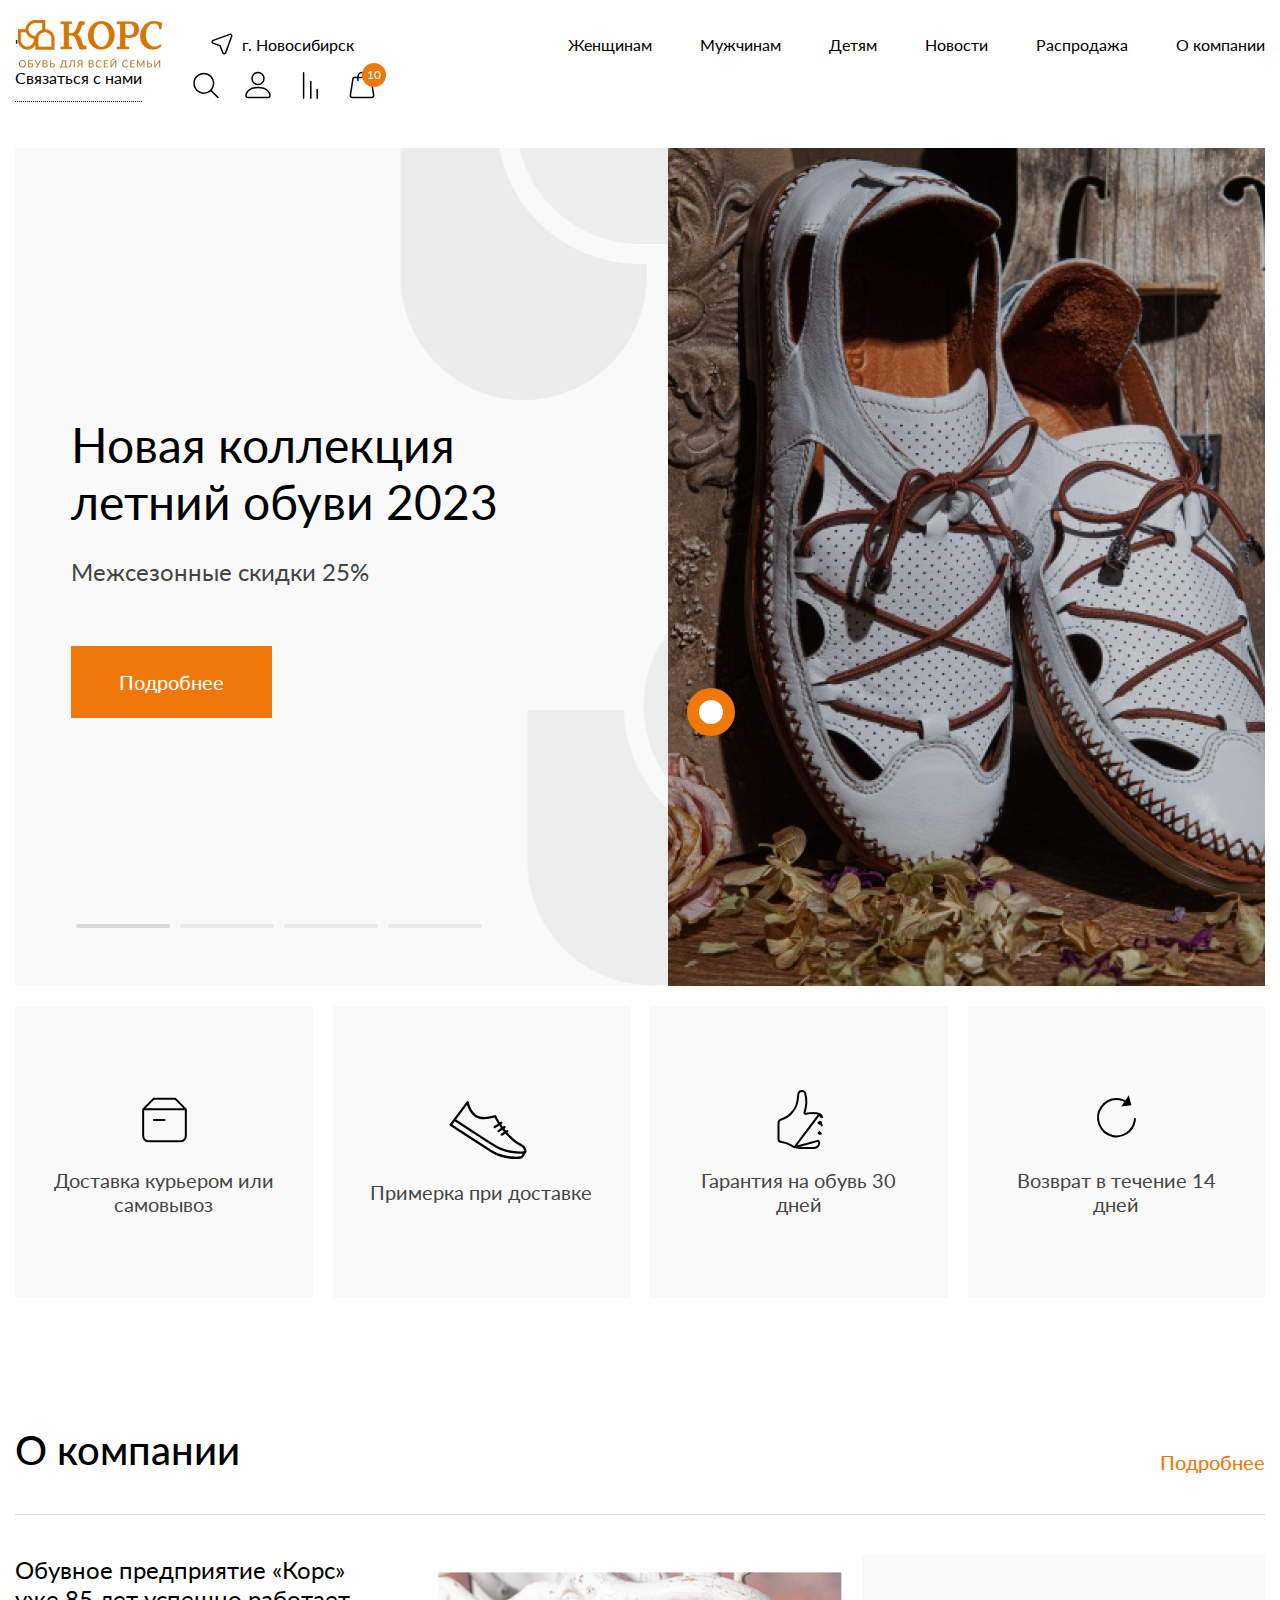
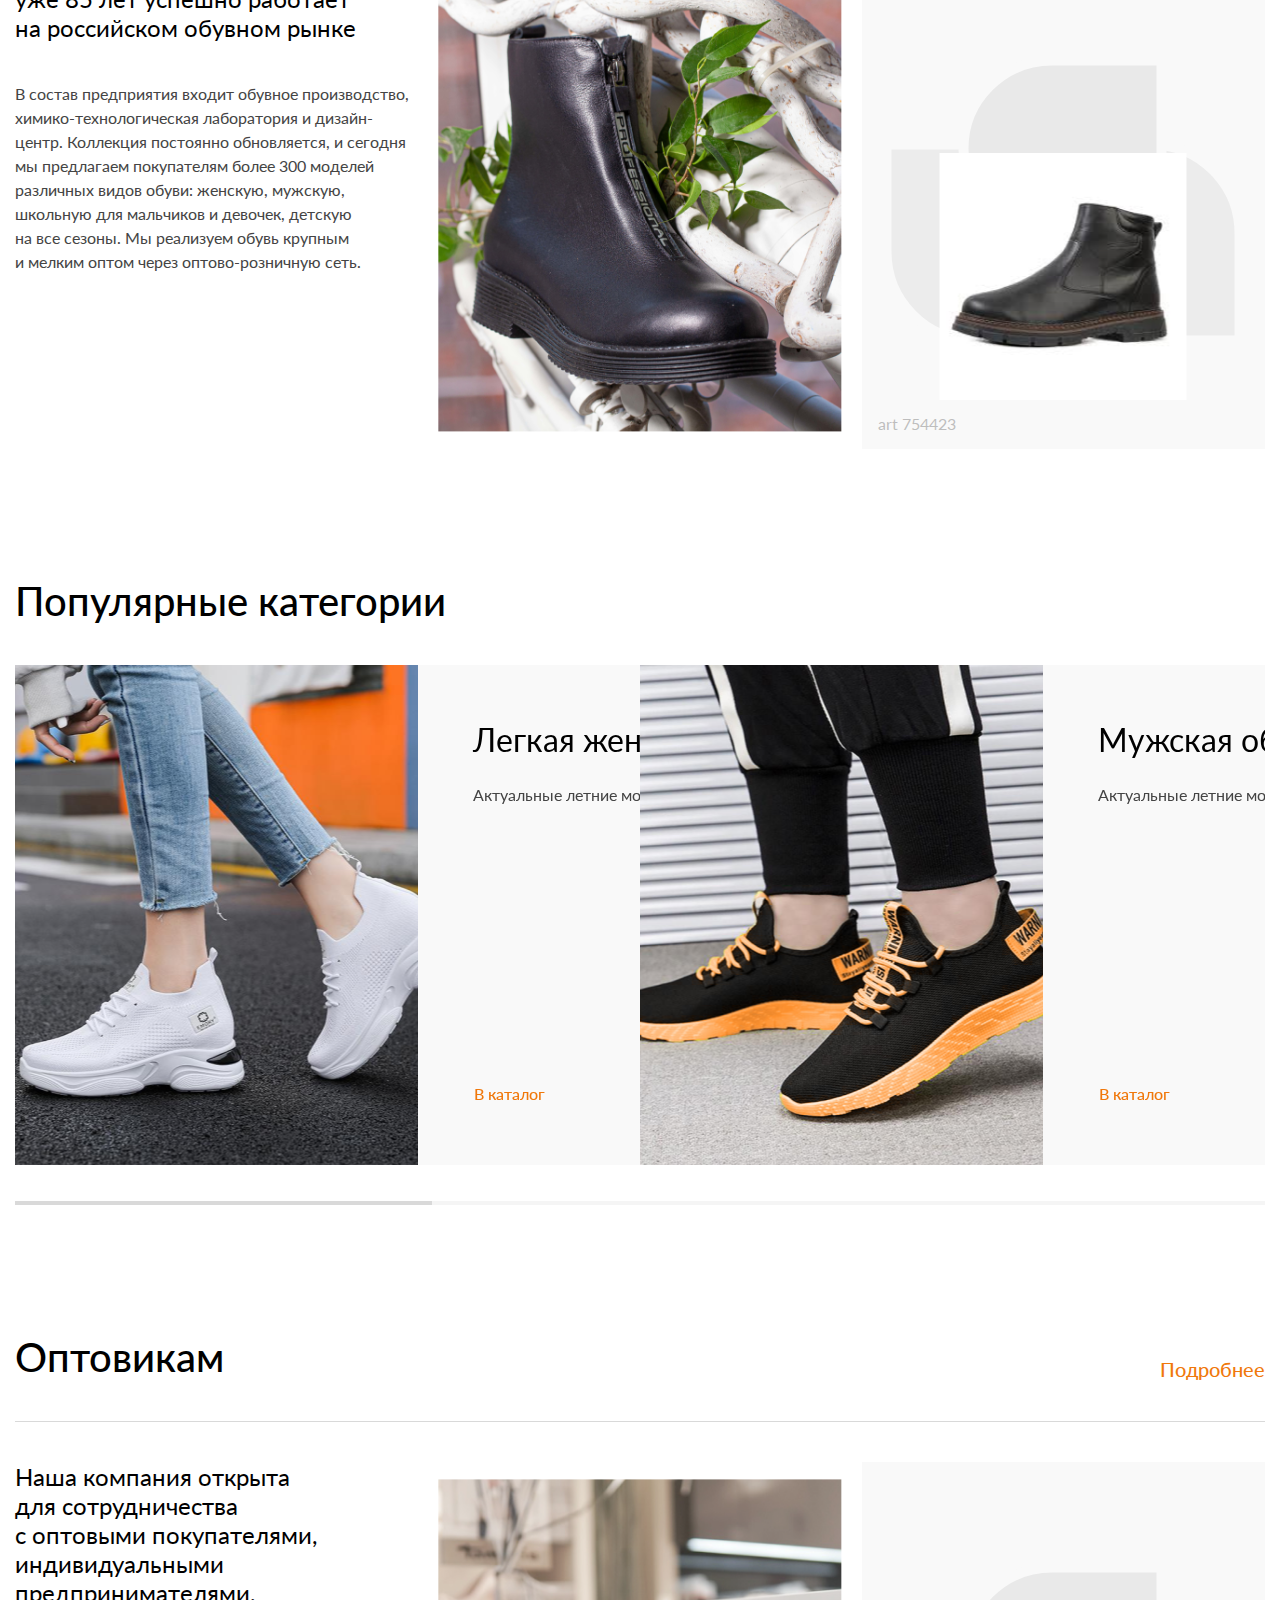
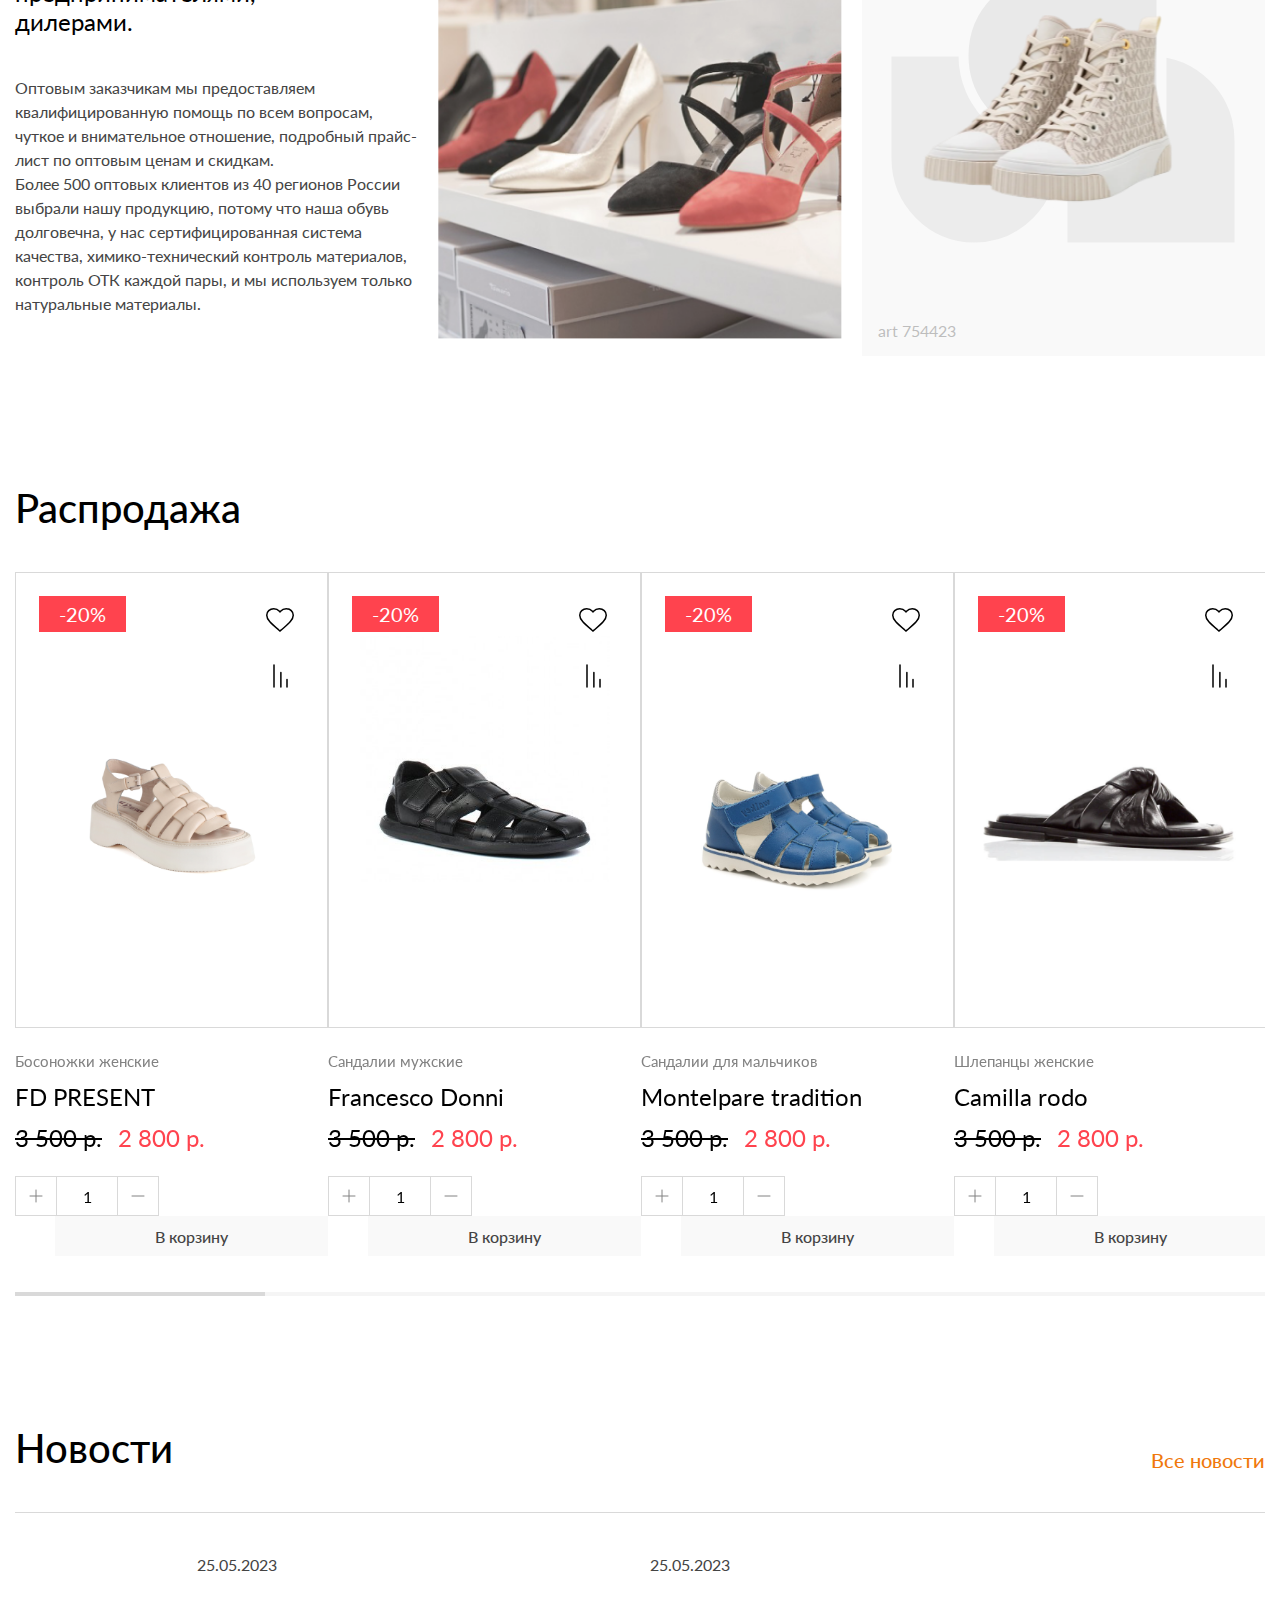
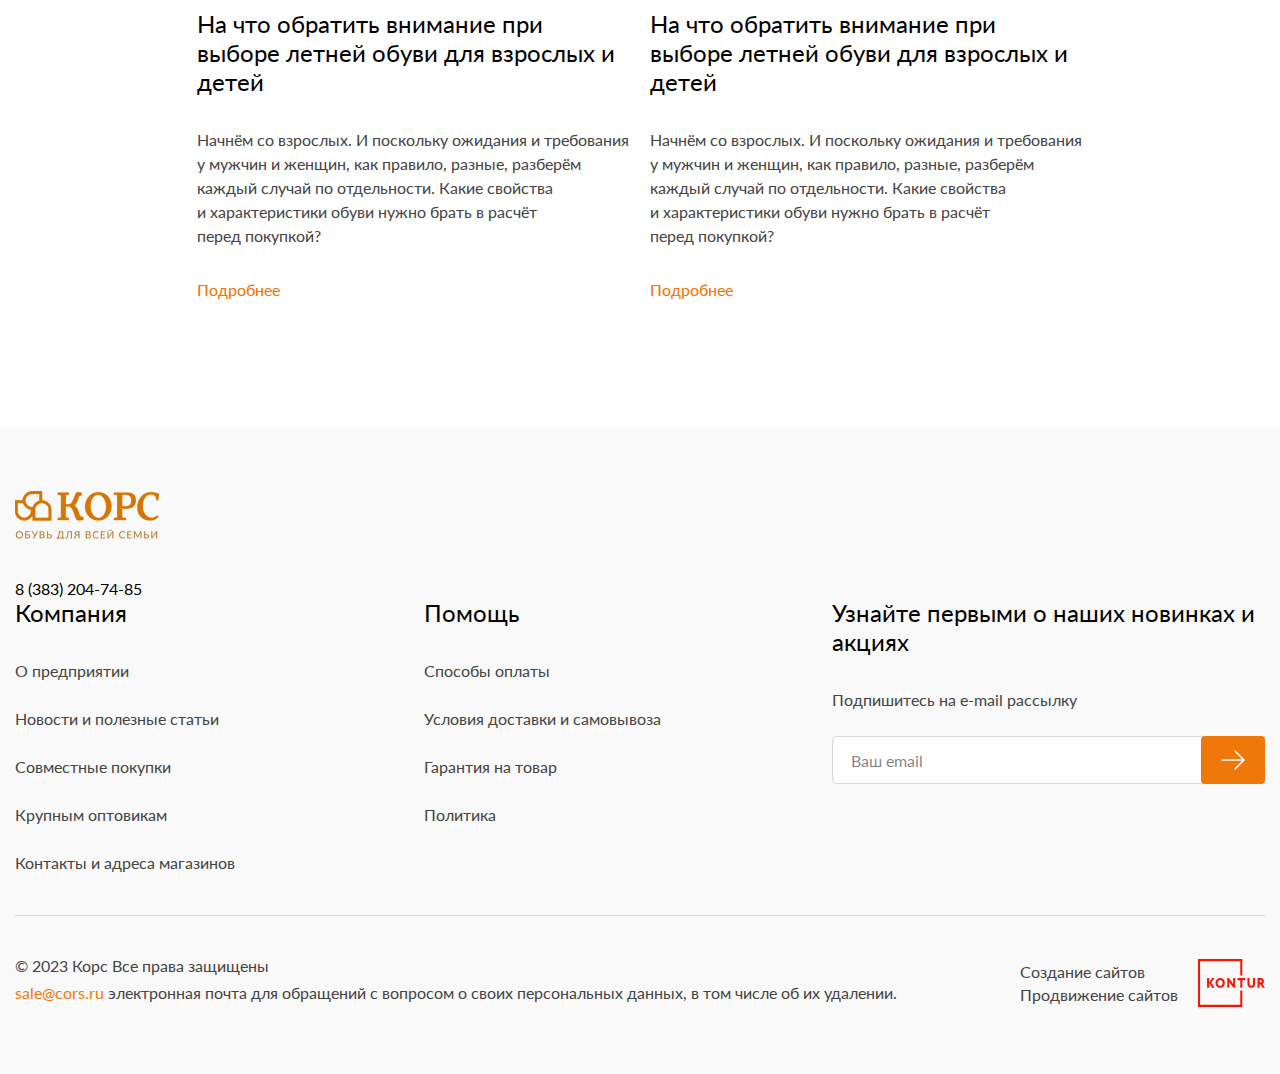
==== index.html @ dfb62dc3 "web page" ====
<!DOCTYPE html>
<html lang="ru">
<head>
    <meta charset="UTF-8">
    <meta http-equiv="X-UA-Compatible" content="IE=edge">
    <meta name="viewport" content="width=device-width, initial-scale=1.0">
    <link rel="stylesheet" href="css/normalize.css">
    <link rel="stylesheet" href="slick-1.8.1/slick/slick-theme.css">
    <link rel="stylesheet" href="slick-1.8.1/slick/slick.css">
    <link rel="stylesheet" href="css/style.css">
    <link rel="stylesheet" href="css/media.css">
    <title></title>
</head>
<body>
    <header class="header">
        <div class="container">
            <div class="header__box">
                <div class="header__left">'
                    <a href="#" class="header__logo">
                        <img src="img/logo.png" alt="">
                    </a>
                    <div class="header__map">
                        <svg xmlns="http://www.w3.org/2000/svg" width="24" height="24" viewBox="0 0 24 24" fill="none">
                            <path d="M2.52773 8.87967C2.35185 9.12691 2.25506 9.42165 2.25009 9.72501H2.25008C2.24512 10.0291 2.33269 10.3275 2.50119 10.5806C2.66961 10.8336 2.91092 11.0295 3.19315 11.1423C3.19325 11.1424 3.19335 11.1424 3.19346 11.1425C3.1935 11.1425 3.19354 11.1425 3.19358 11.1425L10.0955 13.9037L12.8568 20.8065C12.8568 20.8066 12.8568 20.8067 12.8569 20.8068C12.9682 21.0853 13.1604 21.3239 13.4087 21.4921C13.6571 21.6602 13.9501 21.7501 14.25 21.75C14.2501 21.75 14.2502 21.75 14.2503 21.75H14.262V21.7501L14.2738 21.7499C14.5776 21.7451 14.8728 21.6482 15.1203 21.4719C15.3678 21.2957 15.5559 21.0484 15.6598 20.7629L15.6598 20.7628L21.6593 4.26422C21.6594 4.26401 21.6595 4.2638 21.6595 4.26359C21.7576 3.9953 21.777 3.70459 21.7154 3.42566C21.6539 3.1465 21.5138 2.89075 21.3117 2.68853C21.1097 2.48632 20.854 2.34605 20.5749 2.28425C20.2961 2.22252 20.0055 2.24165 19.7372 2.3394C19.7369 2.33951 19.7366 2.33961 19.7363 2.33972L3.23717 8.3394L3.23657 8.33962C2.95107 8.44372 2.70389 8.63203 2.52773 8.87967Z" stroke="black" stroke-width="1.5"/>
                        </svg>
                        г. Новосибирск
                    </div>
                </div>
                <div class="header__navbar">
                    <ul>
                        <li>
                            <a href="#">Женщинам</a>
                        </li>
                        <li>
                            <a href="#">Мужчинам</a>
                        </li>
                        <li>
                            <a href="#">Детям</a>
                        </li>
                        <li>
                            <a href="#">Новости</a>
                        </li>
                        <li>
                            <a href="#">Распродажа</a>
                        </li>
                        <li>
                            <a href="#">О компании</a>
                        </li>
                    </ul>
                </div>
                <div class="header__right">
                    <button class="header__call">Связаться с нами</button>
                    <button class="header__item">
                        <svg xmlns="http://www.w3.org/2000/svg" width="32" height="33" viewBox="0 0 32 33" fill="none">
                            <path d="M13.8181 4.5C11.8763 4.5 9.97805 5.07582 8.36347 6.15465C6.74889 7.23348 5.49048 8.76686 4.74736 10.5609C4.00425 12.3549 3.80982 14.329 4.18866 16.2335C4.56749 18.1381 5.50258 19.8875 6.87567 21.2606C8.24876 22.6337 9.99818 23.5688 11.9027 23.9476C13.8072 24.3264 15.7813 24.132 17.5754 23.3889C19.3694 22.6458 20.9028 21.3874 21.9816 19.7728C23.0604 18.1582 23.6363 16.26 23.6363 14.3181C23.6361 11.7142 22.6016 9.21707 20.7604 7.37585C18.9192 5.53463 16.422 4.50017 13.8181 4.5Z" stroke="black" stroke-width="1.5" stroke-miterlimit="10"/>
                            <path d="M21.1431 21.6431L28 28.5" stroke="black" stroke-width="1.5" stroke-miterlimit="10" stroke-linecap="round"/>
                        </svg>
                    </button>
                    <a href="#" class="header__item">
                        <svg xmlns="http://www.w3.org/2000/svg" width="32" height="33" viewBox="0 0 32 33" fill="none">
                            <path d="M6 28.5C6 28.5 4 28.5 4 26.5C4 24.5 6 18.5 16 18.5C26 18.5 28 24.5 28 26.5C28 28.5 26 28.5 26 28.5H6ZM16 15.5C17.5913 15.5 19.1174 14.8679 20.2426 13.7426C21.3679 12.6174 22 11.0913 22 9.5C22 7.9087 21.3679 6.38258 20.2426 5.25736C19.1174 4.13214 17.5913 3.5 16 3.5C14.4087 3.5 12.8826 4.13214 11.7574 5.25736C10.6321 6.38258 10 7.9087 10 9.5C10 11.0913 10.6321 12.6174 11.7574 13.7426C12.8826 14.8679 14.4087 15.5 16 15.5Z" stroke="black" stroke-width="1.5"/>
                        </svg>
                    </a>
                    <a href="#" class="header__item">
                        <svg xmlns="http://www.w3.org/2000/svg" width="32" height="33" viewBox="0 0 32 33" fill="none">
                            <path d="M9.59998 3.70001L9.59998 29.3M16.8 12.5276L16.8 29.3M23.2 20.4724V29.3" stroke="black" stroke-width="1.5" stroke-linecap="round"/>
                        </svg>
                    </a>
                    <a href="#" class="header__item header__cart">
                        <svg xmlns="http://www.w3.org/2000/svg" width="26" height="28" viewBox="0 0 26 28" fill="none">
                            <path d="M1.36532 24.1879L4.02666 7.34394C4.10345 6.85793 4.52237 6.5 5.01441 6.5H14.56H20.9856C21.4776 6.5 21.8966 6.85793 21.9733 7.34394L24.6347 24.1879C24.8265 25.4019 23.8882 26.5 22.6592 26.5H14.56H3.34081C2.11176 26.5 1.17351 25.4019 1.36532 24.1879Z" stroke="black" stroke-width="1.5"/>
                            <path d="M9 9.5V5.5C9 3.29086 10.7909 1.5 13 1.5C15.2091 1.5 17 3.29086 17 5.5V9.5" stroke="black" stroke-width="1.5" stroke-linecap="round"/>
                        </svg>
                        <span>10</span>
                    </a>
                </div>
            </div>
        </div>
    </header>
    <main class="main">
        <section class="banner">
            <div class="container">
                <div class="banner__slider">
                    <div class="banner__block">
                        <div class="banner__item">
                            <div class="btn">
                                <svg xmlns="http://www.w3.org/2000/svg" width="48" height="48" viewBox="0 0 48 48" fill="none">
                                    <circle cx="24" cy="24" r="24" fill="#F0780B"/>
                                    <circle cx="24" cy="24" r="12" fill="white"/>
                                </svg>
                            </div>
                            <div class="block">
                                <h5>Ботинки Сэмуэль</h5>
                                <span>1750 р.</span>
                            </div>
                        </div>
                        <div class="banner__content">
                            <div class="wrap">
                                <h1>Новая коллекция 
                                    летний обуви 2023</h1>
                                <p>Межсезонные скидки 25%</p>
                                <button class="main_btn">
                                    Подробнее
                                </button>
                            </div>
                        </div>
                        <div class="banner__img">
                            <img src="img/banner-img.png" alt="">
                        </div>
                    </div>
                    <div class="banner__block">
                        <div class="banner__item">
                            <div class="btn">
                                <svg xmlns="http://www.w3.org/2000/svg" width="48" height="48" viewBox="0 0 48 48" fill="none">
                                    <circle cx="24" cy="24" r="24" fill="#F0780B"/>
                                    <circle cx="24" cy="24" r="12" fill="white"/>
                                </svg>
                            </div>
                            <div class="block">
                                <h5>Ботинки Сэмуэль</h5>
                                <span>1750 р.</span>
                            </div>
                        </div>
                        <div class="banner__content">
                            <div class="wrap">
                                <h1>Новая коллекция 
                                    летний обуви 2023</h1>
                                <p>Межсезонные скидки 25%</p>
                                <button class="main_btn">
                                    Подробнее
                                </button>
                            </div>
                        </div>
                        <div class="banner__img">
                            <img src="img/banner-img.png" alt="">
                        </div>
                    </div>
                    <div class="banner__block">
                        <div class="banner__item">
                            <div class="btn">
                                <svg xmlns="http://www.w3.org/2000/svg" width="48" height="48" viewBox="0 0 48 48" fill="none">
                                    <circle cx="24" cy="24" r="24" fill="#F0780B"/>
                                    <circle cx="24" cy="24" r="12" fill="white"/>
                                </svg>
                            </div>
                            <div class="block">
                                <h5>Ботинки Сэмуэль</h5>
                                <span>1750 р.</span>
                            </div>
                        </div>
                        <div class="banner__content">
                            <div class="wrap">
                                <h1>Новая коллекция 
                                    летний обуви 2023</h1>
                                <p>Межсезонные скидки 25%</p>
                                <button class="main_btn">
                                    Подробнее
                                </button>
                            </div>
                        </div>
                        <div class="banner__img">
                            <img src="img/banner-img.png" alt="">
                        </div>
                    </div>
                    <div class="banner__block">
                        <div class="banner__item">
                            <div class="btn">
                                <svg xmlns="http://www.w3.org/2000/svg" width="48" height="48" viewBox="0 0 48 48" fill="none">
                                    <circle cx="24" cy="24" r="24" fill="#F0780B"/>
                                    <circle cx="24" cy="24" r="12" fill="white"/>
                                </svg>
                            </div>
                            <div class="block">
                                <h5>Ботинки Сэмуэль</h5>
                                <span>1750 р.</span>
                            </div>
                        </div>
                        <div class="banner__content">
                            <div class="wrap">
                                <h1>Новая коллекция 
                                    летний обуви 2023</h1>
                                <p>Межсезонные скидки 25%</p>
                                <button class="main_btn">
                                    Подробнее
                                </button>
                            </div>
                        </div>
                        <div class="banner__img">
                            <img src="img/banner-img.png" alt="">
                        </div>
                    </div>
                </div>
            </div>
        </section>
        <section class="services">
            <div class="container">
                <div class="services__box">
                    <a href="#" class="services__block">
                        <div class="icon">
                            <svg xmlns="http://www.w3.org/2000/svg" width="65" height="64" viewBox="0 0 65 64" fill="none">
                                <path d="M11.1667 21.3334H53.8334M11.1667 21.3334V48C11.1667 49.4145 11.7286 50.7711 12.7288 51.7713C13.729 52.7715 15.0855 53.3334 16.5 53.3334H48.5C49.9145 53.3334 51.2711 52.7715 52.2713 51.7713C53.2715 50.7711 53.8334 49.4145 53.8334 48V21.3334M11.1667 21.3334L21.8334 10.6667H43.1667L53.8334 21.3334M21.8334 32H32.5" stroke="black" stroke-width="2" stroke-linecap="round" stroke-linejoin="round"/>
                            </svg>
                        </div>
                        <p>Доставка курьером
                            или самовывоз</p>
                    </a>
                    <a href="#" class="services__block">
                        <div class="icon">
                            <svg xmlns="http://www.w3.org/2000/svg" width="78" height="64" viewBox="0 0 78 64" fill="none">
                                <path fill-rule="evenodd" clip-rule="evenodd" d="M74.4118 56.8234C73.7784 58.2101 72.6412 58.6104 71.271 58.7598C67.3064 59.1706 63.3063 59.0541 59.3712 58.4131C54.5011 57.647 49.7946 56.3062 45.3324 54.1629C44.1281 53.5986 42.9593 52.959 41.8326 52.2475C28.3407 43.5183 14.8589 34.7726 1.38717 26.0103C1.15172 25.8582 0.960309 25.6361 0.768921 25.414C0.680711 25.3117 0.592507 25.2094 0.5 25.1139V24.5029C1.38717 23.3194 2.26985 22.1348 3.15218 20.9507L3.15313 20.9494C4.32677 19.3744 5.49981 17.8001 6.68203 16.2302C10.3059 11.4175 13.9398 6.60791 17.5838 1.80153C17.9484 1.31885 18.3206 0.868727 19.0029 1.03537C19.7152 1.20967 19.8449 1.78046 19.9539 2.42403C20.7622 7.17232 23.0948 11.0817 26.4931 14.3474C28.243 16.0272 30.4948 16.5961 32.8217 16.8374C36.7426 17.2588 40.5544 16.5846 44.3381 15.6154L45.9858 15.1377C46.476 14.9957 46.9998 15.2062 47.2552 15.648C47.6259 16.6859 48.1679 17.6646 48.7059 18.6362C48.7954 18.7978 48.8848 18.9592 48.9732 19.1206C49.4036 19.909 49.8735 20.6733 50.3143 21.3901L50.3152 21.3916L50.3165 21.3938C50.4832 21.6648 50.6456 21.9291 50.8002 22.1852C50.9977 22.1376 51.1874 22.0879 51.3718 22.0395C51.8401 21.9167 52.274 21.8029 52.7136 21.7562C52.9016 21.7351 53.1929 22.0282 53.3301 22.2465C53.7399 22.9016 53.4561 23.4207 52.2024 24.3267C52.5312 24.7891 52.8556 25.2515 53.1855 25.722L53.1866 25.7235C53.4221 26.0592 53.6604 26.399 53.9053 26.7458C54.0111 26.6779 54.1133 26.611 54.213 26.5456C54.4676 26.3788 54.707 26.2221 54.9541 26.0831C55.5725 25.7364 56.2078 25.8666 56.548 26.3895C56.8882 26.9124 56.7755 27.5541 56.2134 28.0023C56.0418 28.1396 55.8582 28.262 55.6463 28.4033C55.5448 28.4709 55.4369 28.5429 55.3206 28.6229L56.8901 30.6111C57.0656 30.5301 57.2405 30.4242 57.4152 30.3183C58.0674 29.9229 58.7173 29.529 59.3919 30.4444C59.8336 31.0459 59.5798 31.5726 58.4521 32.4805C58.7378 32.7898 59.0218 33.1008 59.3057 33.4116C59.9554 34.1231 60.6043 34.8338 61.2715 35.5203C64.3803 38.6922 67.6978 41.5844 71.7146 43.5362C74.5659 44.923 76.8027 46.8633 77.5 50.1884L77.4887 51.8797C77.2929 52.2045 77.0979 52.5296 76.9029 52.8547C76.4242 53.6528 75.9457 54.4504 75.4569 55.2412C75.3274 55.4507 75.18 55.6506 75.0329 55.8501C74.8018 56.1634 74.5714 56.4759 74.4118 56.8234ZM42.5468 49.9662C29.6665 41.6176 16.7874 33.2665 3.90961 24.9128C3.7907 24.8349 3.6765 24.749 3.55031 24.6541C3.48128 24.6022 3.40774 24.5469 3.32881 24.4895C3.85213 23.7931 4.36463 23.1134 4.8868 22.421L4.8946 22.4106L4.89544 22.4095L5.534 21.5626L5.72155 21.3137C5.80563 21.3655 5.8879 21.4154 5.96863 21.4644C6.14779 21.5731 6.3194 21.6772 6.48655 21.7868L23.5477 32.9479C23.7482 33.101 23.9636 33.2325 24.1906 33.3405L28.0099 35.8421C29.6329 36.8789 31.2519 37.9209 32.8704 38.9624C37.5573 41.9787 42.2395 44.9919 46.9996 47.8708C51.7907 50.7649 57.1307 52.1919 62.6004 53.0979C66.2938 53.719 70.0456 53.901 73.7803 53.64L73.5882 53.9221L73.3993 54.2003L73.3952 54.2064C72.9273 54.8956 72.4977 55.5285 72.0529 56.1434C71.9641 56.2588 71.7397 56.2968 71.5577 56.3277L71.5153 56.3349C69.0324 56.7774 66.5306 56.7908 64.0251 56.5993C57.469 56.1127 51.1799 54.5785 45.2835 51.556C44.3456 51.0752 43.4321 50.5408 42.5468 49.9662ZM72.6074 51.3855C63.2187 51.6518 54.3226 49.7862 46.229 44.7812C42.3959 42.4117 38.6119 39.9585 34.8284 37.5056L34.8268 37.5045L34.8256 37.5038C33.1204 36.3982 31.4148 35.2925 29.7053 34.1948C29.6734 34.1746 29.6415 34.1542 29.6097 34.1336L25.401 31.4385C25.2296 31.2897 25.0453 31.157 24.8503 31.0421L19.4784 27.533C19.3109 27.423 19.1476 27.3068 19.0453 27.234L16.7605 25.7517L7.13126 19.4443L14.2046 10.0741L15.4466 8.36178L18.0725 4.95045C18.1981 5.2889 18.3152 5.61688 18.4293 5.93646C18.6736 6.62066 18.9042 7.26644 19.1758 7.89442C20.4751 10.8627 22.3305 13.544 24.6379 15.7878C26.8013 17.9273 29.5136 18.8218 32.4402 19.1493C36.6599 19.6224 40.7781 18.954 44.8456 17.8717C45.4113 17.7223 45.6726 17.8009 45.9583 18.3372C46.6249 19.5937 47.3255 20.8314 48.0489 22.1095L48.0495 22.1106L48.0517 22.1144C48.333 22.6115 48.6179 23.1147 48.9055 23.6275C48.2138 24.0623 47.4808 24.5239 46.7496 24.9875C46.5991 25.0829 46.4479 25.1769 46.2967 25.2708C45.9135 25.509 45.5306 25.7469 45.1614 26.0065C44.5317 26.447 44.3907 27.1136 44.729 27.6537C45.0674 28.1938 45.7515 28.3318 46.3831 27.9487C47.4466 27.2955 48.5049 26.6246 49.5982 25.9316L50.2175 25.5391L51.9806 28.0291L49.7814 29.4944C49.7043 29.5454 49.6263 29.5958 49.5482 29.6464C49.3502 29.7745 49.1517 29.903 48.9657 30.0403C48.3736 30.4981 48.2289 31.1646 48.6048 31.7124C48.9394 32.2104 49.616 32.3388 50.2119 31.9672C50.783 31.6095 51.344 31.2356 51.9044 30.862L51.9058 30.8611L51.9068 30.8604C52.183 30.6763 52.4591 30.4923 52.7362 30.3104C52.8668 30.2238 52.9993 30.141 53.1556 30.0432C53.2242 30.0003 53.2974 29.9545 53.3771 29.9043L54.9203 31.8599L54.5869 32.069L54.2989 32.2495C53.5568 32.7143 52.8445 33.1604 52.1403 33.6183C51.6836 33.9152 51.349 34.3825 51.6009 34.8997C51.831 35.2906 52.1821 35.5924 52.599 35.7578C52.8226 35.8535 53.2192 35.6428 53.488 35.4839C54.1854 35.0701 54.8712 34.6386 55.5773 34.1943L55.5786 34.1935L55.5816 34.1916C55.858 34.0177 56.1375 33.8418 56.4221 33.6642C56.596 33.8586 56.7681 34.0524 56.9395 34.2454C57.324 34.6783 57.7049 35.1073 58.0949 35.5298C60.9557 38.6539 63.995 41.5691 67.5663 43.8503C68.3478 44.3508 69.1668 44.7893 69.9862 45.2279C70.5403 45.5245 71.0946 45.8213 71.6375 46.1373C73.3573 47.1391 74.8046 48.3918 75.1674 50.5294C75.1881 50.6249 75.1899 50.7237 75.1921 50.8496C75.1934 50.9181 75.1947 50.9945 75.1994 51.0829C74.9796 51.1109 74.7609 51.1424 74.5427 51.1743L74.4484 51.1881C73.8326 51.2783 73.2214 51.3678 72.6074 51.3855Z" fill="black"/>
                            </svg>
                        </div>
                        <p>Примерка 
                            при доставке</p>
                    </a>
                    <a href="#" class="services__block">
                        <div class="icon">
                            <svg xmlns="http://www.w3.org/2000/svg" width="65" height="64" viewBox="0 0 65 64" fill="none">
                                <path d="M27.6156 59.1739L27.6137 59.1733C26.3801 58.7475 25.4012 58.1733 24.3181 57.5115C24.3169 57.5107 24.3157 57.51 24.3146 57.5093L24.1615 57.4175L24.1547 57.4134L24.1547 57.4134L24.1488 57.4098C21.9843 56.0877 19.5607 54.6073 14.6106 54.0824L14.6085 54.0822C12.8332 53.8903 11.5 52.501 11.5 50.888V34.88C11.5 33.2851 12.8429 31.8247 14.7167 31.3153C18.8513 30.1823 22.2229 27.5396 24.6907 24.7813C27.1561 22.0247 28.7966 19.0775 29.4429 17.2091L29.4433 17.2081C30.3719 14.5332 31.0204 10.3653 31.3184 6.06687C31.4595 4.02602 33.3672 2.63359 35.2243 3.09332L35.2287 3.0944L36.2113 3.34236C36.2116 3.34244 36.2119 3.34252 36.2123 3.34261C37.1135 3.56823 37.9141 4.20865 38.1499 5.08928L38.1513 5.09416C39.8337 11.5048 39.6263 18.2653 37.5539 24.5607L37.5522 24.5657C37.4953 24.7357 37.485 24.9178 37.5226 25.0931C37.5602 25.2684 37.6443 25.4303 37.7659 25.562C37.8876 25.6936 38.0424 25.7902 38.2141 25.8415C38.3756 25.8898 38.5465 25.8964 38.7109 25.861L38.7323 25.8538L38.7865 25.8422L38.8299 25.8329L39.0494 25.7799L39.0628 25.7767L39.0763 25.7738C40.4825 25.4752 41.905 25.2596 43.3366 25.1282L43.3379 25.1281C46.0381 24.8837 49.3764 24.8944 52.183 25.8309M27.6156 59.1739L51.868 26.78M27.6156 59.1739C28.8409 59.5942 30.3641 59.884 32.5 59.884H46.5C49.1229 59.884 50.7968 58.5895 51.628 57.1436C52.0116 56.4949 52.2248 55.7596 52.2475 55.0062L52.248 54.9911V54.976C52.248 54.639 52.1988 54.3593 52.1178 54.1302C52.0776 54.0163 52.0292 53.9142 51.9746 53.8244C51.9416 53.7699 51.8792 53.6743 51.7832 53.5809L51.0852 52.881L27.6156 59.1739ZM52.183 25.8309C52.1835 25.8311 52.1841 25.8313 52.1847 25.8315L51.868 26.78M52.183 25.8309C52.1828 25.8309 52.1827 25.8308 52.1826 25.8308L51.868 26.78M52.183 25.8309C52.7385 26.0152 53.3225 26.4329 53.8165 26.9543C54.3243 27.4904 54.8009 28.2024 55.0931 29.0532M51.868 26.78C52.568 27.012 53.668 27.98 54.148 29.38M55.0931 29.0532C55.0929 29.0528 55.0928 29.0523 55.0926 29.0519L54.148 29.38M55.0931 29.0532C55.0934 29.054 55.0937 29.0549 55.0939 29.0557L54.148 29.38M55.0931 29.0532L54.148 29.38M53.7901 34.1761L53.7911 34.1751L53.084 33.468L53.7901 34.1761ZM53.0852 34.881L52.3801 34.1739L51.672 34.88L52.3791 35.5871L53.0852 34.881ZM53.7911 35.5889L53.0843 36.2957L53.7921 35.5899L53.7915 35.5893C53.7913 35.5892 53.7912 35.589 53.7911 35.5889ZM54.662 37.2831C54.6617 37.282 54.6614 37.2809 54.6611 37.2798L53.7 37.556L54.6626 37.285C54.6624 37.2843 54.6622 37.2837 54.662 37.2831ZM53.0852 44.881L52.3801 44.1739L51.672 44.88L52.3791 45.5871L53.0852 44.881ZM53.7921 45.5899L53.7911 45.5889L53.084 46.296L53.7921 45.5899Z" stroke="black" stroke-width="2"/>
                            </svg>
                        </div>
                        <p>Гарантия на обувь
                            30 дней</p>
                    </a>
                    <a href="#" class="services__block">
                        <div class="icon">
                            <svg xmlns="http://www.w3.org/2000/svg" width="65" height="64" viewBox="0 0 65 64" fill="none">
                                <path d="M42.3808 13.872C40.1311 12.4069 37.7263 11.4533 35.1278 11.1566C27.7208 10.3105 21.6889 12.8843 17.3749 19.0758C9.89932 29.8092 15.7941 45.0517 28.4342 47.9026C38.732 50.2224 48.7652 43.5194 50.6635 33.0326C50.7838 32.3342 50.856 31.6224 50.9222 30.9142" stroke="black" stroke-width="2" stroke-linecap="round"/>
                                <path d="M47.3633 17.1467L37.1802 18.5535L44.8088 7.18936L47.3633 17.1467Z" fill="black"/>
                            </svg>
                        </div>
                        <p>Возврат в течение 
                            14 дней</p>
                    </a>
                </div>
            </div>
        </section>
        <section class="company">
            <div class="container">
                <div class="title_h2">
                    <h2>О компании</h2>
                    <a href="#" class="link">Подробнее</a>
                </div>
                <div class="company__box">
                    <div class="company__left">
                        <h5>Обувное предприятие «Корс» 
                            уже 85 лет успешно работает на российском обувном рынке</h5>
                        <p>В состав предприятия входит обувное производство, химико-технологическая лаборатория и дизайн-центр. Коллекция постоянно обновляется, и сегодня мы предлагаем покупателям более 300 моделей различных видов обуви: женскую, 
                            мужскую, школьную для мальчиков и девочек, 
                            детскую на все сезоны. Мы реализуем обувь крупным и мелким оптом через оптово-розничную сеть.</p>
                    </div>
                    <div class="company__img">
                        <img src="img/company-img.png" alt="">
                    </div>
                    <div class="company__right">
                        <div class="bg">
                            <svg width="363" height="290" viewBox="0 0 363 290" fill="none" xmlns="http://www.w3.org/2000/svg">
                                <path d="M5 89H181V196.026C181 245.165 141.601 285 93 285C44.3989 285 5 245.165 5 196.026V89Z" fill="black" fill-opacity="0.05" stroke="#F9F9F9" stroke-width="10"/>
                                <path d="M358 285H181L181 177.974C181 128.835 220.623 89 269.5 89C318.377 89 358 128.835 358 177.974V285Z" fill="black" fill-opacity="0.05" stroke="#F9F9F9" stroke-width="10"/>
                                <path d="M280 5V181H170.714C121.719 181 82 141.601 82 93C82 44.3989 121.719 5 170.714 5L280 5Z" fill="#E9E9E9" stroke="#F9F9F9" stroke-width="10"/>
                            </svg>                                
                        </div>
                        <img src="img/company-img2.png" alt="">
                        <span>art 754423</span>
                    </div>
                </div>
            </div>
        </section>
        <section class="pop_categories">
            <div class="container">
                <h2>Популярные категории</h2>
                <div class="pop_categories__slider">
                    <div class="pop_categories__wrap">
                        <a href="#" class="pop_categories__block">
                            <div class="pop_categories__img">
                                <img src="img/pop_categories.png" alt="">
                            </div>
                            <div class="pop_categories__content">
                                <h4>Легкая женская обувь</h4>
                                <p>Актуальные летние модели со скидкой!</p>
                                <div class="link">
                                    В каталог
                                    <svg xmlns="http://www.w3.org/2000/svg" width="24" height="24" viewBox="0 0 24 24" fill="none">
                                        <path d="M13.1025 19.1474C12.9972 19.0419 12.938 18.8989 12.938 18.7499C12.938 18.6008 12.9972 18.4579 13.1025 18.3524L18.8916 12.5624L3.75 12.5624C3.60082 12.5624 3.45774 12.5031 3.35225 12.3976C3.24676 12.2921 3.1875 12.1491 3.1875 11.9999C3.1875 11.8507 3.24676 11.7076 3.35225 11.6021C3.45774 11.4966 3.60082 11.4374 3.75 11.4374L18.8916 11.4374L13.1025 5.64738C13.0031 5.54075 12.949 5.39972 12.9516 5.25399C12.9542 5.10827 13.0132 4.96923 13.1163 4.86617C13.2193 4.76311 13.3584 4.70407 13.5041 4.7015C13.6498 4.69893 13.7909 4.75302 13.8975 4.85238L20.6475 11.6024C20.7528 11.7079 20.812 11.8508 20.812 11.9999C20.812 12.1489 20.7528 12.2919 20.6475 12.3974L13.8975 19.1474C13.792 19.2527 13.6491 19.3119 13.5 19.3119C13.3509 19.3119 13.208 19.2527 13.1025 19.1474Z" fill="#F0780B"/>
                                    </svg>
                                </div>
                            </div>
                        </a>
                    </div>
                    <div class="pop_categories__wrap">
                        <a href="#" class="pop_categories__block">
                            <div class="pop_categories__img">
                                <img src="img/pop_categories2.png" alt="">
                            </div>
                            <div class="pop_categories__content">
                                <h4>Мужская обувь</h4>
                                <p>Актуальные летние модели со скидкой!</p>
                                <div class="link">
                                    В каталог
                                    <svg xmlns="http://www.w3.org/2000/svg" width="24" height="24" viewBox="0 0 24 24" fill="none">
                                        <path d="M13.1025 19.1474C12.9972 19.0419 12.938 18.8989 12.938 18.7499C12.938 18.6008 12.9972 18.4579 13.1025 18.3524L18.8916 12.5624L3.75 12.5624C3.60082 12.5624 3.45774 12.5031 3.35225 12.3976C3.24676 12.2921 3.1875 12.1491 3.1875 11.9999C3.1875 11.8507 3.24676 11.7076 3.35225 11.6021C3.45774 11.4966 3.60082 11.4374 3.75 11.4374L18.8916 11.4374L13.1025 5.64738C13.0031 5.54075 12.949 5.39972 12.9516 5.25399C12.9542 5.10827 13.0132 4.96923 13.1163 4.86617C13.2193 4.76311 13.3584 4.70407 13.5041 4.7015C13.6498 4.69893 13.7909 4.75302 13.8975 4.85238L20.6475 11.6024C20.7528 11.7079 20.812 11.8508 20.812 11.9999C20.812 12.1489 20.7528 12.2919 20.6475 12.3974L13.8975 19.1474C13.792 19.2527 13.6491 19.3119 13.5 19.3119C13.3509 19.3119 13.208 19.2527 13.1025 19.1474Z" fill="#F0780B"/>
                                    </svg>
                                </div>
                            </div>
                        </a>
                    </div>
                    <div class="pop_categories__wrap">
                        <a href="#" class="pop_categories__block">
                            <div class="pop_categories__img">
                                <img src="img/pop_categories.png" alt="">
                            </div>
                            <div class="pop_categories__content">
                                <h4>Легкая женская обувь</h4>
                                <p>Актуальные летние модели со скидкой!</p>
                                <div class="link">
                                    В каталог
                                    <svg xmlns="http://www.w3.org/2000/svg" width="24" height="24" viewBox="0 0 24 24" fill="none">
                                        <path d="M13.1025 19.1474C12.9972 19.0419 12.938 18.8989 12.938 18.7499C12.938 18.6008 12.9972 18.4579 13.1025 18.3524L18.8916 12.5624L3.75 12.5624C3.60082 12.5624 3.45774 12.5031 3.35225 12.3976C3.24676 12.2921 3.1875 12.1491 3.1875 11.9999C3.1875 11.8507 3.24676 11.7076 3.35225 11.6021C3.45774 11.4966 3.60082 11.4374 3.75 11.4374L18.8916 11.4374L13.1025 5.64738C13.0031 5.54075 12.949 5.39972 12.9516 5.25399C12.9542 5.10827 13.0132 4.96923 13.1163 4.86617C13.2193 4.76311 13.3584 4.70407 13.5041 4.7015C13.6498 4.69893 13.7909 4.75302 13.8975 4.85238L20.6475 11.6024C20.7528 11.7079 20.812 11.8508 20.812 11.9999C20.812 12.1489 20.7528 12.2919 20.6475 12.3974L13.8975 19.1474C13.792 19.2527 13.6491 19.3119 13.5 19.3119C13.3509 19.3119 13.208 19.2527 13.1025 19.1474Z" fill="#F0780B"/>
                                    </svg>
                                </div>
                            </div>
                        </a>
                    </div>
                </div>
            </div>
        </section>
        <section class="company">
            <div class="container">
                <div class="title_h2">
                    <h2>Оптовикам</h2>
                    <a href="#" class="link">Подробнее</a>
                </div>
                <div class="company__box">
                    <div class="company__left">
                        <h5>Наша компания открыта для сотрудничества с оптовыми покупателями, индивидуальными предпринимателями, дилерами. </h5>
                        <p>Оптовым заказчикам мы предоставляем квалифицированную помощь по всем вопросам, 
                            чуткое и внимательное отношение, подробный 
                            прайс-лист по оптовым ценам и скидкам.</p>
                        <p>Более 500 оптовых клиентов из 40 регионов России выбрали нашу продукцию, потому что наша обувь долговечна, у нас сертифицированная система 
                            качества, химико-технический контроль материалов, контроль ОТК каждой пары, и мы используем только натуральные материалы.</p>
                    </div>
                    <div class="company__img">
                        <img src="img/company-img3.png" alt="">
                    </div>
                    <div class="company__right">
                        <div class="bg">
                            <svg width="363" height="290" viewBox="0 0 363 290" fill="none" xmlns="http://www.w3.org/2000/svg">
                                <path d="M5 89H181V196.026C181 245.165 141.601 285 93 285C44.3989 285 5 245.165 5 196.026V89Z" fill="black" fill-opacity="0.05" stroke="#F9F9F9" stroke-width="10"/>
                                <path d="M358 285H181L181 177.974C181 128.835 220.623 89 269.5 89C318.377 89 358 128.835 358 177.974V285Z" fill="black" fill-opacity="0.05" stroke="#F9F9F9" stroke-width="10"/>
                                <path d="M280 5V181H170.714C121.719 181 82 141.601 82 93C82 44.3989 121.719 5 170.714 5L280 5Z" fill="#E9E9E9" stroke="#F9F9F9" stroke-width="10"/>
                            </svg>                                
                        </div>
                        <img src="img/company-img4.png" alt="">
                        <span>art 754423</span>
                    </div>
                </div>
            </div>
        </section>
        <section class="products">
            <div class="container">
                <h2>Распродажа</h2>
                <div class="products__slider">
                    <div class="products__wrap">
                        <div class="products__block">
                            <button class="products__like">
                                <svg xmlns="http://www.w3.org/2000/svg" width="48" height="48" viewBox="0 0 48 48" fill="none">
                                    <path d="M22.4559 33.7022L22.4548 33.7013C18.8343 30.6342 15.8918 28.1368 13.8457 25.7982C11.8059 23.4668 10.75 21.3951 10.75 19.1935C10.75 15.6144 13.7524 12.75 17.7 12.75C19.9276 12.75 22.0648 13.7225 23.4477 15.2278L24 15.829L24.5523 15.2278C25.9352 13.7225 28.0724 12.75 30.3 12.75C34.2476 12.75 37.25 15.6144 37.25 19.1935C37.25 21.3951 36.1941 23.4668 34.1543 25.7982C32.1082 28.1368 29.1657 30.6342 25.5452 33.7013L25.5441 33.7022L24 35.0154L22.4559 33.7022Z" stroke="black" stroke-width="1.5"/>
                                </svg>
                            </button>
                            <button class="products__comparison">
                                <svg xmlns="http://www.w3.org/2000/svg" width="48" height="48" viewBox="0 0 48 48" fill="none">
                                    <path d="M18 13L18 35M24.8824 20.5862L24.8824 35M31 27.4138V35" stroke="black" stroke-width="1.5" stroke-linecap="round"/>
                                </svg>
                            </button>
                            <a href="#">
                                <div class="products__discount">
                                    -20%
                                </div>
                                <div class="products__img">
                                    <img src="img/product-1.png" alt="">
                                </div>
                                <span>Босоножки женские</span>
                                <h5>FD PRESENT</h5>
                                <div class="box">
                                    <div class="price line">3 500 р.</div>
                                    <div class="red-price">2 800 р.</div>
                                </div>
                                <div class="box">
                                    <div class="products__quantity">
                                        <button class="plus">
                                            <svg xmlns="http://www.w3.org/2000/svg" width="14" height="14" viewBox="0 0 14 14" fill="none">
                                                <path d="M1 7H13M7 1V13" stroke="#828282" stroke-linecap="round" stroke-linejoin="round"/>
                                            </svg>
                                        </button>
                                        <input type="text" value="1" readonly class="num">
                                        <button class="minus">
                                            <svg xmlns="http://www.w3.org/2000/svg" width="14" height="2" viewBox="0 0 14 2" fill="none">
                                                <path d="M1 1L13 1" stroke="#828282" stroke-linecap="round" stroke-linejoin="round"/>
                                            </svg>
                                        </button>
                                    </div>
                                    <button class="btn2">В корзину</button>
                                </div>
                            </a>
                        </div>
                    </div>
                    <div class="products__wrap">
                        <div class="products__block">
                            <button class="products__like">
                                <svg xmlns="http://www.w3.org/2000/svg" width="48" height="48" viewBox="0 0 48 48" fill="none">
                                    <path d="M22.4559 33.7022L22.4548 33.7013C18.8343 30.6342 15.8918 28.1368 13.8457 25.7982C11.8059 23.4668 10.75 21.3951 10.75 19.1935C10.75 15.6144 13.7524 12.75 17.7 12.75C19.9276 12.75 22.0648 13.7225 23.4477 15.2278L24 15.829L24.5523 15.2278C25.9352 13.7225 28.0724 12.75 30.3 12.75C34.2476 12.75 37.25 15.6144 37.25 19.1935C37.25 21.3951 36.1941 23.4668 34.1543 25.7982C32.1082 28.1368 29.1657 30.6342 25.5452 33.7013L25.5441 33.7022L24 35.0154L22.4559 33.7022Z" stroke="black" stroke-width="1.5"/>
                                </svg>
                            </button>
                            <button class="products__comparison">
                                <svg xmlns="http://www.w3.org/2000/svg" width="48" height="48" viewBox="0 0 48 48" fill="none">
                                    <path d="M18 13L18 35M24.8824 20.5862L24.8824 35M31 27.4138V35" stroke="black" stroke-width="1.5" stroke-linecap="round"/>
                                </svg>
                            </button>
                            <a href="#">
                                <div class="products__discount">
                                    -20%
                                </div>
                                <div class="products__img">
                                    <img src="img/product-2.png" alt="">
                                </div>
                                <span>Сандалии мужские</span>
                                <h5>Francesco Donni</h5>
                                <div class="box">
                                    <div class="price line">3 500 р.</div>
                                    <div class="red-price">2 800 р.</div>
                                </div>
                                <div class="box">
                                    <div class="products__quantity">
                                        <button class="plus">
                                            <svg xmlns="http://www.w3.org/2000/svg" width="14" height="14" viewBox="0 0 14 14" fill="none">
                                                <path d="M1 7H13M7 1V13" stroke="#828282" stroke-linecap="round" stroke-linejoin="round"/>
                                            </svg>
                                        </button>
                                        <input type="text" value="1" readonly class="num">
                                        <button class="minus">
                                            <svg xmlns="http://www.w3.org/2000/svg" width="14" height="2" viewBox="0 0 14 2" fill="none">
                                                <path d="M1 1L13 1" stroke="#828282" stroke-linecap="round" stroke-linejoin="round"/>
                                            </svg>
                                        </button>
                                    </div>
                                    <button class="btn2">В корзину</button>
                                </div>
                            </a>
                        </div>
                    </div>
                    <div class="products__wrap">
                        <div class="products__block">
                            <button class="products__like">
                                <svg xmlns="http://www.w3.org/2000/svg" width="48" height="48" viewBox="0 0 48 48" fill="none">
                                    <path d="M22.4559 33.7022L22.4548 33.7013C18.8343 30.6342 15.8918 28.1368 13.8457 25.7982C11.8059 23.4668 10.75 21.3951 10.75 19.1935C10.75 15.6144 13.7524 12.75 17.7 12.75C19.9276 12.75 22.0648 13.7225 23.4477 15.2278L24 15.829L24.5523 15.2278C25.9352 13.7225 28.0724 12.75 30.3 12.75C34.2476 12.75 37.25 15.6144 37.25 19.1935C37.25 21.3951 36.1941 23.4668 34.1543 25.7982C32.1082 28.1368 29.1657 30.6342 25.5452 33.7013L25.5441 33.7022L24 35.0154L22.4559 33.7022Z" stroke="black" stroke-width="1.5"/>
                                </svg>
                            </button>
                            <button class="products__comparison">
                                <svg xmlns="http://www.w3.org/2000/svg" width="48" height="48" viewBox="0 0 48 48" fill="none">
                                    <path d="M18 13L18 35M24.8824 20.5862L24.8824 35M31 27.4138V35" stroke="black" stroke-width="1.5" stroke-linecap="round"/>
                                </svg>
                            </button>
                            <a href="#">
                                <div class="products__discount">
                                    -20%
                                </div>
                                <div class="products__img">
                                    <img src="img/product-3.png" alt="">
                                </div>
                                <span>Сандалии для мальчиков</span>
                                <h5>Montelpare tradition</h5>
                                <div class="box">
                                    <div class="price line">3 500 р.</div>
                                    <div class="red-price">2 800 р.</div>
                                </div>
                                <div class="box">
                                    <div class="products__quantity">
                                        <button class="plus">
                                            <svg xmlns="http://www.w3.org/2000/svg" width="14" height="14" viewBox="0 0 14 14" fill="none">
                                                <path d="M1 7H13M7 1V13" stroke="#828282" stroke-linecap="round" stroke-linejoin="round"/>
                                            </svg>
                                        </button>
                                        <input type="text" value="1" readonly class="num">
                                        <button class="minus">
                                            <svg xmlns="http://www.w3.org/2000/svg" width="14" height="2" viewBox="0 0 14 2" fill="none">
                                                <path d="M1 1L13 1" stroke="#828282" stroke-linecap="round" stroke-linejoin="round"/>
                                            </svg>
                                        </button>
                                    </div>
                                    <button class="btn2">В корзину</button>
                                </div>
                            </a>
                        </div>
                    </div>
                    <div class="products__wrap">
                        <div class="products__block">
                            <button class="products__like">
                                <svg xmlns="http://www.w3.org/2000/svg" width="48" height="48" viewBox="0 0 48 48" fill="none">
                                    <path d="M22.4559 33.7022L22.4548 33.7013C18.8343 30.6342 15.8918 28.1368 13.8457 25.7982C11.8059 23.4668 10.75 21.3951 10.75 19.1935C10.75 15.6144 13.7524 12.75 17.7 12.75C19.9276 12.75 22.0648 13.7225 23.4477 15.2278L24 15.829L24.5523 15.2278C25.9352 13.7225 28.0724 12.75 30.3 12.75C34.2476 12.75 37.25 15.6144 37.25 19.1935C37.25 21.3951 36.1941 23.4668 34.1543 25.7982C32.1082 28.1368 29.1657 30.6342 25.5452 33.7013L25.5441 33.7022L24 35.0154L22.4559 33.7022Z" stroke="black" stroke-width="1.5"/>
                                </svg>
                            </button>
                            <button class="products__comparison">
                                <svg xmlns="http://www.w3.org/2000/svg" width="48" height="48" viewBox="0 0 48 48" fill="none">
                                    <path d="M18 13L18 35M24.8824 20.5862L24.8824 35M31 27.4138V35" stroke="black" stroke-width="1.5" stroke-linecap="round"/>
                                </svg>
                            </button>
                            <a href="#">
                                <div class="products__discount">
                                    -20%
                                </div>
                                <div class="products__img">
                                    <img src="img/product-4.png" alt="">
                                </div>
                                <span>Шлепанцы женские</span>
                                <h5>Camilla rodo</h5>
                                <div class="box">
                                    <div class="price line">3 500 р.</div>
                                    <div class="red-price">2 800 р.</div>
                                </div>
                                <div class="box">
                                    <div class="products__quantity">
                                        <button class="plus">
                                            <svg xmlns="http://www.w3.org/2000/svg" width="14" height="14" viewBox="0 0 14 14" fill="none">
                                                <path d="M1 7H13M7 1V13" stroke="#828282" stroke-linecap="round" stroke-linejoin="round"/>
                                            </svg>
                                        </button>
                                        <input type="text" value="1" readonly class="num">
                                        <button class="minus">
                                            <svg xmlns="http://www.w3.org/2000/svg" width="14" height="2" viewBox="0 0 14 2" fill="none">
                                                <path d="M1 1L13 1" stroke="#828282" stroke-linecap="round" stroke-linejoin="round"/>
                                            </svg>
                                        </button>
                                    </div>
                                    <button class="btn2">В корзину</button>
                                </div>
                            </a>
                        </div>
                    </div>
                    <div class="products__wrap">
                        <div class="products__block">
                            <button class="products__like">
                                <svg xmlns="http://www.w3.org/2000/svg" width="48" height="48" viewBox="0 0 48 48" fill="none">
                                    <path d="M22.4559 33.7022L22.4548 33.7013C18.8343 30.6342 15.8918 28.1368 13.8457 25.7982C11.8059 23.4668 10.75 21.3951 10.75 19.1935C10.75 15.6144 13.7524 12.75 17.7 12.75C19.9276 12.75 22.0648 13.7225 23.4477 15.2278L24 15.829L24.5523 15.2278C25.9352 13.7225 28.0724 12.75 30.3 12.75C34.2476 12.75 37.25 15.6144 37.25 19.1935C37.25 21.3951 36.1941 23.4668 34.1543 25.7982C32.1082 28.1368 29.1657 30.6342 25.5452 33.7013L25.5441 33.7022L24 35.0154L22.4559 33.7022Z" stroke="black" stroke-width="1.5"/>
                                </svg>
                            </button>
                            <button class="products__comparison">
                                <svg xmlns="http://www.w3.org/2000/svg" width="48" height="48" viewBox="0 0 48 48" fill="none">
                                    <path d="M18 13L18 35M24.8824 20.5862L24.8824 35M31 27.4138V35" stroke="black" stroke-width="1.5" stroke-linecap="round"/>
                                </svg>
                            </button>
                            <a href="#">
                                <div class="products__discount">
                                    -20%
                                </div>
                                <div class="products__img">
                                    <img src="img/product-2.png" alt="">
                                </div>
                                <span>Сандалии мужские</span>
                                <h5>Francesco Donni</h5>
                                <div class="box">
                                    <div class="price line">3 500 р.</div>
                                    <div class="red-price">2 800 р.</div>
                                </div>
                                <div class="box">
                                    <div class="products__quantity">
                                        <button class="plus">
                                            <svg xmlns="http://www.w3.org/2000/svg" width="14" height="14" viewBox="0 0 14 14" fill="none">
                                                <path d="M1 7H13M7 1V13" stroke="#828282" stroke-linecap="round" stroke-linejoin="round"/>
                                            </svg>
                                        </button>
                                        <input type="text" value="1" readonly class="num">
                                        <button class="minus">
                                            <svg xmlns="http://www.w3.org/2000/svg" width="14" height="2" viewBox="0 0 14 2" fill="none">
                                                <path d="M1 1L13 1" stroke="#828282" stroke-linecap="round" stroke-linejoin="round"/>
                                            </svg>
                                        </button>
                                    </div>
                                    <button class="btn2">В корзину</button>
                                </div>
                            </a>
                        </div>
                    </div>
                </div>
            </div>
        </section>
        <section class="news">
            <div class="container">
                <div class="title_h2">
                    <h2>Новости</h2>
                    <a href="#" class="link">Все новости</a>
                </div>
                <div class="news__box">
                    <div class="news__block">
                        <span class="news__date">25.05.2023</span>
                        <h5>На что обратить внимание 
                            при выборе летней обуви 
                            для взрослых и детей</h5>
                        <p>Начнём со взрослых. И поскольку ожидания и требования у мужчин и женщин, как правило, разные, разберём каждый случай по отдельности. 
                            Какие свойства и характеристики обуви нужно брать в расчёт перед покупкой?</p>
                        <a href="#" class="link">Подробнее</a>
                    </div>
                    <div class="news__block">
                        <span class="news__date">25.05.2023</span>
                        <h5>На что обратить внимание 
                            при выборе летней обуви 
                            для взрослых и детей</h5>
                        <p>Начнём со взрослых. И поскольку ожидания и требования у мужчин и женщин, как правило, разные, разберём каждый случай по отдельности. 
                            Какие свойства и характеристики обуви нужно брать в расчёт перед покупкой?</p>
                        <a href="#" class="link">Подробнее</a>
                    </div>
                </div>
            </div>
        </section>
    </main>
    <footer class="footer">
        <div class="container">
            <div class="footer__top">
                <div class="footer__left">
                    <a href="#" class="footer__logo">
                        <img src="img/logo.png" alt="">
                    </a>
                    <a href="tel:8 (383) 204-74-85" class="footer__phone">8 (383) 204-74-85</a>
                </div>
                <div class="footer__wrap">
                    <div class="footer__nav">
                        <h5>Компания</h5>
                        <ul>
                            <li>
                                <a href="#">О предприятии </a>
                            </li>
                            <li>
                                <a href="#">Новости и полезные статьи</a>
                            </li>
                            <li>
                                <a href="#">Совместные покупки</a>
                            </li>
                            <li>
                                <a href="#">Крупным оптовикам</a>
                            </li>
                            <li>
                                <a href="#">Контакты и адреса магазинов</a>
                            </li>
                        </ul>
                    </div>
                    <div class="footer__nav">
                        <h5>Помощь</h5>
                        <ul>
                            <li>
                                <a href="#">Способы оплаты</a>
                            </li>
                            <li>
                                <a href="#">Условия доставки и самовывоза</a>
                            </li>
                            <li>
                                <a href="#">Гарантия на товар</a>
                            </li>
                            <li>
                                <a href="#">Политика</a>
                            </li>
                        </ul>
                    </div>
                    <div class="footer__right">
                        <h5>Узнайте первыми о наших новинках 
                            и акциях</h5>
                        <p>Подпишитесь на e-mail рассылку</p>
                        <div class="footer__email">
                            <input type="email" placeholder="Ваш email">
                            <button class="btn">
                                <svg xmlns="http://www.w3.org/2000/svg" width="32" height="32" viewBox="0 0 32 32" fill="none">
                                    <path d="M17.47 25.5298C17.3295 25.3892 17.2506 25.1986 17.2506 24.9998C17.2506 24.8011 17.3295 24.6105 17.47 24.4698L25.1887 16.7498L4.99999 16.7498C4.80108 16.7498 4.61031 16.6708 4.46966 16.5302C4.32901 16.3895 4.24999 16.1988 4.24999 15.9998C4.24999 15.8009 4.32901 15.6102 4.46966 15.4695C4.61031 15.3289 4.80108 15.2498 4.99999 15.2498L25.1887 15.2498L17.47 7.52985C17.3375 7.38767 17.2654 7.19962 17.2688 7.00532C17.2722 6.81102 17.351 6.62564 17.4884 6.48822C17.6258 6.35081 17.8112 6.2721 18.0055 6.26867C18.1998 6.26524 18.3878 6.33737 18.53 6.46985L27.53 15.4698C27.6704 15.6105 27.7493 15.8011 27.7493 15.9998C27.7493 16.1986 27.6704 16.3892 27.53 16.5298L18.53 25.5298C18.3894 25.6703 18.1987 25.7492 18 25.7492C17.8012 25.7492 17.6106 25.6703 17.47 25.5298Z" fill="white"/>
                                </svg>
                            </button>
                        </div>
                    </div>
                </div>
            </div>
            <div class="footer__bottom">
                <div class="footer__copy">
                    <p>© 2023 Корс Все права защищены</p>
                    <p><a href="#">sale@cors.ru</a> электронная почта для обращений с вопросом о своих персональных данных, в том числе об их удалении.</p>
                </div>
                <div class="footer__kontur">
                    <div>
                        <a href="#">Создание сайтов</a>
                        <a href="#">Продвижение сайтов</a>
                    </div>
                    <img src="img/kontur.svg" alt="">
                </div>
            </div>
        </div>
    </footer>
    <script src="js/jquery.min.js"></script>
    <script src="slick-1.8.1/slick/slick.min.js"></script>
    <script src="js/main.js"></script>
    <script>
        $('.banner__slider').slick({
            infinite: true,
            slidesToShow: 1,
            slidesToScroll: 1,
            arrows: false,
            dots: true
        });
        $('.pop_categories__slider').slick({
            infinite: true,
            slidesToShow: 2,
            slidesToScroll: 1,
            arrows: false,
            dots: true
        });
        $('.products__slider').slick({
            infinite: true,
            slidesToShow: 4,
            slidesToScroll: 1,
            arrows: false,
            dots: true
        });
        
    </script>
</body>
</html>
---- css/style.css ----
@import url("https://fonts.googleapis.com/css2?family=Lato:ital,wght@0,100;0,300;0,400;0,700;0,900;1,100;1,300;1,400;1,700;1,900&display=swap");
*, *::before, *::after {
  margin: 0;
  padding: 0;
  outline: none;
  -webkit-box-sizing: border-box;
          box-sizing: border-box;
}

body {
  min-height: 100vh;
  display: -webkit-box;
  display: -ms-flexbox;
  display: flex;
  -webkit-box-orient: vertical;
  -webkit-box-direction: normal;
      -ms-flex-direction: column;
          flex-direction: column;
  -webkit-box-pack: justify;
      -ms-flex-pack: justify;
          justify-content: space-between;
  font-family: "Lato", sans-serif;
  color: var(--black, #000);
  font-size: 16px;
  font-style: normal;
  font-weight: 400;
  line-height: normal;
}

.main {
  padding-top: 148px;
  padding-bottom: 128px;
}

:focus {
  outline: none;
}

button {
  cursor: pointer;
}

a {
  padding: 0;
  margin: 0;
  text-decoration: none;
}

p {
  padding: 0;
  margin: 0;
  color: #444;
  font-size: 16px;
  font-style: normal;
  font-weight: 400;
  line-height: 150%; /* 24px */
}

h1, h2, h3, h4, h5, h6 {
  padding: 0;
  margin: 0;
}

h1 {
  color: var(--black, #000);
  font-size: 48px;
  font-style: normal;
  font-weight: 400;
  line-height: normal;
}

h2 {
  color: var(--black, #000);
  font-size: 40px;
  font-style: normal;
  font-weight: 500;
  line-height: normal;
}

h4 {
  color: #000;
  font-size: 32px;
  font-style: normal;
  font-weight: 400;
  line-height: normal;
}

h5 {
  color: #000;
  font-size: 24px;
  font-style: normal;
  font-weight: 400;
  line-height: normal;
}

h6 {
  color: #000;
  font-size: 20px;
  font-style: normal;
  font-weight: 500;
  line-height: 140%; /* 31.2px */
}

ul, ol {
  list-style: none;
  padding: 0;
  margin: 0;
}

.container {
  max-width: 1792px;
  width: 100%;
  margin: 0 auto;
  padding: 0 15px;
}

.main_btn {
  display: -webkit-box;
  display: -ms-flexbox;
  display: flex;
  -webkit-box-align: center;
      -ms-flex-align: center;
          align-items: center;
  -webkit-box-pack: center;
      -ms-flex-pack: center;
          justify-content: center;
  padding: 24px 48px;
  background: var(--orange-brand, #F0780B);
  border: 0;
  color: #FFF;
  font-size: 20px;
  font-style: normal;
  font-weight: 500;
  line-height: normal;
}

.btn2 {
  display: -webkit-box;
  display: -ms-flexbox;
  display: flex;
  -webkit-box-align: center;
      -ms-flex-align: center;
          align-items: center;
  -webkit-box-pack: center;
      -ms-flex-pack: center;
          justify-content: center;
  height: 40px;
  padding: 15px 24px;
  color: #444;
  font-size: 16px;
  font-style: normal;
  font-weight: 500;
  line-height: normal;
  background: #F9F9F9;
  border: 0;
}

.btn3 {
  display: -webkit-box;
  display: -ms-flexbox;
  display: flex;
  -webkit-box-align: center;
      -ms-flex-align: center;
          align-items: center;
  -webkit-box-pack: center;
      -ms-flex-pack: center;
          justify-content: center;
  padding: 24px 48px;
  border: 1px solid var(--light-gray-1, #828282);
  background: transparent;
  color: var(--dark-gray, #444);
  font-size: 20px;
  font-style: normal;
  font-weight: 500;
  line-height: normal;
}

.crumbs {
  margin-bottom: 90px;
}
.crumbs ul {
  display: -webkit-box;
  display: -ms-flexbox;
  display: flex;
}
.crumbs li {
  margin-right: 24px;
  position: relative;
}
.crumbs li::after {
  content: "/";
  color: var(--light-gray-1, #828282);
  font-size: 16px;
  font-style: normal;
  font-weight: 400;
  line-height: normal;
  position: absolute;
  top: 0;
  right: -14px;
}
.crumbs li:last-child::after {
  display: none;
}
.crumbs a {
  color: var(--light-gray-1, #828282);
  font-size: 16px;
  font-style: normal;
  font-weight: 400;
  line-height: normal;
}
.crumbs p {
  color: var(--dark-gray, #444);
  font-size: 16px;
  font-style: normal;
  font-weight: 400;
  line-height: normal;
}

.header {
  width: 100%;
  padding-top: 30px;
  background: #fff;
  position: absolute;
  top: 0;
  left: 0;
  margin-top: -30px;
}

.header__box {
  display: -webkit-box;
  display: -ms-flexbox;
  display: flex;
  -webkit-box-pack: justify;
      -ms-flex-pack: justify;
          justify-content: space-between;
  -webkit-box-align: center;
      -ms-flex-align: center;
          align-items: center;
  -ms-flex-wrap: wrap;
      flex-wrap: wrap;
  padding: 20px 0;
}

.header__left {
  display: -webkit-box;
  display: -ms-flexbox;
  display: flex;
  -webkit-box-align: center;
      -ms-flex-align: center;
          align-items: center;
}

.header__logo {
  display: -webkit-box;
  display: -ms-flexbox;
  display: flex;
  -webkit-box-align: center;
      -ms-flex-align: center;
          align-items: center;
  -webkit-box-pack: center;
      -ms-flex-pack: center;
          justify-content: center;
  width: 144px;
  height: 48px;
  margin-right: 48px;
}
.header__logo img {
  width: 100%;
}

.header__map {
  display: -webkit-box;
  display: -ms-flexbox;
  display: flex;
  -webkit-box-align: center;
      -ms-flex-align: center;
          align-items: center;
}
.header__map svg {
  margin-right: 8px;
}

.header__navbar ul {
  display: -webkit-box;
  display: -ms-flexbox;
  display: flex;
}
.header__navbar li {
  margin-right: 48px;
}
.header__navbar li:last-child {
  margin-right: 0;
}
.header__navbar a {
  color: var(--black, #000);
  font-size: 16px;
  font-style: normal;
  font-weight: 400;
  line-height: normal;
}

.header__right {
  display: -webkit-box;
  display: -ms-flexbox;
  display: flex;
  -webkit-box-align: center;
      -ms-flex-align: center;
          align-items: center;
}

.header__call {
  color: var(--black, #000);
  font-size: 16px;
  font-style: normal;
  font-weight: 400;
  line-height: normal;
  padding-bottom: 14px;
  margin-right: 48px;
  background: transparent;
  border: 0;
  border-bottom: 1px dotted #000;
}

.header__item {
  display: -webkit-box;
  display: -ms-flexbox;
  display: flex;
  -webkit-box-align: center;
      -ms-flex-align: center;
          align-items: center;
  -webkit-box-pack: center;
      -ms-flex-pack: center;
          justify-content: center;
  width: 32px;
  height: 32px;
  margin-right: 20px;
  border: 0;
  background: transparent;
}

.header__item:last-child {
  margin-right: 0;
}

.header__cart {
  position: relative;
}
.header__cart span {
  width: 24px;
  height: 24px;
  background: #F0780B;
  display: -webkit-box;
  display: -ms-flexbox;
  display: flex;
  -webkit-box-align: center;
      -ms-flex-align: center;
          align-items: center;
  -webkit-box-pack: center;
      -ms-flex-pack: center;
          justify-content: center;
  color: #FFF;
  font-size: 12px;
  font-style: normal;
  font-weight: 400;
  line-height: 110%;
  position: absolute;
  top: -6px;
  right: -8px;
  border-radius: 50%;
}

.banner__slider {
  margin-bottom: 0 !important;
}
.banner__slider .slick-dots {
  width: auto;
  bottom: 55px;
  left: 56px;
}
.banner__slider .slick-dots li {
  width: 94px;
  height: 4px;
  border-radius: 16px;
  background: rgba(217, 217, 217, 0.5);
}
.banner__slider .slick-dots button {
  display: none;
}
.banner__slider .slick-dots li.slick-active {
  background: #D9D9D9;
}

.banner__block {
  display: -webkit-box !important;
  display: -ms-flexbox !important;
  display: flex !important;
  -webkit-box-pack: justify;
      -ms-flex-pack: justify;
          justify-content: space-between;
  min-height: 838px;
  background: #F9F9F9;
  position: relative;
}

.banner__item {
  width: 60px;
  height: 60px;
  display: -webkit-box;
  display: -ms-flexbox;
  display: flex;
  -webkit-box-align: end;
      -ms-flex-align: end;
          align-items: flex-end;
  -webkit-box-pack: end;
      -ms-flex-pack: end;
          justify-content: flex-end;
  position: absolute;
  bottom: 250px;
  right: 530px;
  z-index: 2;
}
.banner__item .btn {
  display: -webkit-box;
  display: -ms-flexbox;
  display: flex;
  -webkit-box-align: center;
      -ms-flex-align: center;
          align-items: center;
  -webkit-box-pack: center;
      -ms-flex-pack: center;
          justify-content: center;
  border: 0;
  background: transparent;
  cursor: pointer;
}
.banner__item .block {
  display: none;
  padding: 24px;
  width: 240px;
  position: absolute;
  bottom: 52px;
  right: 52px;
  border-radius: 16px 16px 0px 16px;
  background: rgba(217, 217, 217, 0.3);
  -webkit-backdrop-filter: blur(4px);
          backdrop-filter: blur(4px);
  color: #FFF;
  font-size: 24px;
  font-style: normal;
  font-weight: 400;
  line-height: normal;
}
.banner__item .block h5 {
  color: #FFF;
  font-size: 24px;
  font-style: normal;
  font-weight: 400;
  line-height: normal;
}

.banner__item:hover .block {
  display: block;
}

.banner__content {
  display: -webkit-box;
  display: -ms-flexbox;
  display: flex;
  -webkit-box-align: center;
      -ms-flex-align: center;
          align-items: center;
  max-width: 906px;
  width: 100%;
  padding: 200px 50px 200px 56px;
  background: url(../img/banner-bg.png) no-repeat center/cover;
}
.banner__content .wrap {
  max-width: 427px;
  width: 100%;
}
.banner__content h1 {
  margin-bottom: 24px;
}
.banner__content h2 {
  color: var(--black, #000);
  font-size: 48px;
  font-style: normal;
  font-weight: 400;
  line-height: normal;
  margin-bottom: 24px;
}
.banner__content p {
  margin-bottom: 56px;
  font-size: 24px;
}

.banner__img {
  max-width: 886px;
  width: 100%;
  min-height: 838px;
  position: relative;
  overflow: hidden;
}
.banner__img img {
  position: absolute;
  top: 50%;
  left: 50%;
  -webkit-transform: translate(-50%, -50%);
          transform: translate(-50%, -50%);
  width: auto;
  height: 100%;
}

.services .container {
  padding-top: 20px;
  padding-bottom: 128px;
}

.services__box {
  display: -ms-grid;
  display: grid;
  -ms-grid-columns: 1fr 20px 1fr 20px 1fr 20px 1fr;
  grid-template-columns: 1fr 1fr 1fr 1fr;
  grid-gap: 20px;
}

.services__block {
  min-height: 292px;
  background: #F9F9F9;
  display: -webkit-box;
  display: -ms-flexbox;
  display: flex;
  -webkit-box-orient: vertical;
  -webkit-box-direction: normal;
      -ms-flex-direction: column;
          flex-direction: column;
  -webkit-box-align: center;
      -ms-flex-align: center;
          align-items: center;
  -webkit-box-pack: center;
      -ms-flex-pack: center;
          justify-content: center;
}
.services__block .icon {
  width: 64px;
  height: 64px;
  margin-bottom: 16px;
}
.services__block p {
  max-width: 225px;
  width: 100%;
  color: var(--dark-gray, #444);
  text-align: center;
  font-size: 20px;
  font-style: normal;
  font-weight: 400;
  line-height: normal;
}

.title_h2 {
  display: -webkit-box;
  display: -ms-flexbox;
  display: flex;
  -webkit-box-pack: justify;
      -ms-flex-pack: justify;
          justify-content: space-between;
  -webkit-box-align: end;
      -ms-flex-align: end;
          align-items: flex-end;
  padding-bottom: 40px;
  border-bottom: 1px solid #D9D9D9;
  margin-bottom: 40px;
}
.title_h2 .link {
  color: #F0780B;
  font-size: 20px;
  font-style: normal;
  font-weight: 500;
  line-height: normal;
}

.company .container {
  padding-bottom: 128px;
}

.company__box {
  display: -webkit-box;
  display: -ms-flexbox;
  display: flex;
  -webkit-box-pack: end;
      -ms-flex-pack: end;
          justify-content: flex-end;
}

.company__left {
  max-width: 432px;
  width: 100%;
}
.company__left h5 {
  max-width: 350px;
  width: 100%;
  margin-bottom: 40px;
}

.company__img {
  max-width: 433px;
  width: 100%;
  height: 494px;
  position: relative;
  overflow: hidden;
  margin-left: 20px;
}
.company__img img {
  position: absolute;
  top: 50%;
  left: 50%;
  -webkit-transform: translate(-50%, -50%);
          transform: translate(-50%, -50%);
  width: 100%;
  height: auto;
}

.company__right {
  max-width: 433px;
  width: 100%;
  height: 494px;
  position: relative;
  overflow: hidden;
  background: #F9F9F9;
  margin-left: 20px;
}
.company__right .bg {
  position: absolute;
  top: 50%;
  left: 50%;
  -webkit-transform: translate(-50%, -50%);
          transform: translate(-50%, -50%);
}
.company__right img {
  position: absolute;
  bottom: 10%;
  left: 50%;
  z-index: 2;
  -webkit-transform: translateX(-50%);
          transform: translateX(-50%);
}
.company__right span {
  position: absolute;
  bottom: 16px;
  left: 16px;
  z-index: 2;
  color: rgba(130, 130, 130, 0.5);
  font-size: 16px;
  font-style: normal;
  font-weight: 400;
  line-height: normal;
}

.pop_categories .container {
  padding-bottom: 128px;
}
.pop_categories h2 {
  margin-bottom: 40px;
}

.pop_categories__slider {
  margin-bottom: 0 !important;
}
.pop_categories__slider .slick-dots {
  display: -webkit-box;
  display: -ms-flexbox;
  display: flex;
  bottom: 0;
}
.pop_categories__slider .slick-dots li {
  width: 100%;
  height: 4px;
  background: #F5F5F5;
  margin: 0;
}
.pop_categories__slider .slick-dots li.slick-active {
  background: #D9D9D9;
}
.pop_categories__slider .slick-dots button {
  display: none;
}

.pop_categories__block {
  display: -webkit-box;
  display: -ms-flexbox;
  display: flex;
  width: 865px;
  height: 500px;
  background: rgba(245, 245, 245, 0.6);
  margin: 0 auto;
  margin-bottom: 40px;
}

.pop_categories__img {
  width: 403px;
  height: 500px;
  position: relative;
  overflow: hidden;
}
.pop_categories__img img {
  position: absolute;
  top: 50%;
  left: 50%;
  -webkit-transform: translate(-50%, -50%);
          transform: translate(-50%, -50%);
  width: auto;
  height: 100%;
}

.pop_categories__content {
  width: calc(100% - 403px);
  padding: 55px;
  background: url(../img/pop_categories-fon.png) no-repeat center/cover;
  position: relative;
}
.pop_categories__content h4 {
  margin-bottom: 24px;
}
.pop_categories__content .link {
  display: -webkit-box;
  display: -ms-flexbox;
  display: flex;
  -webkit-box-align: center;
      -ms-flex-align: center;
          align-items: center;
  -webkit-box-pack: justify;
      -ms-flex-pack: justify;
          justify-content: space-between;
  color: #F0780B;
  font-size: 16px;
  font-style: normal;
  font-weight: 500;
  line-height: normal;
  position: absolute;
  bottom: 60px;
  left: 56px;
  right: 56px;
}

.products {
  padding-bottom: 128px;
}
.products h2 {
  margin-bottom: 40px;
}

.products__slider {
  margin-bottom: 0 !important;
}
.products__slider .slick-dots {
  display: -webkit-box;
  display: -ms-flexbox;
  display: flex;
  bottom: 0;
}
.products__slider .slick-dots li {
  width: 100%;
  height: 4px;
  background: #F5F5F5;
  margin: 0;
}
.products__slider .slick-dots li.slick-active {
  background: #D9D9D9;
}
.products__slider .slick-dots button {
  display: none;
}

.products__block {
  max-width: 433px;
  width: 100%;
  margin: 0 auto;
  padding-bottom: 40px;
  position: relative;
}
.products__block span {
  display: block;
  color: #828282;
  font-size: 15px;
  font-style: normal;
  font-weight: 400;
  line-height: normal;
  margin-bottom: 12px;
}
.products__block h5 {
  margin-bottom: 12px;
}
.products__block .box {
  display: -webkit-box;
  display: -ms-flexbox;
  display: flex;
  -ms-flex-wrap: wrap;
      flex-wrap: wrap;
}
.products__block .price {
  color: #000;
  font-size: 24px;
  font-style: normal;
  font-weight: 400;
  line-height: normal;
  margin-right: 16px;
  margin-bottom: 24px;
}
.products__block .price.line {
  text-decoration-line: line-through;
}
.products__block .red-price {
  color: #FF434E;
  font-size: 24px;
  font-style: normal;
  font-weight: 400;
  line-height: normal;
  margin-bottom: 24px;
}
.products__block .btn2 {
  max-width: 273px;
  width: 100%;
  margin-left: auto;
}

.products__discount {
  display: inline-block;
  color: #FFF;
  font-size: 20px;
  font-style: normal;
  font-weight: 400;
  line-height: normal;
  padding: 6px 20px;
  background: #FF434E;
  position: absolute;
  top: 24px;
  left: 24px;
  z-index: 3;
}

.products__like {
  display: -webkit-box;
  display: -ms-flexbox;
  display: flex;
  -webkit-box-align: center;
      -ms-flex-align: center;
          align-items: center;
  -webkit-box-pack: center;
      -ms-flex-pack: center;
          justify-content: center;
  width: 48px;
  height: 48px;
  position: absolute;
  top: 24px;
  right: 24px;
  z-index: 3;
  border: 0;
  background: transparent;
}

.products__comparison {
  display: -webkit-box;
  display: -ms-flexbox;
  display: flex;
  -webkit-box-align: center;
      -ms-flex-align: center;
          align-items: center;
  -webkit-box-pack: center;
      -ms-flex-pack: center;
          justify-content: center;
  width: 48px;
  height: 48px;
  position: absolute;
  top: 80px;
  right: 24px;
  z-index: 3;
  border: 0;
  background: transparent;
}

.products__quantity {
  display: -webkit-box;
  display: -ms-flexbox;
  display: flex;
  -webkit-box-align: center;
      -ms-flex-align: center;
          align-items: center;
  max-width: 144px;
  width: 100%;
  height: 40px;
  overflow: hidden;
  border: 1px solid var(--light-gray-2, #D9D9D9);
}
.products__quantity .plus, .products__quantity .minus {
  display: -webkit-box;
  display: -ms-flexbox;
  display: flex;
  -webkit-box-align: center;
      -ms-flex-align: center;
          align-items: center;
  -webkit-box-pack: center;
      -ms-flex-pack: center;
          justify-content: center;
  width: 40px;
  height: 40px;
  border: 0;
  background: transparent;
}
.products__quantity .num {
  height: 100%;
  width: calc(100% - 80px);
  border: 0;
  border-left: 1px solid var(--light-gray-2, #D9D9D9);
  border-right: 1px solid var(--light-gray-2, #D9D9D9);
  text-align: center;
  color: var(--black, #000);
  font-size: 16px;
  font-style: normal;
  font-weight: 400;
  line-height: normal;
}

.products__img {
  width: 100%;
  min-height: 456px;
  border: 1px solid #D9D9D9;
  margin-bottom: 24px;
  position: relative;
  overflow: hidden;
}
.products__img img {
  position: absolute;
  top: 50%;
  left: 50%;
  -webkit-transform: translate(-50%, -50%);
          transform: translate(-50%, -50%);
  width: 100%;
  height: auto;
}

.news__box {
  display: -webkit-box;
  display: -ms-flexbox;
  display: flex;
  -webkit-box-pack: center;
      -ms-flex-pack: center;
          justify-content: center;
}

.news__block {
  max-width: 433px;
  width: 100%;
  margin-right: 20px;
}
.news__block h5 {
  margin-bottom: 32px;
}
.news__block p {
  margin-bottom: 32px;
}
.news__block .link {
  color: #F0780B;
  font-size: 16px;
  font-style: normal;
  font-weight: 500;
  line-height: normal;
}

.news__block:last-child {
  margin-right: 0;
}

.news__date {
  display: block;
  color: #444;
  font-size: 16px;
  font-style: normal;
  font-weight: 400;
  line-height: 150%; /* 24px */
  margin-bottom: 32px;
}

.catalog h2 {
  margin-bottom: 40px;
}

.aside {
  max-width: 370px;
  width: 100%;
}
.aside h5 {
  margin-bottom: 32px;
}
.aside .main_btn {
  width: 100%;
  margin-bottom: 16px;
}
.aside .btn3 {
  width: 100%;
}

.aside__wrap {
  margin-bottom: 48px;
}

.aside__check {
  display: -webkit-box;
  display: -ms-flexbox;
  display: flex;
  margin-bottom: 24px;
  position: relative;
}
.aside__check input {
  min-width: 20px;
  width: 20px;
  height: 20px;
  margin-right: 10px;
  opacity: 0;
  position: relative;
  z-index: -1;
}
.aside__check label {
  color: var(--dark-gray, #444);
  font-size: 20px;
  font-style: normal;
  font-weight: 400;
  line-height: normal;
  cursor: pointer;
}
.aside__check label a {
  color: var(--orange-brand, #F0780B);
}
.aside__check label::before {
  content: "";
  width: 20px;
  height: 20px;
  border: 1.7px solid #828282;
  position: absolute;
  top: 50%;
  left: 0;
  -webkit-transform: translateY(-50%);
          transform: translateY(-50%);
  border-radius: 2px;
  opacity: 0.5;
}
.aside__check input:checked + label::before {
  background: #F0780B url(../img/check-light.svg) no-repeat center;
  background-size: 90%;
  border-color: #F0780B;
  opacity: 1;
}

.aside__check:last-child {
  margin-bottom: 0;
}

.aside__colors {
  position: relative;
  margin-bottom: 24px;
}
.aside__colors input {
  position: absolute;
  z-index: -1;
  opacity: 0;
}
.aside__colors label {
  display: -webkit-box;
  display: -ms-flexbox;
  display: flex;
  -webkit-box-align: center;
      -ms-flex-align: center;
          align-items: center;
  color: var(--dark-gray, #444);
  font-size: 20px;
  font-style: normal;
  font-weight: 400;
  line-height: normal;
  cursor: pointer;
}
.aside__colors .color {
  display: -webkit-box;
  display: -ms-flexbox;
  display: flex;
  -webkit-box-align: center;
      -ms-flex-align: center;
          align-items: center;
  -webkit-box-pack: center;
      -ms-flex-pack: center;
          justify-content: center;
  min-width: 24px;
  width: 24px;
  height: 24px;
  border: 1px solid #7a7a7a;
  border-radius: 50%;
  margin-right: 8px;
  padding: 0px;
  overflow: hidden;
  -webkit-transition: all 0.2s ease;
  transition: all 0.2s ease;
  position: relative;
}
.aside__colors .color span {
  width: 100%;
  height: 100%;
  border-radius: 50%;
  -webkit-transition: all 0.2s ease;
  transition: all 0.2s ease;
}
.aside__colors .color::after {
  content: "";
  width: 100%;
  height: 100%;
  position: absolute;
  top: 0;
  left: 0;
  background: url(../img/check-light.svg) no-repeat center;
  background-size: 60%;
  opacity: 0;
  -webkit-transition: all 0.2s ease;
  transition: all 0.2s ease;
}
.aside__colors .color2::after {
  background: url(../img/check-light-black.svg) no-repeat center;
  background-size: 60%;
}
.aside__colors .color1 span {
  background: #E1C6B2;
}
.aside__colors .color2 span {
  background: #fff;
}
.aside__colors .color3 span {
  background: #00D849;
}
.aside__colors .color4 span {
  background: #804030;
}
.aside__colors .color5 span {
  background: #FE1100;
}
.aside__colors .color6 span {
  background: #1B1B1B;
}
.aside__colors input:checked + label .color span {
  -webkit-transform: scale(0.86);
          transform: scale(0.86);
}
.aside__colors input:checked + label .color::after {
  opacity: 1;
}

.aside__colors:last-child {
  margin-bottom: 0;
}

.catalog__box {
  display: -webkit-box;
  display: -ms-flexbox;
  display: flex;
  -ms-flex-wrap: wrap;
      flex-wrap: wrap;
  -webkit-box-pack: justify;
      -ms-flex-pack: justify;
          justify-content: space-between;
}

.catalog__grid {
  display: -ms-grid;
  display: grid;
  -ms-grid-columns: 1fr 20px 1fr 20px 1fr;
  grid-template-columns: 1fr 1fr 1fr;
  grid-row-gap: 0px;
  grid-column-gap: 20px;
  margin-bottom: 40px;
}

.catalog__content {
  max-width: 1339px;
  width: 100%;
}

.catalog__checkeds {
  display: -webkit-box;
  display: -ms-flexbox;
  display: flex;
  margin-bottom: 50px;
}

.catalog__check {
  position: relative;
  margin-right: 16px;
}
.catalog__check input {
  opacity: 0;
  position: absolute;
  z-index: -1;
}
.catalog__check label {
  padding: 10px 20px;
  border: 1px solid var(--light-gray-2, #D9D9D9);
  background: #FFF;
  color: var(--dark-gray, #444);
  font-size: 20px;
  font-style: normal;
  font-weight: 400;
  line-height: normal;
  -webkit-transition: all 0.2s ease;
  transition: all 0.2s ease;
  cursor: pointer;
}
.catalog__check label::after {
  content: "";
  width: 20px;
  height: 20px;
  position: absolute;
  top: 50%;
  left: 20px;
  -webkit-transform: translateY(-50%);
          transform: translateY(-50%);
  background: url(../img/check-light.svg) no-repeat center;
  -webkit-transition: all 0.2s ease;
  transition: all 0.2s ease;
  opacity: 0;
}
.catalog__check input:checked + label {
  background: #F9B961;
  color: #fff;
  border-color: #F9B961;
  padding-left: 48px;
}
.catalog__check input:checked + label::after {
  opacity: 1;
}

.catalog__select {
  display: -webkit-box;
  display: -ms-flexbox;
  display: flex;
  -webkit-box-align: center;
      -ms-flex-align: center;
          align-items: center;
  margin-bottom: 40px;
}
.catalog__select p {
  color: var(--black, #000);
  font-size: 20px;
  font-style: normal;
  font-weight: 400;
  line-height: normal;
  margin-right: 8px;
}
.catalog__select select {
  color: var(--dark-gray, #444);
  font-size: 20px;
  font-style: normal;
  font-weight: 400;
  line-height: normal;
  border: 0;
  background: transparent;
  padding-right: 4px;
}

.catalog__visibility {
  display: -webkit-box;
  display: -ms-flexbox;
  display: flex;
  -webkit-box-align: center;
      -ms-flex-align: center;
          align-items: center;
  margin-left: auto;
}
.catalog__visibility .btn {
  display: -webkit-box;
  display: -ms-flexbox;
  display: flex;
  -webkit-box-align: center;
      -ms-flex-align: center;
          align-items: center;
  -webkit-box-pack: center;
      -ms-flex-pack: center;
          justify-content: center;
  border: 0;
  background: transparent;
  margin-left: 16px;
}

.paginator {
  display: -webkit-box;
  display: -ms-flexbox;
  display: flex;
  -webkit-box-align: center;
      -ms-flex-align: center;
          align-items: center;
}
.paginator ul {
  display: -webkit-box;
  display: -ms-flexbox;
  display: flex;
  margin-right: 24px;
}
.paginator ul li {
  margin-right: 12px;
}
.paginator ul li:last-child {
  margin-right: 0;
}
.paginator ul a {
  width: 36px;
  height: 36px;
  display: -webkit-box;
  display: -ms-flexbox;
  display: flex;
  -webkit-box-align: center;
      -ms-flex-align: center;
          align-items: center;
  -webkit-box-pack: center;
      -ms-flex-pack: center;
          justify-content: center;
  border: 1px solid var(--light-gray-2, #D9D9D9);
  color: var(--light-gray-1, #828282);
  font-size: 20px;
  font-style: normal;
  font-weight: 400;
  line-height: normal;
}
.paginator .next {
  display: -webkit-box;
  display: -ms-flexbox;
  display: flex;
  -webkit-box-align: center;
      -ms-flex-align: center;
          align-items: center;
  color: var(--dark-gray, #444);
  font-size: 20px;
  font-style: normal;
  font-weight: 400;
  line-height: normal;
}
.paginator .next svg {
  margin-left: 4px;
  -webkit-transform: translateY(1px);
          transform: translateY(1px);
}

.product h2 {
  margin-bottom: 40px;
}

.product__box {
  display: -webkit-box;
  display: -ms-flexbox;
  display: flex;
  -webkit-box-pack: justify;
      -ms-flex-pack: justify;
          justify-content: space-between;
  -ms-flex-wrap: wrap;
      flex-wrap: wrap;
  margin-bottom: 80px;
}

.product__images {
  display: -webkit-box;
  display: -ms-flexbox;
  display: flex;
  -webkit-box-align: center;
      -ms-flex-align: center;
          align-items: center;
  -webkit-box-pack: justify;
      -ms-flex-pack: justify;
          justify-content: space-between;
  max-width: 1188px;
  width: 100%;
}

.images_nav {
  width: 240px;
}
.images_nav .block {
  width: 240px;
  height: 310px;
  position: relative;
  overflow: hidden;
  margin: 10px 0;
}
.images_nav .block img {
  position: absolute;
  top: 50%;
  left: 50%;
  -webkit-transform: translate(-50%, -50%);
          transform: translate(-50%, -50%);
  width: auto;
  height: 100%;
}
.images_nav .block::after {
  content: "";
  width: 100%;
  height: 100%;
  position: absolute;
  top: 0;
  left: 0;
  z-index: 2;
  opacity: 0.5;
  background: -webkit-gradient(linear, left bottom, left top, from(rgba(255, 255, 255, 0.3)), to(rgba(255, 255, 255, 0.3))), url(<path-to-image>), lightgray 50%/cover no-repeat;
  background: linear-gradient(0deg, rgba(255, 255, 255, 0.3) 0%, rgba(255, 255, 255, 0.3) 100%), url(<path-to-image>), lightgray 50%/cover no-repeat;
}

.images_main {
  width: 928px;
  height: 1090px;
}
.images_main .block {
  width: 928px;
  height: 1090px;
  position: relative;
  overflow: hidden;
}
.images_main .block img {
  position: absolute;
  top: 50%;
  left: 50%;
  -webkit-transform: translate(-50%, -50%);
          transform: translate(-50%, -50%);
  width: 100%;
}

.product__content {
  max-width: 540px;
  width: 100%;
}
.product__content h2 {
  margin-bottom: 24px;
}
.product__content .art {
  color: var(--light-gray-1, #828282);
  font-size: 20px;
  font-style: normal;
  font-weight: 400;
  line-height: normal;
  margin-bottom: 40px;
}
.product__content h6 {
  color: var(--light-gray-1, #828282);
  font-size: 20px;
  font-style: normal;
  font-weight: 400;
  line-height: normal;
  margin-bottom: 20px;
}
.product__content .catalog__checkeds {
  margin-bottom: 40px;
}
.product__content .products__quantity {
  margin-bottom: 40px;
}
.product__content .main_btn {
  width: 100%;
  margin-bottom: 16px;
}
.product__content .btn3 {
  width: 100%;
}

.product__price {
  color: var(--black, #000);
  font-size: 40px;
  font-style: normal;
  font-weight: 400;
  line-height: normal;
  margin-bottom: 40px;
}

.product__bottom {
  margin-bottom: 128px;
}

.product__tabBtn {
  display: -webkit-box;
  display: -ms-flexbox;
  display: flex;
  margin-bottom: 40px;
}
.product__tabBtn .btn {
  color: var(--light-gray-1, #828282);
  font-size: 32px;
  font-style: normal;
  font-weight: 400;
  line-height: normal;
  padding-bottom: 6px;
  margin-right: 48px;
  border: 0;
  border-bottom: 1.5px solid transparent;
  background: transparent;
}
.product__tabBtn .btn.active {
  color: #000;
  border-color: #000;
}

.product__tabBlock .wrap {
  max-width: 1188px;
  width: 100%;
}
.product__tabBlock p {
  color: #444;
  font-size: 20px;
  font-style: normal;
  font-weight: 400;
  line-height: 150%; /* 30px */
}

.basket h2 {
  margin-bottom: 40px;
}

.basket__box {
  display: -webkit-box;
  display: -ms-flexbox;
  display: flex;
  -webkit-box-pack: justify;
      -ms-flex-pack: justify;
          justify-content: space-between;
}

.basket__content {
  max-width: 1144px;
  width: 100%;
  border-top: 1px solid #D9D9D9;
}

.basket__product {
  display: -webkit-box;
  display: -ms-flexbox;
  display: flex;
  -ms-flex-wrap: wrap;
      flex-wrap: wrap;
  border-bottom: 1px solid #D9D9D9;
  padding: 24px 0;
  position: relative;
}
.basket__product span {
  display: block;
  color: var(--light-gray-1, #828282);
  font-size: 14px;
  font-style: normal;
  font-weight: 400;
  line-height: normal;
  margin-bottom: 16px;
}

.basket__delete {
  display: -webkit-box;
  display: -ms-flexbox;
  display: flex;
  -webkit-box-align: center;
      -ms-flex-align: center;
          align-items: center;
  -webkit-box-pack: center;
      -ms-flex-pack: center;
          justify-content: center;
  border: 0;
  background: transparent;
  position: absolute;
  top: 24px;
  right: 0;
}

.basket__img {
  min-width: 192px;
  width: 192px;
  height: 204px;
  position: relative;
  overflow: hidden;
  margin-right: 24px;
}
.basket__img img {
  position: absolute;
  top: 50%;
  left: 50%;
  -webkit-transform: translate(-50%, -50%);
          transform: translate(-50%, -50%);
  width: 100%;
  height: auto;
}

.basket__title {
  max-width: 368px;
  width: 100%;
  margin-right: 20px;
}
.basket__title h6 {
  margin-bottom: 24px;
}

.basket__price {
  max-width: 200px;
  width: 100%;
  margin-right: 90px;
}

.basket__price:last-child {
  margin-right: 0;
}

.basket__clear {
  margin-top: 24px;
  margin-bottom: 80px;
  color: #F41707;
  font-size: 20px;
  font-style: normal;
  font-weight: 500;
  line-height: normal;
  border: 0;
  background: transparent;
}

.basket__bottom {
  max-width: 735px;
  width: 100%;
}
.basket__bottom h5 {
  margin-bottom: 40px;
}

.basket__form {
  margin-bottom: 80px;
}

.basket__input {
  margin-bottom: 16px;
}
.basket__input input {
  width: 100%;
  height: 48px;
  padding: 0 16px;
  border-radius: 4px;
  border: 1px solid var(--light-gray-2, #D9D9D9);
  color: #000;
  font-size: 16px;
  font-style: normal;
  font-weight: 400;
  line-height: 150%; /* 24px */
}
.basket__input input::-webkit-input-placeholder {
  color: var(--light-gray-1, #828282);
}
.basket__input input::-moz-placeholder {
  color: var(--light-gray-1, #828282);
}
.basket__input input:-ms-input-placeholder {
  color: var(--light-gray-1, #828282);
}
.basket__input input::-ms-input-placeholder {
  color: var(--light-gray-1, #828282);
}
.basket__input input::placeholder {
  color: var(--light-gray-1, #828282);
}

.basket__input:last-child {
  margin-bottom: 0;
}

.basket__delivery {
  margin-bottom: 80px;
}
.basket__delivery span {
  display: block;
  color: var(--light-gray-1, #828282);
  font-size: 14px;
  font-style: normal;
  font-weight: 400;
  line-height: normal;
  margin-bottom: 16px;
}

.delivery_radio {
  display: -webkit-box;
  display: -ms-flexbox;
  display: flex;
  -webkit-box-pack: justify;
      -ms-flex-pack: justify;
          justify-content: space-between;
  margin-bottom: 40px;
}
.delivery_radio .radio {
  max-width: 355px;
  width: 100%;
}
.delivery_radio .radio input {
  position: relative;
  z-index: -1;
  opacity: 0;
}
.delivery_radio .radio label {
  display: -webkit-box;
  display: -ms-flexbox;
  display: flex;
  -webkit-box-align: center;
      -ms-flex-align: center;
          align-items: center;
  -webkit-box-pack: center;
      -ms-flex-pack: center;
          justify-content: center;
  width: 100%;
  height: 44px;
  border: 1px solid var(--light-gray-2, #D9D9D9);
  background: #FFF;
}

.delivery_select select {
  width: 100%;
  height: 48px;
  padding: 0 16px;
  border-radius: 4px;
  border: 1px solid var(--light-gray-2, #D9D9D9);
  color: var(--dark-gray, #444);
  font-size: 16px;
  font-style: normal;
  font-weight: 400;
  line-height: 150%; /* 24px */
}

.payment_radio {
  display: -webkit-box;
  display: -ms-flexbox;
  display: flex;
}
.payment_radio .radio {
  margin-right: 40px;
}
.payment_radio .radio input {
  position: relative;
  z-index: -1;
  opacity: 0;
}
.payment_radio label {
  display: -webkit-box;
  display: -ms-flexbox;
  display: flex;
  -webkit-box-align: center;
      -ms-flex-align: center;
          align-items: center;
  color: var(--dark-gray, #444);
  font-size: 20px;
  font-style: normal;
  font-weight: 400;
  line-height: normal;
}
.payment_radio .border {
  width: 20px;
  height: 20px;
  border: 1px solid #828282;
  border-radius: 50%;
  margin-right: 10px;
}

.basket__aside {
  max-width: 585px;
  width: 100%;
}
.basket__aside .wrap {
  background: #F9F9F9;
  padding: 40px;
  position: sticky;
  top: 100px;
}
.basket__aside ul {
  margin-bottom: 40px;
}
.basket__aside li {
  display: -webkit-box;
  display: -ms-flexbox;
  display: flex;
  -webkit-box-pack: justify;
      -ms-flex-pack: justify;
          justify-content: space-between;
  padding: 20px 0;
  border-bottom: 1px solid var(--light-gray-2, #D9D9D9);
  color: var(--dark-gray, #444);
  font-size: 20px;
  font-style: normal;
  font-weight: 400;
  line-height: 140%; /* 28px */
}
.basket__aside .total {
  display: -webkit-box;
  display: -ms-flexbox;
  display: flex;
  -webkit-box-pack: justify;
      -ms-flex-pack: justify;
          justify-content: space-between;
  margin-bottom: 40px;
}
.basket__aside .main_btn {
  width: 100%;
  margin-bottom: 16px;
}
.basket__aside .aside__check label {
  font-size: 16px;
}

.advantage {
  padding-bottom: 128px;
}
.advantage h2 {
  margin-bottom: 40px;
}

.companyPage__box {
  display: -webkit-box;
  display: -ms-flexbox;
  display: flex;
  -ms-flex-wrap: wrap;
      flex-wrap: wrap;
  padding-bottom: 128px;
}

.companyPage__left {
  max-width: 433px;
  width: 100%;
  margin-right: 170px;
}

.companyPage__img {
  width: 100%;
  height: 494px;
  position: relative;
  overflow: hidden;
}
.companyPage__img img {
  position: absolute;
  top: 50%;
  left: 50%;
  -webkit-transform: translate(-50%, -50%);
          transform: translate(-50%, -50%);
  width: 100%;
}

.companyPage__content {
  max-width: 886px;
  width: 100%;
}
.companyPage__content .wrap {
  max-width: 585px;
  width: 100%;
}
.companyPage__content h5 {
  margin-bottom: 40px;
}
.companyPage__content p {
  margin-bottom: 24px;
}

.companyPage__numbers {
  display: -webkit-box;
  display: -ms-flexbox;
  display: flex;
  -ms-flex-wrap: wrap;
      flex-wrap: wrap;
  -webkit-box-pack: justify;
      -ms-flex-pack: justify;
          justify-content: space-between;
  margin-top: 20px;
}
.companyPage__numbers .number {
  max-width: 433px;
  width: 100%;
  padding-top: 40px;
  margin-top: 40px;
  border-top: 1px solid #D9D9D9;
}
.companyPage__numbers .number:nth-child(1), .companyPage__numbers .number:nth-child(2) {
  margin-top: 0;
  border: 0;
}
.companyPage__numbers h3 {
  color: rgba(240, 120, 11, 0.2);
  font-size: 96px;
  font-style: normal;
  font-weight: 700;
  line-height: 130%; /* 124.8px */
}
.companyPage__numbers span {
  display: block;
  color: var(--orange-brand, #F0780B);
  font-size: 24px;
  font-style: normal;
  font-weight: 500;
  line-height: 130%; /* 31.2px */
  margin-top: -40px;
}

.companyPage__images {
  display: -webkit-box;
  display: -ms-flexbox;
  display: flex;
  -ms-flex-wrap: wrap;
      flex-wrap: wrap;
  -webkit-box-pack: justify;
      -ms-flex-pack: justify;
          justify-content: space-between;
  margin-top: 80px;
}
.companyPage__images .img {
  max-width: 433px;
  width: 100%;
  height: 366px;
  position: relative;
  overflow: hidden;
}
.companyPage__images .img img {
  position: absolute;
  top: 50%;
  left: 50%;
  -webkit-transform: translate(-50%, -50%);
          transform: translate(-50%, -50%);
  width: 100%;
}

.companyPage__slider {
  margin-bottom: 0 !important;
}
.companyPage__slider .block {
  width: 430px;
  height: 540px;
  position: relative;
  overflow: hidden;
  margin-bottom: 40px;
}
.companyPage__slider .block img {
  position: absolute;
  top: 50%;
  left: 50%;
  -webkit-transform: translate(-50%, -50%);
          transform: translate(-50%, -50%);
  width: 100%;
}
.companyPage__slider .slick-dots {
  display: -webkit-box;
  display: -ms-flexbox;
  display: flex;
  bottom: 0;
}
.companyPage__slider .slick-dots li {
  width: 100%;
  height: 4px;
  background: #F5F5F5;
  margin: 0;
}
.companyPage__slider .slick-dots li.slick-active {
  background: #D9D9D9;
}
.companyPage__slider .slick-dots button {
  display: none;
}

.footer {
  background: #F9F9F9;
  padding: 64px 0;
}

.footer__top {
  display: -webkit-box;
  display: -ms-flexbox;
  display: flex;
  -ms-flex-wrap: wrap;
      flex-wrap: wrap;
  padding-bottom: 40px;
}

.footer__left {
  max-width: 454px;
  width: 100%;
}

.footer__logo {
  display: -webkit-box;
  display: -ms-flexbox;
  display: flex;
  -webkit-box-align: center;
      -ms-flex-align: center;
          align-items: center;
  -webkit-box-pack: center;
      -ms-flex-pack: center;
          justify-content: center;
  width: 144px;
  height: 48px;
  margin-bottom: 40px;
}
.footer__logo img {
  width: 100%;
}

.footer__phone {
  color: #000;
  font-size: 16px;
  font-style: normal;
  font-weight: 400;
  line-height: normal;
}

.footer__wrap {
  display: -webkit-box;
  display: -ms-flexbox;
  display: flex;
  -ms-flex-wrap: wrap;
      flex-wrap: wrap;
  -webkit-box-pack: justify;
      -ms-flex-pack: justify;
          justify-content: space-between;
  width: 1308px;
}

.footer__nav {
  max-width: 282px;
  width: 100%;
}
.footer__nav h5 {
  margin-bottom: 32px;
}
.footer__nav li {
  margin-bottom: 24px;
}
.footer__nav li a {
  color: #444;
  font-size: 16px;
  font-style: normal;
  font-weight: 400;
  line-height: 150%; /* 24px */
}
.footer__nav li:last-child {
  margin-bottom: 0;
}

.footer__right {
  max-width: 433px;
  width: 100%;
}
.footer__right h5 {
  margin-bottom: 32px;
}
.footer__right p {
  margin-bottom: 24px;
}

.footer__email {
  width: 100%;
  position: relative;
}
.footer__email input {
  width: 100%;
  height: 48px;
  border-radius: 4px;
  border: 1px solid #D9D9D9;
  padding: 18px;
  color: #000;
  font-size: 16px;
  font-style: normal;
  font-weight: 400;
  line-height: 150%; /* 24px */
  padding-right: 80px;
}
.footer__email input::-webkit-input-placeholder {
  color: rgba(0, 0, 0, 0.5);
}
.footer__email input::-moz-placeholder {
  color: rgba(0, 0, 0, 0.5);
}
.footer__email input:-ms-input-placeholder {
  color: rgba(0, 0, 0, 0.5);
}
.footer__email input::-ms-input-placeholder {
  color: rgba(0, 0, 0, 0.5);
}
.footer__email input::placeholder {
  color: rgba(0, 0, 0, 0.5);
}
.footer__email .btn {
  position: absolute;
  top: 0;
  right: 0;
  z-index: 2;
  width: 64px;
  height: 48px;
  border-radius: 4px;
  background: #F0780B;
  border: 0;
  display: -webkit-box;
  display: -ms-flexbox;
  display: flex;
  -webkit-box-align: center;
      -ms-flex-align: center;
          align-items: center;
  -webkit-box-pack: center;
      -ms-flex-pack: center;
          justify-content: center;
}

.footer__bottom {
  display: -webkit-box;
  display: -ms-flexbox;
  display: flex;
  -webkit-box-pack: justify;
      -ms-flex-pack: justify;
          justify-content: space-between;
  -ms-flex-wrap: wrap;
      flex-wrap: wrap;
  padding-top: 40px;
  border-top: 1px solid #D9D9D9;
}

.footer__copy {
  max-width: 1000px;
  width: 100%;
}
.footer__copy p {
  color: #444;
  font-size: 16px;
  font-style: normal;
  font-weight: 400;
  line-height: normal;
  margin-bottom: 8px;
}
.footer__copy p a {
  color: #F0780B;
}

.footer__kontur {
  display: -webkit-box;
  display: -ms-flexbox;
  display: flex;
  -webkit-box-align: center;
      -ms-flex-align: center;
          align-items: center;
}
.footer__kontur a {
  display: block;
  color: #444;
  font-size: 16px;
  font-style: normal;
  font-weight: 400;
  line-height: normal;
  margin: 4px 0;
}
.footer__kontur img {
  margin-left: 20px;
}
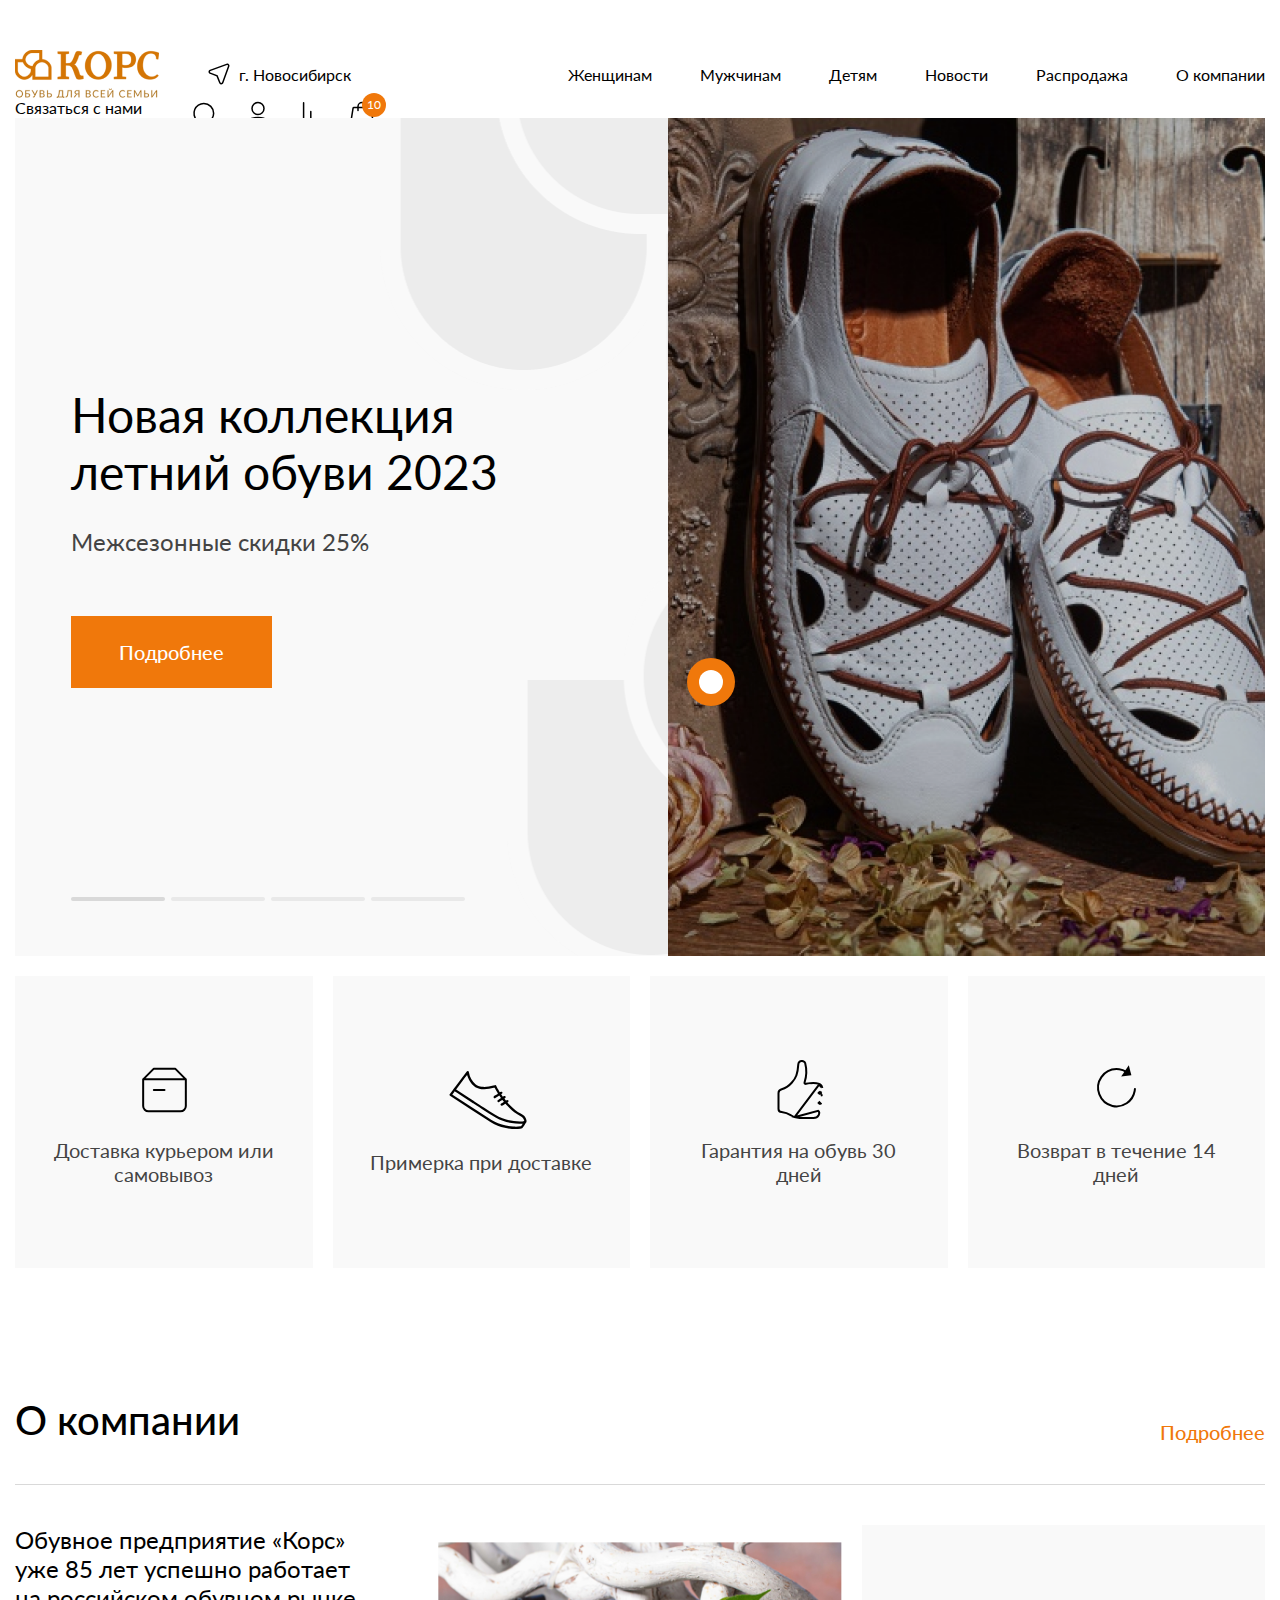
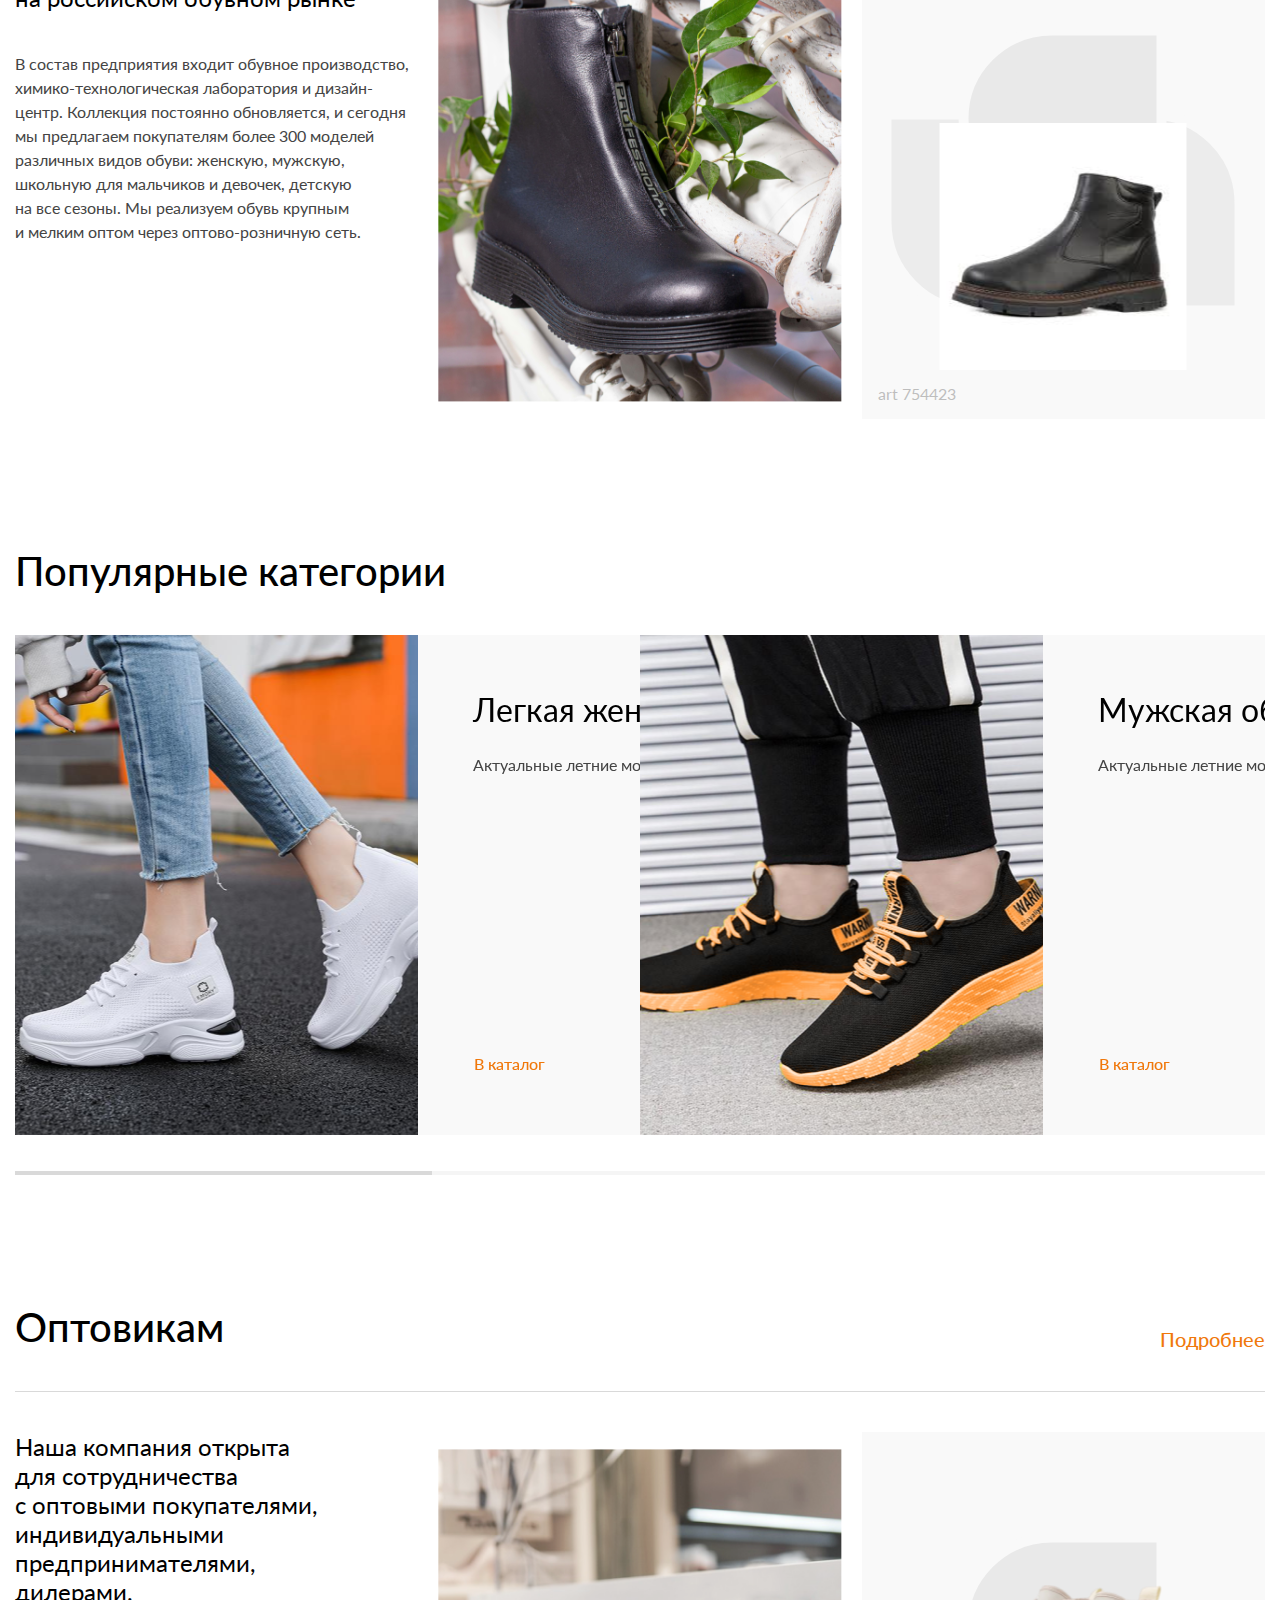
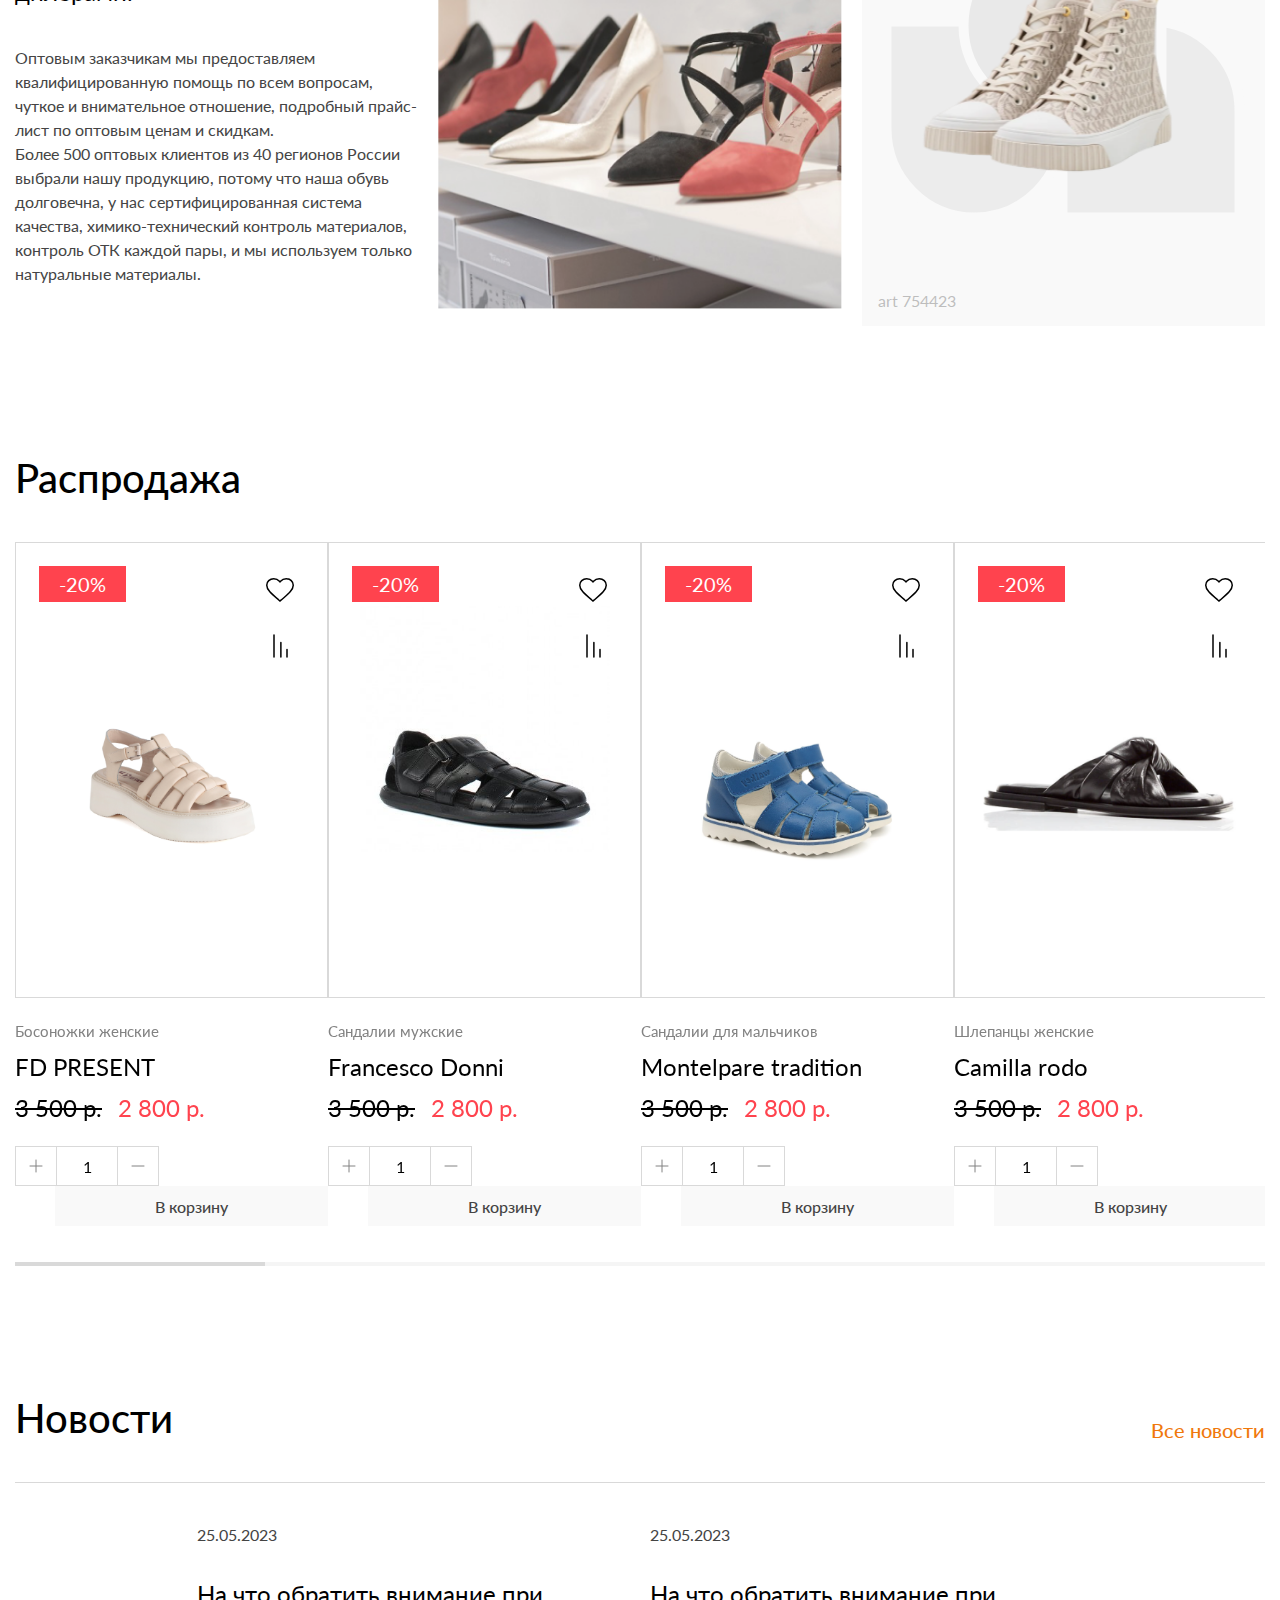
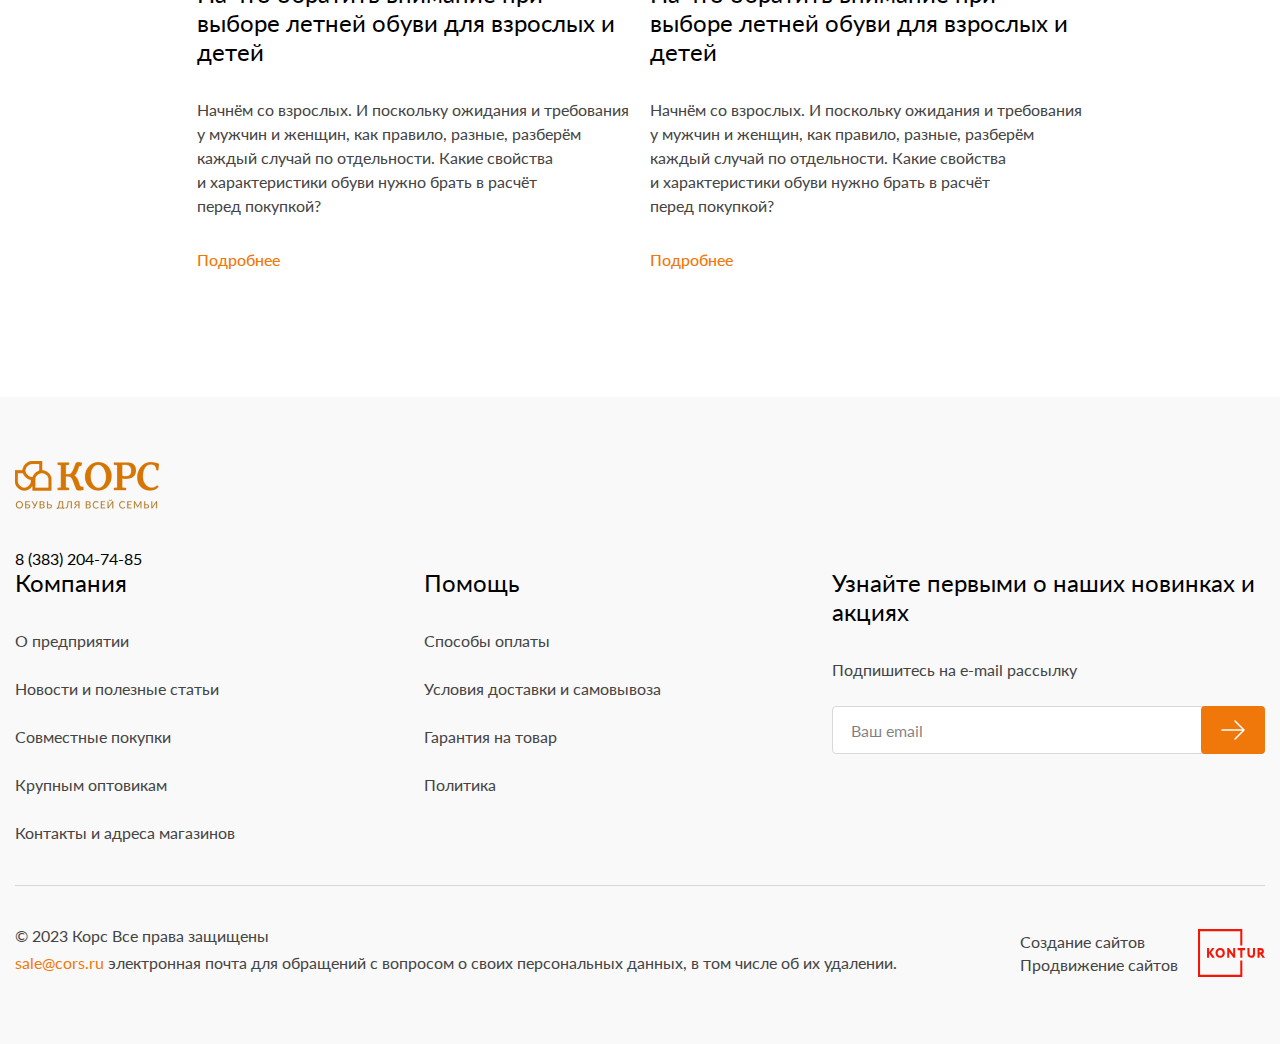
==== commit 77ad8a2d: "finish pages" ====
--- a/index.html
+++ b/index.html
@@ -15,7 +15,10 @@
     <header class="header">
         <div class="container">
             <div class="header__box">
-                <div class="header__left">'
+                <button class="header__burgir">
+                    <span></span><span></span><span></span>
+                </button>
+                <div class="header__left">
                     <a href="#" class="header__logo">
                         <img src="img/logo.png" alt="">
                     </a>
@@ -27,6 +30,12 @@
                     </div>
                 </div>
                 <div class="header__navbar">
+                    <div class="header__map">
+                        <svg xmlns="http://www.w3.org/2000/svg" width="24" height="24" viewBox="0 0 24 24" fill="none">
+                            <path d="M2.52773 8.87967C2.35185 9.12691 2.25506 9.42165 2.25009 9.72501H2.25008C2.24512 10.0291 2.33269 10.3275 2.50119 10.5806C2.66961 10.8336 2.91092 11.0295 3.19315 11.1423C3.19325 11.1424 3.19335 11.1424 3.19346 11.1425C3.1935 11.1425 3.19354 11.1425 3.19358 11.1425L10.0955 13.9037L12.8568 20.8065C12.8568 20.8066 12.8568 20.8067 12.8569 20.8068C12.9682 21.0853 13.1604 21.3239 13.4087 21.4921C13.6571 21.6602 13.9501 21.7501 14.25 21.75C14.2501 21.75 14.2502 21.75 14.2503 21.75H14.262V21.7501L14.2738 21.7499C14.5776 21.7451 14.8728 21.6482 15.1203 21.4719C15.3678 21.2957 15.5559 21.0484 15.6598 20.7629L15.6598 20.7628L21.6593 4.26422C21.6594 4.26401 21.6595 4.2638 21.6595 4.26359C21.7576 3.9953 21.777 3.70459 21.7154 3.42566C21.6539 3.1465 21.5138 2.89075 21.3117 2.68853C21.1097 2.48632 20.854 2.34605 20.5749 2.28425C20.2961 2.22252 20.0055 2.24165 19.7372 2.3394C19.7369 2.33951 19.7366 2.33961 19.7363 2.33972L3.23717 8.3394L3.23657 8.33962C2.95107 8.44372 2.70389 8.63203 2.52773 8.87967Z" stroke="black" stroke-width="1.5"></path>
+                        </svg>
+                        г. Новосибирск
+                    </div>
                     <ul>
                         <li>
                             <a href="#">Женщинам</a>
@@ -47,6 +56,21 @@
                             <a href="#">О компании</a>
                         </li>
                     </ul>
+                    <button class="header__call">Связаться с нами</button>
+                    <a href="tel:8 (383) 204-74-85" class="header__phone">8 (383) 204-74-85</a>
+                    <div class="header__email">
+                        <h5>Узнайте первыми о наших новинках 
+                            и акциях</h5>
+                        <p>Подпишитесь на e-mail рассылку</p>
+                        <div class="footer__email">
+                            <input type="email" placeholder="Ваш email">
+                            <button class="btn">
+                                <svg xmlns="http://www.w3.org/2000/svg" width="32" height="32" viewBox="0 0 32 32" fill="none">
+                                    <path d="M17.47 25.5298C17.3295 25.3892 17.2506 25.1986 17.2506 24.9998C17.2506 24.8011 17.3295 24.6105 17.47 24.4698L25.1887 16.7498L4.99999 16.7498C4.80108 16.7498 4.61031 16.6708 4.46966 16.5302C4.32901 16.3895 4.24999 16.1988 4.24999 15.9998C4.24999 15.8009 4.32901 15.6102 4.46966 15.4695C4.61031 15.3289 4.80108 15.2498 4.99999 15.2498L25.1887 15.2498L17.47 7.52985C17.3375 7.38767 17.2654 7.19962 17.2688 7.00532C17.2722 6.81102 17.351 6.62564 17.4884 6.48822C17.6258 6.35081 17.8112 6.2721 18.0055 6.26867C18.1998 6.26524 18.3878 6.33737 18.53 6.46985L27.53 15.4698C27.6704 15.6105 27.7493 15.8011 27.7493 15.9998C27.7493 16.1986 27.6704 16.3892 27.53 16.5298L18.53 25.5298C18.3894 25.6703 18.1987 25.7492 18 25.7492C17.8012 25.7492 17.6106 25.6703 17.47 25.5298Z" fill="white"></path>
+                                </svg>
+                            </button>
+                        </div>
+                    </div>
                 </div>
                 <div class="header__right">
                     <button class="header__call">Связаться с нами</button>
@@ -123,8 +147,8 @@
                         </div>
                         <div class="banner__content">
                             <div class="wrap">
-                                <h1>Новая коллекция 
-                                    летний обуви 2023</h1>
+                                <h2>Новая коллекция 
+                                    летний обуви 2023</h2>
                                 <p>Межсезонные скидки 25%</p>
                                 <button class="main_btn">
                                     Подробнее
@@ -150,8 +174,8 @@
                         </div>
                         <div class="banner__content">
                             <div class="wrap">
-                                <h1>Новая коллекция 
-                                    летний обуви 2023</h1>
+                                <h2>Новая коллекция 
+                                    летний обуви 2023</h2>
                                 <p>Межсезонные скидки 25%</p>
                                 <button class="main_btn">
                                     Подробнее
@@ -177,8 +201,8 @@
                         </div>
                         <div class="banner__content">
                             <div class="wrap">
-                                <h1>Новая коллекция 
-                                    летний обуви 2023</h1>
+                                <h2>Новая коллекция 
+                                    летний обуви 2023</h2>
                                 <p>Межсезонные скидки 25%</p>
                                 <button class="main_btn">
                                     Подробнее
@@ -385,23 +409,23 @@
                                     <div class="price line">3 500 р.</div>
                                     <div class="red-price">2 800 р.</div>
                                 </div>
-                                <div class="box">
-                                    <div class="products__quantity">
-                                        <button class="plus">
-                                            <svg xmlns="http://www.w3.org/2000/svg" width="14" height="14" viewBox="0 0 14 14" fill="none">
-                                                <path d="M1 7H13M7 1V13" stroke="#828282" stroke-linecap="round" stroke-linejoin="round"/>
-                                            </svg>
-                                        </button>
-                                        <input type="text" value="1" readonly class="num">
-                                        <button class="minus">
-                                            <svg xmlns="http://www.w3.org/2000/svg" width="14" height="2" viewBox="0 0 14 2" fill="none">
-                                                <path d="M1 1L13 1" stroke="#828282" stroke-linecap="round" stroke-linejoin="round"/>
-                                            </svg>
-                                        </button>
-                                    </div>
-                                    <button class="btn2">В корзину</button>
-                                </div>
                             </a>
+                            <div class="box">
+                                <div class="products__quantity counter">
+                                    <button class="plus">
+                                        <svg xmlns="http://www.w3.org/2000/svg" width="14" height="14" viewBox="0 0 14 14" fill="none">
+                                            <path d="M1 7H13M7 1V13" stroke="#828282" stroke-linecap="round" stroke-linejoin="round"/>
+                                        </svg>
+                                    </button>
+                                    <input type="text" value="1" readonly class="num">
+                                    <button class="minus">
+                                        <svg xmlns="http://www.w3.org/2000/svg" width="14" height="2" viewBox="0 0 14 2" fill="none">
+                                            <path d="M1 1L13 1" stroke="#828282" stroke-linecap="round" stroke-linejoin="round"/>
+                                        </svg>
+                                    </button>
+                                </div>
+                                <button class="btn2">В корзину</button>
+                            </div>
                         </div>
                     </div>
                     <div class="products__wrap">
@@ -429,23 +453,23 @@
                                     <div class="price line">3 500 р.</div>
                                     <div class="red-price">2 800 р.</div>
                                 </div>
-                                <div class="box">
-                                    <div class="products__quantity">
-                                        <button class="plus">
-                                            <svg xmlns="http://www.w3.org/2000/svg" width="14" height="14" viewBox="0 0 14 14" fill="none">
-                                                <path d="M1 7H13M7 1V13" stroke="#828282" stroke-linecap="round" stroke-linejoin="round"/>
-                                            </svg>
-                                        </button>
-                                        <input type="text" value="1" readonly class="num">
-                                        <button class="minus">
-                                            <svg xmlns="http://www.w3.org/2000/svg" width="14" height="2" viewBox="0 0 14 2" fill="none">
-                                                <path d="M1 1L13 1" stroke="#828282" stroke-linecap="round" stroke-linejoin="round"/>
-                                            </svg>
-                                        </button>
-                                    </div>
-                                    <button class="btn2">В корзину</button>
-                                </div>
                             </a>
+                            <div class="box">
+                                <div class="products__quantity counter">
+                                    <button class="plus">
+                                        <svg xmlns="http://www.w3.org/2000/svg" width="14" height="14" viewBox="0 0 14 14" fill="none">
+                                            <path d="M1 7H13M7 1V13" stroke="#828282" stroke-linecap="round" stroke-linejoin="round"/>
+                                        </svg>
+                                    </button>
+                                    <input type="text" value="1" readonly class="num">
+                                    <button class="minus">
+                                        <svg xmlns="http://www.w3.org/2000/svg" width="14" height="2" viewBox="0 0 14 2" fill="none">
+                                            <path d="M1 1L13 1" stroke="#828282" stroke-linecap="round" stroke-linejoin="round"/>
+                                        </svg>
+                                    </button>
+                                </div>
+                                <button class="btn2">В корзину</button>
+                            </div>
                         </div>
                     </div>
                     <div class="products__wrap">
@@ -473,23 +497,23 @@
                                     <div class="price line">3 500 р.</div>
                                     <div class="red-price">2 800 р.</div>
                                 </div>
-                                <div class="box">
-                                    <div class="products__quantity">
-                                        <button class="plus">
-                                            <svg xmlns="http://www.w3.org/2000/svg" width="14" height="14" viewBox="0 0 14 14" fill="none">
-                                                <path d="M1 7H13M7 1V13" stroke="#828282" stroke-linecap="round" stroke-linejoin="round"/>
-                                            </svg>
-                                        </button>
-                                        <input type="text" value="1" readonly class="num">
-                                        <button class="minus">
-                                            <svg xmlns="http://www.w3.org/2000/svg" width="14" height="2" viewBox="0 0 14 2" fill="none">
-                                                <path d="M1 1L13 1" stroke="#828282" stroke-linecap="round" stroke-linejoin="round"/>
-                                            </svg>
-                                        </button>
-                                    </div>
-                                    <button class="btn2">В корзину</button>
-                                </div>
                             </a>
+                            <div class="box">
+                                <div class="products__quantity counter">
+                                    <button class="plus">
+                                        <svg xmlns="http://www.w3.org/2000/svg" width="14" height="14" viewBox="0 0 14 14" fill="none">
+                                            <path d="M1 7H13M7 1V13" stroke="#828282" stroke-linecap="round" stroke-linejoin="round"/>
+                                        </svg>
+                                    </button>
+                                    <input type="text" value="1" readonly class="num">
+                                    <button class="minus">
+                                        <svg xmlns="http://www.w3.org/2000/svg" width="14" height="2" viewBox="0 0 14 2" fill="none">
+                                            <path d="M1 1L13 1" stroke="#828282" stroke-linecap="round" stroke-linejoin="round"/>
+                                        </svg>
+                                    </button>
+                                </div>
+                                <button class="btn2">В корзину</button>
+                            </div>
                         </div>
                     </div>
                     <div class="products__wrap">
@@ -517,23 +541,23 @@
                                     <div class="price line">3 500 р.</div>
                                     <div class="red-price">2 800 р.</div>
                                 </div>
-                                <div class="box">
-                                    <div class="products__quantity">
-                                        <button class="plus">
-                                            <svg xmlns="http://www.w3.org/2000/svg" width="14" height="14" viewBox="0 0 14 14" fill="none">
-                                                <path d="M1 7H13M7 1V13" stroke="#828282" stroke-linecap="round" stroke-linejoin="round"/>
-                                            </svg>
-                                        </button>
-                                        <input type="text" value="1" readonly class="num">
-                                        <button class="minus">
-                                            <svg xmlns="http://www.w3.org/2000/svg" width="14" height="2" viewBox="0 0 14 2" fill="none">
-                                                <path d="M1 1L13 1" stroke="#828282" stroke-linecap="round" stroke-linejoin="round"/>
-                                            </svg>
-                                        </button>
-                                    </div>
-                                    <button class="btn2">В корзину</button>
-                                </div>
                             </a>
+                            <div class="box">
+                                <div class="products__quantity counter">
+                                    <button class="plus">
+                                        <svg xmlns="http://www.w3.org/2000/svg" width="14" height="14" viewBox="0 0 14 14" fill="none">
+                                            <path d="M1 7H13M7 1V13" stroke="#828282" stroke-linecap="round" stroke-linejoin="round"/>
+                                        </svg>
+                                    </button>
+                                    <input type="text" value="1" readonly class="num">
+                                    <button class="minus">
+                                        <svg xmlns="http://www.w3.org/2000/svg" width="14" height="2" viewBox="0 0 14 2" fill="none">
+                                            <path d="M1 1L13 1" stroke="#828282" stroke-linecap="round" stroke-linejoin="round"/>
+                                        </svg>
+                                    </button>
+                                </div>
+                                <button class="btn2">В корзину</button>
+                            </div>
                         </div>
                     </div>
                     <div class="products__wrap">
@@ -561,23 +585,23 @@
                                     <div class="price line">3 500 р.</div>
                                     <div class="red-price">2 800 р.</div>
                                 </div>
-                                <div class="box">
-                                    <div class="products__quantity">
-                                        <button class="plus">
-                                            <svg xmlns="http://www.w3.org/2000/svg" width="14" height="14" viewBox="0 0 14 14" fill="none">
-                                                <path d="M1 7H13M7 1V13" stroke="#828282" stroke-linecap="round" stroke-linejoin="round"/>
-                                            </svg>
-                                        </button>
-                                        <input type="text" value="1" readonly class="num">
-                                        <button class="minus">
-                                            <svg xmlns="http://www.w3.org/2000/svg" width="14" height="2" viewBox="0 0 14 2" fill="none">
-                                                <path d="M1 1L13 1" stroke="#828282" stroke-linecap="round" stroke-linejoin="round"/>
-                                            </svg>
-                                        </button>
-                                    </div>
-                                    <button class="btn2">В корзину</button>
-                                </div>
                             </a>
+                            <div class="box">
+                                <div class="products__quantity counter">
+                                    <button class="plus">
+                                        <svg xmlns="http://www.w3.org/2000/svg" width="14" height="14" viewBox="0 0 14 14" fill="none">
+                                            <path d="M1 7H13M7 1V13" stroke="#828282" stroke-linecap="round" stroke-linejoin="round"/>
+                                        </svg>
+                                    </button>
+                                    <input type="text" value="1" readonly class="num">
+                                    <button class="minus">
+                                        <svg xmlns="http://www.w3.org/2000/svg" width="14" height="2" viewBox="0 0 14 2" fill="none">
+                                            <path d="M1 1L13 1" stroke="#828282" stroke-linecap="round" stroke-linejoin="round"/>
+                                        </svg>
+                                    </button>
+                                </div>
+                                <button class="btn2">В корзину</button>
+                            </div>
                         </div>
                     </div>
                 </div>
@@ -700,21 +724,39 @@
             arrows: false,
             dots: true
         });
-        $('.pop_categories__slider').slick({
-            infinite: true,
-            slidesToShow: 2,
-            slidesToScroll: 1,
-            arrows: false,
-            dots: true
-        });
-        $('.products__slider').slick({
-            infinite: true,
-            slidesToShow: 4,
-            slidesToScroll: 1,
-            arrows: false,
-            dots: true
-        });
-        
+        if (window.innerWidth < 1024) {
+            $('.products__slider').slick({
+                arrows: false,
+                dots: true,
+                infinite: true,
+                speed: 300,
+                slidesToShow: 1,
+                variableWidth: true
+            });
+            $('.pop_categories__slider').slick({
+                arrows: false,
+                dots: true,
+                infinite: true,
+                speed: 300,
+                slidesToShow: 1,
+                variableWidth: true
+            });
+        } else {
+            $('.products__slider').slick({
+                infinite: true,
+                slidesToShow: 4,
+                slidesToScroll: 1,
+                arrows: false,
+                dots: true
+            });
+            $('.pop_categories__slider').slick({
+                infinite: true,
+                slidesToShow: 2,
+                slidesToScroll: 1,
+                arrows: false,
+                dots: true
+            });
+        }
     </script>
 </body>
 </html>--- a/css/style.css
+++ b/css/style.css
@@ -132,6 +132,12 @@
   font-style: normal;
   font-weight: 500;
   line-height: normal;
+  -webkit-transition: all 0.3s ease;
+  transition: all 0.3s ease;
+}
+
+.main_btn:hover {
+  background: var(--orange-brand, #ee913b);
 }
 
 .btn2 {
@@ -153,6 +159,13 @@
   line-height: normal;
   background: #F9F9F9;
   border: 0;
+  -webkit-transition: all 0.3s ease;
+  transition: all 0.3s ease;
+}
+
+.btn2:hover {
+  color: #fff;
+  background: var(--orange-brand, #F0780B);
 }
 
 .btn3 {
@@ -173,18 +186,52 @@
   font-style: normal;
   font-weight: 500;
   line-height: normal;
+  -webkit-transition: all 0.3s ease;
+  transition: all 0.3s ease;
+}
+
+.btn3:hover {
+  color: #fff;
+  background: var(--orange-brand, #ee913b);
+  border-color: #ee913b;
+}
+
+.btn4 {
+  display: -webkit-box;
+  display: -ms-flexbox;
+  display: flex;
+  -webkit-box-align: center;
+      -ms-flex-align: center;
+          align-items: center;
+  -webkit-box-pack: center;
+      -ms-flex-pack: center;
+          justify-content: center;
+  padding: 16px 40px;
+  border: 1px solid var(--orange-brand, #F0780B);
+  color: var(--orange-brand, #F0780B);
+  font-size: 14px;
+  font-style: normal;
+  font-weight: 500;
+  line-height: normal;
+}
+
+.btn4.mobile {
+  display: none;
 }
 
 .crumbs {
-  margin-bottom: 90px;
+  margin-bottom: 80px;
 }
 .crumbs ul {
   display: -webkit-box;
   display: -ms-flexbox;
   display: flex;
+  -ms-flex-wrap: wrap;
+      flex-wrap: wrap;
 }
 .crumbs li {
   margin-right: 24px;
+  margin-bottom: 10px;
   position: relative;
 }
 .crumbs li::after {
@@ -223,7 +270,6 @@
   position: absolute;
   top: 0;
   left: 0;
-  margin-top: -30px;
 }
 
 .header__box {
@@ -280,6 +326,13 @@
   margin-right: 8px;
 }
 
+.header__phone, .header__email {
+  display: none;
+}
+
+.header__navbar .header__map, .header__navbar .header__call {
+  display: none;
+}
 .header__navbar ul {
   display: -webkit-box;
   display: -ms-flexbox;
@@ -288,15 +341,20 @@
 .header__navbar li {
   margin-right: 48px;
 }
+.header__navbar li a {
+  color: var(--black, #000);
+  font-size: 16px;
+  font-style: normal;
+  font-weight: 400;
+  line-height: normal;
+  -webkit-transition: all 0.2s ease;
+  transition: all 0.2s ease;
+}
+.header__navbar li a:hover {
+  color: #F0780B;
+}
 .header__navbar li:last-child {
   margin-right: 0;
-}
-.header__navbar a {
-  color: var(--black, #000);
-  font-size: 16px;
-  font-style: normal;
-  font-weight: 400;
-  line-height: normal;
 }
 
 .header__right {
@@ -369,15 +427,27 @@
   border-radius: 50%;
 }
 
+.banner {
+  margin-top: -30px;
+}
+
 .banner__slider {
   margin-bottom: 0 !important;
 }
 .banner__slider .slick-dots {
+  display: -webkit-box;
+  display: -ms-flexbox;
+  display: flex;
+  -webkit-box-pack: start;
+      -ms-flex-pack: start;
+          justify-content: flex-start;
   width: auto;
   bottom: 55px;
   left: 56px;
 }
 .banner__slider .slick-dots li {
+  margin: 0;
+  margin-right: 6px;
   width: 94px;
   height: 4px;
   border-radius: 16px;
@@ -742,7 +812,7 @@
   right: 56px;
 }
 
-.products {
+.products .container {
   padding-bottom: 128px;
 }
 .products h2 {
@@ -1196,6 +1266,7 @@
   z-index: -1;
 }
 .catalog__check label {
+  display: block;
   padding: 10px 20px;
   border: 1px solid var(--light-gray-2, #D9D9D9);
   background: #FFF;
@@ -1374,6 +1445,44 @@
 
 .images_nav {
   width: 240px;
+  position: relative;
+}
+.images_nav .slick-prev, .images_nav .slick-next {
+  width: 100%;
+  height: 40px;
+  left: 0;
+  right: auto;
+  top: -44px;
+  bottom: auto;
+  -webkit-transform: translate(0);
+          transform: translate(0);
+}
+.images_nav .slick-prev::before, .images_nav .slick-next::before {
+  display: none;
+}
+.images_nav .slick-next {
+  top: auto;
+  bottom: -44px;
+}
+.images_nav .slick-prev::after, .images_nav .slick-next::after {
+  content: "";
+  width: 16px;
+  height: 16px;
+  border-radius: 1px;
+  border: 2px solid #000000;
+  position: absolute;
+  top: 50%;
+  left: 50%;
+  -webkit-transform: translate(-50%, -50%) rotate(45deg);
+          transform: translate(-50%, -50%) rotate(45deg);
+}
+.images_nav .slick-prev::after {
+  border-bottom: 0;
+  border-right: 0;
+}
+.images_nav .slick-next::after {
+  border-top: 0;
+  border-left: 0;
 }
 .images_nav .block {
   width: 240px;
@@ -1403,6 +1512,9 @@
   background: -webkit-gradient(linear, left bottom, left top, from(rgba(255, 255, 255, 0.3)), to(rgba(255, 255, 255, 0.3))), url(<path-to-image>), lightgray 50%/cover no-repeat;
   background: linear-gradient(0deg, rgba(255, 255, 255, 0.3) 0%, rgba(255, 255, 255, 0.3) 100%), url(<path-to-image>), lightgray 50%/cover no-repeat;
 }
+.images_nav .wrap.slick-current.slick-active .block::after {
+  opacity: 0 !important;
+}
 
 .images_main {
   width: 928px;
@@ -1469,6 +1581,71 @@
   margin-bottom: 40px;
 }
 
+.product__colors {
+  display: -webkit-box;
+  display: -ms-flexbox;
+  display: flex;
+  -ms-flex-wrap: nowrap;
+      flex-wrap: nowrap;
+  margin-bottom: 30px;
+}
+.product__colors .radio {
+  display: -webkit-box;
+  display: -ms-flexbox;
+  display: flex;
+  margin-right: 16px;
+  margin-bottom: 18px;
+}
+.product__colors .radio input {
+  width: 0;
+  height: 0;
+  position: relative;
+  z-index: -1;
+  opacity: 0;
+}
+.product__colors .radio label {
+  display: block;
+  width: 40px;
+  height: 40px;
+  border-radius: 50%;
+  border: 1px solid #000000;
+  background: transparent;
+  cursor: pointer;
+  overflow: hidden;
+  position: relative;
+}
+.product__colors .radio label::after {
+  content: "";
+  width: 100%;
+  height: 100%;
+  position: absolute;
+  top: 0;
+  left: 0;
+  border-radius: 50%;
+  background: rgba(0, 0, 0, 0.2) url(../img/check-light.svg) no-repeat center;
+  opacity: 0;
+  -webkit-transition: all 0.2s ease;
+  transition: all 0.2s ease;
+}
+.product__colors .radio input:checked + label::after {
+  opacity: 1;
+}
+.product__colors .colors1 label {
+  background: #0CBFC6;
+  border-color: #0CBFC6;
+}
+.product__colors .colors2 label {
+  background: #E1C6B2;
+  border-color: #E1C6B2;
+}
+.product__colors .colors3 label {
+  background: #fff;
+}
+.product__colors .colors4 label {
+  background: #828282;
+  border-color: #828282;
+}
+
 .product__bottom {
   margin-bottom: 128px;
 }
@@ -1496,6 +1673,9 @@
   border-color: #000;
 }
 
+.product__tabBlock {
+  display: none;
+}
 .product__tabBlock .wrap {
   max-width: 1188px;
   width: 100%;
@@ -1506,6 +1686,10 @@
   font-style: normal;
   font-weight: 400;
   line-height: 150%; /* 30px */
+}
+
+.product__tabBlock.active {
+  display: block;
 }
 
 .basket h2 {
@@ -1687,7 +1871,7 @@
   width: 100%;
 }
 .delivery_radio .radio input {
-  position: relative;
+  position: absolute;
   z-index: -1;
   opacity: 0;
 }
@@ -1705,6 +1889,23 @@
   height: 44px;
   border: 1px solid var(--light-gray-2, #D9D9D9);
   background: #FFF;
+  -webkit-transition: all 0.2s ease;
+  transition: all 0.2s ease;
+}
+.delivery_radio .radio label svg {
+  -webkit-transition: all 0.2s ease;
+  transition: all 0.2s ease;
+  width: 0;
+  overflow: hidden;
+}
+.delivery_radio .radio input:checked + label {
+  background: var(--orange-brand, #F0780B);
+  border-color: #F0780B;
+  color: #fff;
+}
+.delivery_radio .radio input:checked + label svg {
+  width: 20px;
+  margin-right: 8px;
 }
 
 .delivery_select select {
@@ -1729,7 +1930,7 @@
   margin-right: 40px;
 }
 .payment_radio .radio input {
-  position: relative;
+  position: absolute;
   z-index: -1;
   opacity: 0;
 }
@@ -1747,11 +1948,34 @@
   line-height: normal;
 }
 .payment_radio .border {
+  display: -webkit-box;
+  display: -ms-flexbox;
+  display: flex;
+  -webkit-box-align: center;
+      -ms-flex-align: center;
+          align-items: center;
+  -webkit-box-pack: center;
+      -ms-flex-pack: center;
+          justify-content: center;
   width: 20px;
   height: 20px;
   border: 1px solid #828282;
   border-radius: 50%;
   margin-right: 10px;
+}
+.payment_radio .border span {
+  display: block;
+  width: 12px;
+  height: 12px;
+  border-radius: 50%;
+  background: #F0780B;
+  opacity: 0;
+}
+.payment_radio input:checked + label .border {
+  border-color: #F0780B;
+}
+.payment_radio input:checked + label .border span {
+  opacity: 1;
 }
 
 .basket__aside {
@@ -1821,6 +2045,80 @@
   margin-right: 170px;
 }
 
+.companyPage__date {
+  position: relative;
+}
+.companyPage__date .date {
+  width: 59%;
+  display: -webkit-box;
+  display: -ms-flexbox;
+  display: flex;
+  -webkit-box-align: center;
+      -ms-flex-align: center;
+          align-items: center;
+  -webkit-box-pack: end;
+      -ms-flex-pack: end;
+          justify-content: flex-end;
+  color: var(--light-gray-2, #D9D9D9);
+  font-size: 32px;
+  font-style: normal;
+  font-weight: 400;
+  line-height: normal;
+  margin-bottom: 130px;
+  position: relative;
+  z-index: 2;
+}
+.companyPage__date .date .border {
+  display: -webkit-box;
+  display: -ms-flexbox;
+  display: flex;
+  -webkit-box-align: center;
+      -ms-flex-align: center;
+          align-items: center;
+  -webkit-box-pack: center;
+      -ms-flex-pack: center;
+          justify-content: center;
+  width: 46px;
+  height: 46px;
+  margin: 0 16px;
+  border: 1px solid transparent;
+  border-radius: 50%;
+}
+.companyPage__date .date .border span {
+  width: 30px;
+  height: 30px;
+  background: #D9D9D9;
+  border-radius: 50%;
+}
+.companyPage__date .date.active {
+  color: #F0780B;
+}
+.companyPage__date .date.active .border {
+  border: 1px solid #F0780B;
+}
+.companyPage__date .date.active .border span {
+  background: #F0780B;
+}
+.companyPage__date .date:last-child {
+  margin-bottom: 0;
+}
+.companyPage__date .date:nth-child(2n) {
+  -webkit-box-pack: start;
+      -ms-flex-pack: start;
+          justify-content: flex-start;
+  margin-left: auto;
+}
+
+.companyPage__date::after {
+  content: "";
+  width: 1px;
+  height: calc(100% - 30px);
+  background: var(--light-gray-2, #D9D9D9);
+  position: absolute;
+  top: 10px;
+  left: 50%;
+}
+
 .companyPage__img {
   width: 100%;
   height: 494px;
@@ -1850,6 +2148,9 @@
 .companyPage__content p {
   margin-bottom: 24px;
 }
+.companyPage__content p:last-child {
+  margin-bottom: 0;
+}
 
 .companyPage__numbers {
   display: -webkit-box;
@@ -2027,6 +2328,11 @@
   font-style: normal;
   font-weight: 400;
   line-height: 150%; /* 24px */
+  -webkit-transition: all 0.2s ease;
+  transition: all 0.2s ease;
+}
+.footer__nav li a:hover {
+  color: #F0780B;
 }
 .footer__nav li:last-child {
   margin-bottom: 0;
@@ -2144,4 +2450,988 @@
 }
 .footer__kontur img {
   margin-left: 20px;
+}
+
+.header__burgir {
+  display: none;
+}
+
+.basket__aside.mobile {
+  display: none;
+}
+
+@media screen and (max-width: 1024px) {
+  .header {
+    position: fixed;
+    top: 0;
+    left: 0;
+    z-index: 999;
+    padding-top: 0;
+    background: #FFF;
+    -webkit-box-shadow: 0px 2px 2px 0px rgba(0, 0, 0, 0.05);
+            box-shadow: 0px 2px 2px 0px rgba(0, 0, 0, 0.05);
+  }
+  .header__burgir {
+    display: -webkit-box;
+    display: -ms-flexbox;
+    display: flex;
+    -webkit-box-orient: vertical;
+    -webkit-box-direction: normal;
+        -ms-flex-direction: column;
+            flex-direction: column;
+    -webkit-box-pack: center;
+        -ms-flex-pack: center;
+            justify-content: center;
+    -webkit-box-align: center;
+        -ms-flex-align: center;
+            align-items: center;
+    width: 24px;
+    height: 24px;
+    border: 0;
+    background: transparent;
+  }
+  .header__burgir span {
+    width: 100%;
+    min-height: 3px;
+    height: 3px;
+    background: #F0780B;
+    margin: 2px 0;
+    -webkit-transition: all 0.3s ease;
+    transition: all 0.3s ease;
+  }
+  .header__burgir.active span:nth-child(2) {
+    opacity: 0;
+  }
+  .header__burgir.active span:nth-child(1) {
+    -webkit-transform: translateY(7px);
+    transform: translateY(7px);
+  }
+  .header__burgir.active span:nth-child(3) {
+    -webkit-transform: translateY(-7px);
+    transform: translateY(-7px);
+  }
+  .header__burgir.rotate span:nth-child(1) {
+    -webkit-transform: translateY(7px) rotate(45deg);
+    transform: translateY(7px) rotate(45deg);
+  }
+  .header__burgir.rotate span:nth-child(3) {
+    -webkit-transform: translateY(-7px) rotate(-45deg);
+    transform: translateY(-7px) rotate(-45deg);
+  }
+  .header__box {
+    -webkit-box-pack: start;
+        -ms-flex-pack: start;
+            justify-content: flex-start;
+    padding: 15px 0;
+  }
+  .header__cart span {
+    width: 20px;
+    height: 20px;
+    font-size: 10px;
+  }
+  .header__right {
+    margin-left: auto;
+  }
+  .header__map {
+    display: none;
+  }
+  section {
+    display: none;
+  }
+  .header__navbar {
+    height: 0;
+    position: fixed;
+    top: 56px;
+    left: 0;
+    z-index: 99;
+    width: 100%;
+    background: #FFF;
+    padding: 0 16px;
+    overflow: hidden;
+    -webkit-transition: all 0.4s ease;
+    transition: all 0.4s ease;
+    overflow-y: auto;
+  }
+  .header__navbar .header__map {
+    display: -webkit-box;
+    display: -ms-flexbox;
+    display: flex;
+    margin-top: 40px;
+  }
+  .header__navbar .header__call {
+    display: block;
+    margin-bottom: 24px;
+  }
+  .header__navbar ul {
+    -webkit-box-orient: vertical;
+    -webkit-box-direction: normal;
+        -ms-flex-direction: column;
+            flex-direction: column;
+    padding-top: 70px;
+    padding-bottom: 64px;
+  }
+  .header__email {
+    display: block;
+  }
+  .header__email h5 {
+    max-width: 320px;
+    width: 100%;
+    margin-bottom: 16px;
+  }
+  .header__email p {
+    font-size: 14px;
+    margin-bottom: 16px;
+  }
+  .header__phone {
+    display: inline-block;
+    color: #000;
+    font-size: 18px;
+    font-style: normal;
+    font-weight: 400;
+    line-height: normal;
+    margin-bottom: 40px;
+  }
+  .header__navbar.open {
+    height: calc(100% - 56px);
+  }
+  .header__navbar li {
+    margin: 0;
+    margin-bottom: 32px;
+  }
+  .header__navbar li:last-child {
+    margin-bottom: 0;
+  }
+  .header__call {
+    display: none;
+  }
+  .header__logo {
+    width: 78px;
+    height: 26px;
+    margin: 0;
+    margin-left: 12px;
+  }
+  .header__item {
+    width: 20px;
+    height: 20px;
+    margin-right: 8px;
+  }
+  .header__item svg {
+    width: 20px;
+    height: 20px;
+  }
+  .footer {
+    padding: 40px 0;
+  }
+  .footer__logo {
+    width: 120px;
+    height: 40px;
+    margin-bottom: 16px;
+  }
+  .footer__phone {
+    font-size: 14px;
+  }
+  .footer__wrap {
+    margin-top: 40px;
+  }
+  .footer__nav h5 {
+    margin-bottom: 24px;
+  }
+  .footer__nav {
+    margin-bottom: 40px;
+  }
+  h5 {
+    font-size: 18px;
+  }
+  .footer__nav li {
+    margin-bottom: 16px;
+  }
+  .footer__nav li a {
+    font-size: 14px;
+  }
+  .footer__right h5 {
+    margin-bottom: 16px;
+  }
+  .footer__right p {
+    margin-bottom: 16px;
+  }
+  .footer__email input {
+    font-size: 14px;
+    padding: 16px;
+  }
+  .footer__copy p {
+    font-size: 14px;
+  }
+  .footer__copy {
+    margin-bottom: 18px;
+  }
+  .footer__kontur a {
+    font-size: 14px;
+  }
+  .footer__kontur img {
+    width: 60px;
+  }
+  .main {
+    padding-top: 72px;
+    padding-bottom: 80px;
+  }
+  .banner {
+    display: block;
+    margin-top: -16px;
+  }
+  .banner .container {
+    padding: 0;
+  }
+  .banner__block {
+    -webkit-box-orient: vertical;
+    -webkit-box-direction: normal;
+        -ms-flex-direction: column;
+            flex-direction: column;
+  }
+  .banner__content {
+    padding: 83px 83px 83px 16px;
+  }
+  h1 {
+    font-size: 28px;
+  }
+  .banner__content h2 {
+    font-size: 28px;
+    text-align: start;
+  }
+  .banner__content p {
+    font-size: 16px;
+    margin-bottom: 40px;
+  }
+  .main_btn {
+    padding: 16px 40px;
+    font-size: 16px;
+  }
+  .banner__img {
+    min-height: 340px;
+  }
+  .banner__img img {
+    width: 100%;
+    height: auto;
+  }
+  .banner__item {
+    width: 20px;
+    height: 20px;
+    bottom: 120px;
+    right: 130px;
+  }
+  .banner__item .btn svg {
+    width: 20px;
+    height: 20px;
+  }
+  .banner__item:hover .block {
+    width: 160px;
+    right: 24px;
+    bottom: 24px;
+    padding: 16px;
+    font-size: 16px;
+  }
+  .banner__item .block h5 {
+    font-size: 16px;
+  }
+  .banner__slider .slick-dots {
+    left: 16px;
+    bottom: 356px;
+    -webkit-box-pack: start;
+        -ms-flex-pack: start;
+            justify-content: flex-start;
+  }
+  .banner__slider .slick-dots li {
+    width: 37px;
+    height: 2px;
+  }
+  .services {
+    display: block;
+  }
+  .services .container {
+    padding: 0;
+    padding-top: 8px;
+    padding-bottom: 80px;
+  }
+  .services__box {
+    -ms-grid-columns: 1fr;
+    grid-template-columns: 1fr;
+    grid-gap: 8px;
+  }
+  .services__block {
+    min-height: 167px;
+  }
+  .services__block .icon {
+    width: 48px;
+    height: 48px;
+    margin-bottom: 12px;
+  }
+  .services__block .icon svg {
+    width: 48px;
+    height: 48px;
+  }
+  .services__block p {
+    max-width: 150px;
+    width: 100%;
+    font-size: 14px;
+  }
+  .company {
+    display: block;
+  }
+  h2 {
+    width: 100%;
+    font-size: 24px;
+    text-align: center;
+    margin-bottom: 40px;
+  }
+  .title_h2 {
+    padding-bottom: 0;
+    margin-bottom: 0;
+    border: 0;
+  }
+  .title_h2 .link {
+    display: -webkit-box;
+    display: -ms-flexbox;
+    display: flex;
+    -webkit-box-align: center;
+        -ms-flex-align: center;
+            align-items: center;
+    -webkit-box-pack: center;
+        -ms-flex-pack: center;
+            justify-content: center;
+    position: absolute;
+    bottom: 80px;
+    left: 16px;
+    right: 16px;
+    border: 1px solid var(--orange-brand, #F0780B);
+    padding: 16px 40px;
+    font-size: 14px;
+  }
+  .company__box {
+    -webkit-box-orient: vertical;
+    -webkit-box-direction: normal;
+        -ms-flex-direction: column;
+            flex-direction: column;
+  }
+  .company__left {
+    margin-bottom: 40px;
+  }
+  .company__left h5 {
+    margin-bottom: 24px;
+  }
+  .company__img {
+    margin: 0;
+    height: 340px;
+    margin-bottom: 16px;
+  }
+  .company__right {
+    margin: 0;
+    height: 340px;
+  }
+  .company__right .bg svg {
+    width: 300px;
+    height: auto;
+  }
+  .company__right img {
+    width: 50%;
+  }
+  .company__right span {
+    font-size: 14px;
+  }
+  .company .container {
+    padding-bottom: 160px;
+    position: relative;
+  }
+  .pop_categories {
+    display: block;
+  }
+  .pop_categories__slider {
+    width: calc(100% + 16px);
+  }
+  .pop_categories__wrap {
+    width: 242px;
+    margin-right: 16px;
+  }
+  .pop_categories__block {
+    width: 242px;
+    -webkit-box-orient: vertical;
+    -webkit-box-direction: normal;
+        -ms-flex-direction: column;
+            flex-direction: column;
+    margin-bottom: 24px;
+  }
+  .pop_categories__img {
+    width: 100%;
+    height: 252px;
+  }
+  .pop_categories__content {
+    width: 100%;
+    padding: 24px;
+    min-height: 252px;
+  }
+  .pop_categories__content .link {
+    left: 24px;
+    bottom: 24px;
+    right: 24px;
+    font-size: 14px;
+  }
+  h4 {
+    font-size: 18px;
+  }
+  .pop_categories__slider .slick-dots {
+    width: calc(100% - 16px);
+  }
+  .pop_categories__content h4 {
+    margin-bottom: 16px;
+  }
+  .pop_categories__content p {
+    font-size: 14px;
+  }
+  .pop_categories .container {
+    padding-bottom: 80px;
+  }
+  .pop_categories__img img {
+    width: 100%;
+    height: auto;
+  }
+  .products {
+    display: block;
+  }
+  .products__slider {
+    width: calc(100% + 16px);
+  }
+  .products__wrap {
+    width: 242px;
+    margin-right: 16px;
+  }
+  .products__block {
+    width: 242px;
+    padding-bottom: 24px;
+  }
+  .products__img {
+    min-height: 252px;
+  }
+  .products__discount {
+    top: 16px;
+    left: 16px;
+    padding: 7px 14px;
+    font-size: 14px;
+  }
+  .products__like {
+    top: 16px;
+    right: 16px;
+    width: 32px;
+    height: 32px;
+  }
+  .products__like svg {
+    width: 100%;
+    height: auto;
+  }
+  .products__comparison {
+    top: 56px;
+    right: 16px;
+    width: 32px;
+    height: 32px;
+  }
+  .products__comparison svg {
+    width: 100%;
+    height: auto;
+  }
+  .products__block span {
+    font-size: 12px;
+  }
+  .products__block .price {
+    font-size: 18px;
+    margin-right: 8px;
+    margin-bottom: 16px;
+  }
+  .products__block .red-price {
+    font-size: 18px;
+    margin-bottom: 16px;
+  }
+  .products__quantity {
+    max-width: 100%;
+    height: 32px;
+    margin-bottom: 8px;
+  }
+  .products__quantity .plus, .products__quantity .minus {
+    width: 32px;
+    height: 32px;
+  }
+  .products__quantity .num {
+    width: calc(100% - 64px);
+    font-size: 14px;
+  }
+  .products__block .btn2 {
+    max-width: 100%;
+  }
+  .products__slider .slick-dots {
+    width: calc(100% - 16px);
+  }
+  .products .container {
+    padding-bottom: 80px;
+  }
+  .news {
+    display: block;
+  }
+  .news .container {
+    position: relative;
+    padding-bottom: 84px;
+  }
+  .news .title_h2 .link {
+    bottom: 0;
+  }
+  .news__box {
+    -webkit-box-orient: vertical;
+    -webkit-box-direction: normal;
+        -ms-flex-direction: column;
+            flex-direction: column;
+  }
+  .news__block {
+    max-width: 100%;
+    margin: 0;
+    margin-bottom: 24px;
+  }
+  .news__block:last-child {
+    margin-bottom: 0;
+  }
+  .news__date {
+    font-size: 12px;
+    margin-bottom: 24px;
+  }
+  .news__block h5 {
+    margin-bottom: 24px;
+  }
+  .news__block p {
+    font-size: 14px;
+    margin-bottom: 24px;
+  }
+  .news__block .link {
+    font-size: 14px;
+  }
+  .crumbs {
+    margin-bottom: 57px;
+  }
+  .crumbs a {
+    font-size: 14px;
+  }
+  .crumbs p {
+    font-size: 14px;
+  }
+  .crumbs li::after {
+    font-size: 14px;
+  }
+  .catalog {
+    display: block;
+  }
+  .catalog .products__block {
+    width: auto;
+    padding-bottom: 0;
+  }
+  .catalog .products__img {
+    min-height: 163px;
+    margin-bottom: 16px;
+  }
+  .catalog .products__like {
+    width: 24px;
+    height: 24px;
+    top: 8px;
+    right: 8px;
+  }
+  .catalog .products__comparison {
+    width: 24px;
+    height: 24px;
+    top: 40px;
+    right: 8px;
+  }
+  .aside {
+    display: none;
+  }
+  .catalog__select p {
+    display: none;
+  }
+  .catalog__visibility, .catalog__checkeds {
+    display: none;
+  }
+  .catalog__select select {
+    font-size: 16px;
+  }
+  .catalog__grid {
+    -ms-grid-columns: 1fr 16px 1fr;
+    grid-template-columns: 1fr 1fr;
+    grid-gap: 16px;
+  }
+  .paginator {
+    -webkit-box-pack: center;
+        -ms-flex-pack: center;
+            justify-content: center;
+  }
+  .paginator ul a {
+    font-size: 16px;
+  }
+  .paginator ul li {
+    margin-right: 8px;
+  }
+  .paginator ul {
+    margin-right: 16px;
+  }
+  .paginator .next {
+    font-size: 14px;
+  }
+  .paginator .next svg {
+    margin-left: 0;
+  }
+  .product {
+    display: block;
+  }
+  .images_nav {
+    display: none;
+  }
+  .images_main {
+    width: 100%;
+    height: 386px;
+  }
+  .images_main .slick-prev, .images_main .slick-next {
+    width: 40px;
+    height: 100%;
+    background: rgba(0, 0, 0, 0.5);
+    z-index: 9;
+  }
+  .images_main .slick-prev::before, .images_main .slick-next::before {
+    display: none;
+  }
+  .images_main .slick-prev {
+    opacity: 0;
+    left: -16px;
+  }
+  .images_main .slick-next {
+    right: -16px;
+  }
+  .images_main .slick-prev::after, .images_main .slick-next::after {
+    content: "";
+    width: 15px;
+    height: 15px;
+    border: 1px solid #fff;
+    border-radius: 1px;
+    position: absolute;
+    top: 50%;
+    left: 50%;
+    -webkit-transform: translate(-50%, -50%) rotate(45deg);
+            transform: translate(-50%, -50%) rotate(45deg);
+  }
+  .images_main .slick-prev::after {
+    border-top: 0;
+    border-right: 0;
+    left: 55%;
+  }
+  .images_main .slick-next::after {
+    border-bottom: 0;
+    border-left: 0;
+    left: 45%;
+  }
+  .product__images {
+    margin-bottom: 32px;
+  }
+  .images_main .block {
+    width: 100%;
+    height: 386px;
+  }
+  .product__content h2 {
+    text-align: start;
+    margin-bottom: 16px;
+  }
+  .product__content .art {
+    font-size: 14px;
+    margin-bottom: 24px;
+  }
+  .product__price {
+    font-size: 24px;
+  }
+  .product__content h6 {
+    font-size: 14px;
+    margin-bottom: 16px;
+  }
+  .product__content .catalog__checkeds {
+    display: -webkit-box;
+    display: -ms-flexbox;
+    display: flex;
+    margin-bottom: 32px;
+  }
+  .catalog__checkeds {
+    -ms-flex-wrap: wrap;
+        flex-wrap: wrap;
+  }
+  .catalog__check {
+    margin-right: 8px;
+    margin-bottom: 8px;
+  }
+  .catalog__check label {
+    font-size: 16px;
+  }
+  .product__colors .radio {
+    margin-right: 8px;
+    margin-bottom: 8px;
+  }
+  .product__content .products__quantity {
+    max-width: 176px;
+    height: 48px;
+  }
+  .product__content .products__quantity .plus, .product__content .products__quantity .minus {
+    width: 48px;
+    height: 48px;
+  }
+  .product__content .products__quantity .num {
+    width: calc(100% - 96px);
+  }
+  .btn3 {
+    padding: 16px 40px;
+    font-size: 16px;
+  }
+  .product__box {
+    margin-bottom: 40px;
+  }
+  .product__tabBtn {
+    margin-bottom: 24px;
+  }
+  .product__tabBtn .btn {
+    font-size: 18px;
+    margin-right: 16px;
+  }
+  .product__tabBlock p {
+    font-size: 16px;
+  }
+  .product__bottom {
+    margin-bottom: 80px;
+  }
+  .product h2 {
+    text-align: start;
+  }
+  .basket {
+    display: block;
+  }
+  .basket h2 {
+    text-align: start;
+  }
+  .basket__box {
+    -webkit-box-orient: vertical;
+    -webkit-box-direction: normal;
+        -ms-flex-direction: column;
+            flex-direction: column;
+  }
+  .basket__product {
+    min-height: 168px;
+    padding: 8px 0;
+    padding-left: 136px;
+  }
+  .basket__product .products__quantity {
+    max-width: 120px;
+    margin-bottom: 16px;
+  }
+  .basket__img {
+    min-width: 128px;
+    width: 128px;
+    height: 152px;
+    position: absolute;
+    top: 8px;
+    left: 0;
+    margin: 0;
+  }
+  .basket__delete {
+    width: 16px;
+    height: 16px;
+    top: 8px;
+  }
+  .basket__delete svg {
+    width: 16px;
+    height: 16px;
+  }
+  .basket__title {
+    margin: 0;
+  }
+  .basket__price {
+    margin: 0;
+  }
+  .basket__product span {
+    font-size: 12px;
+    margin-bottom: 8px;
+  }
+  h6 {
+    font-size: 16px;
+  }
+  .basket__title h6 {
+    margin-bottom: 16px;
+  }
+  .basket__price span {
+    display: none;
+  }
+  .basket__price:last-child {
+    display: none;
+  }
+  .basket__clear {
+    font-size: 16px;
+    margin-bottom: 40px;
+  }
+  .basket__aside {
+    display: none;
+    width: calc(100% + 32px);
+    margin-left: -16px;
+    margin-bottom: 40px;
+  }
+  .basket__aside.mobile {
+    display: block;
+  }
+  .basket__aside .wrap {
+    padding: 40px 16px;
+  }
+  .basket__aside .wrap h5 {
+    margin-bottom: 8px;
+  }
+  .basket__aside li {
+    padding: 16px 0;
+    font-size: 16px;
+  }
+  .basket__aside ul {
+    margin-bottom: 24px;
+  }
+  .basket__aside .total {
+    margin-bottom: 24px;
+  }
+  .basket__aside .total h6 {
+    font-size: 18px;
+  }
+  .basket__bottom h5 {
+    margin-bottom: 24px;
+  }
+  .basket__form {
+    margin-bottom: 40px;
+  }
+  .delivery_radio .radio {
+    max-width: calc(50% - 8px);
+  }
+  .delivery_radio {
+    margin-bottom: 24px;
+  }
+  .basket__delivery {
+    margin-bottom: 40px;
+  }
+  .payment_radio {
+    -webkit-box-orient: vertical;
+    -webkit-box-direction: normal;
+        -ms-flex-direction: column;
+            flex-direction: column;
+  }
+  .payment_radio .radio {
+    margin: 0;
+    margin-bottom: 16px;
+  }
+  .payment_radio .radio:last-child {
+    margin-bottom: 0;
+  }
+  .payment_radio label {
+    font-size: 16px;
+  }
+  .companyPage {
+    display: block;
+  }
+  .companyPage .link {
+    display: none;
+  }
+  .companyPage__box {
+    -webkit-box-orient: vertical;
+    -webkit-box-direction: normal;
+        -ms-flex-direction: column;
+            flex-direction: column;
+  }
+  .companyPage__left {
+    margin: 0;
+    height: auto;
+  }
+  .companyPage__img {
+    display: none;
+  }
+  .companyPage__content h5 {
+    margin-bottom: 24px;
+  }
+  .companyPage__content p {
+    margin-bottom: 16px;
+  }
+  .companyPage__numbers {
+    margin-top: 16px;
+  }
+  .companyPage__numbers .number:nth-child(2) {
+    border-top: 1px solid #D9D9D9;
+    margin-top: 24px;
+  }
+  .companyPage__numbers .number {
+    padding-top: 16px;
+    margin-top: 24px;
+  }
+  .companyPage__numbers h3 {
+    font-size: 48px;
+  }
+  .companyPage__numbers span {
+    font-size: 18px;
+    margin-top: -24px;
+  }
+  .companyPage__box {
+    padding-bottom: 80px;
+  }
+  .advantage {
+    padding-bottom: 80px;
+  }
+  .companyPage__date {
+    max-width: 320px;
+    width: 100%;
+    margin: 0 auto;
+    margin-bottom: 60px;
+  }
+  .companyPage__date .date {
+    width: 60%;
+    font-size: 18px;
+    margin-bottom: 40px;
+  }
+  .companyPage__date .date .border {
+    width: 32px;
+    height: 32px;
+  }
+  .companyPage__date .date .border span {
+    width: 20px;
+    height: 20px;
+  }
+  .companyPage__images {
+    margin-top: 40px;
+  }
+  .companyPage__images.mobile {
+    display: none;
+  }
+  .companyPage__images .img {
+    height: 340px;
+    margin-bottom: 16px;
+  }
+  .companyPage__images .img img {
+    width: auto;
+    height: 100%;
+  }
+  .companyPage__images .img:last-child {
+    margin-bottom: 0;
+  }
+  .companyPage__slider {
+    width: calc(100% + 16px);
+  }
+  .companyPage__slider .wrap {
+    width: 242px;
+    margin-right: 16px;
+  }
+  .companyPage__slider .block {
+    width: 242px;
+    height: 302px;
+    margin-bottom: 24px;
+  }
+  .companyPage__slider .slick-dots {
+    width: calc(100% - 16px);
+  }
+  .btn4.mobile {
+    display: -webkit-box;
+    display: -ms-flexbox;
+    display: flex;
+    margin-top: 40px;
+  }
 }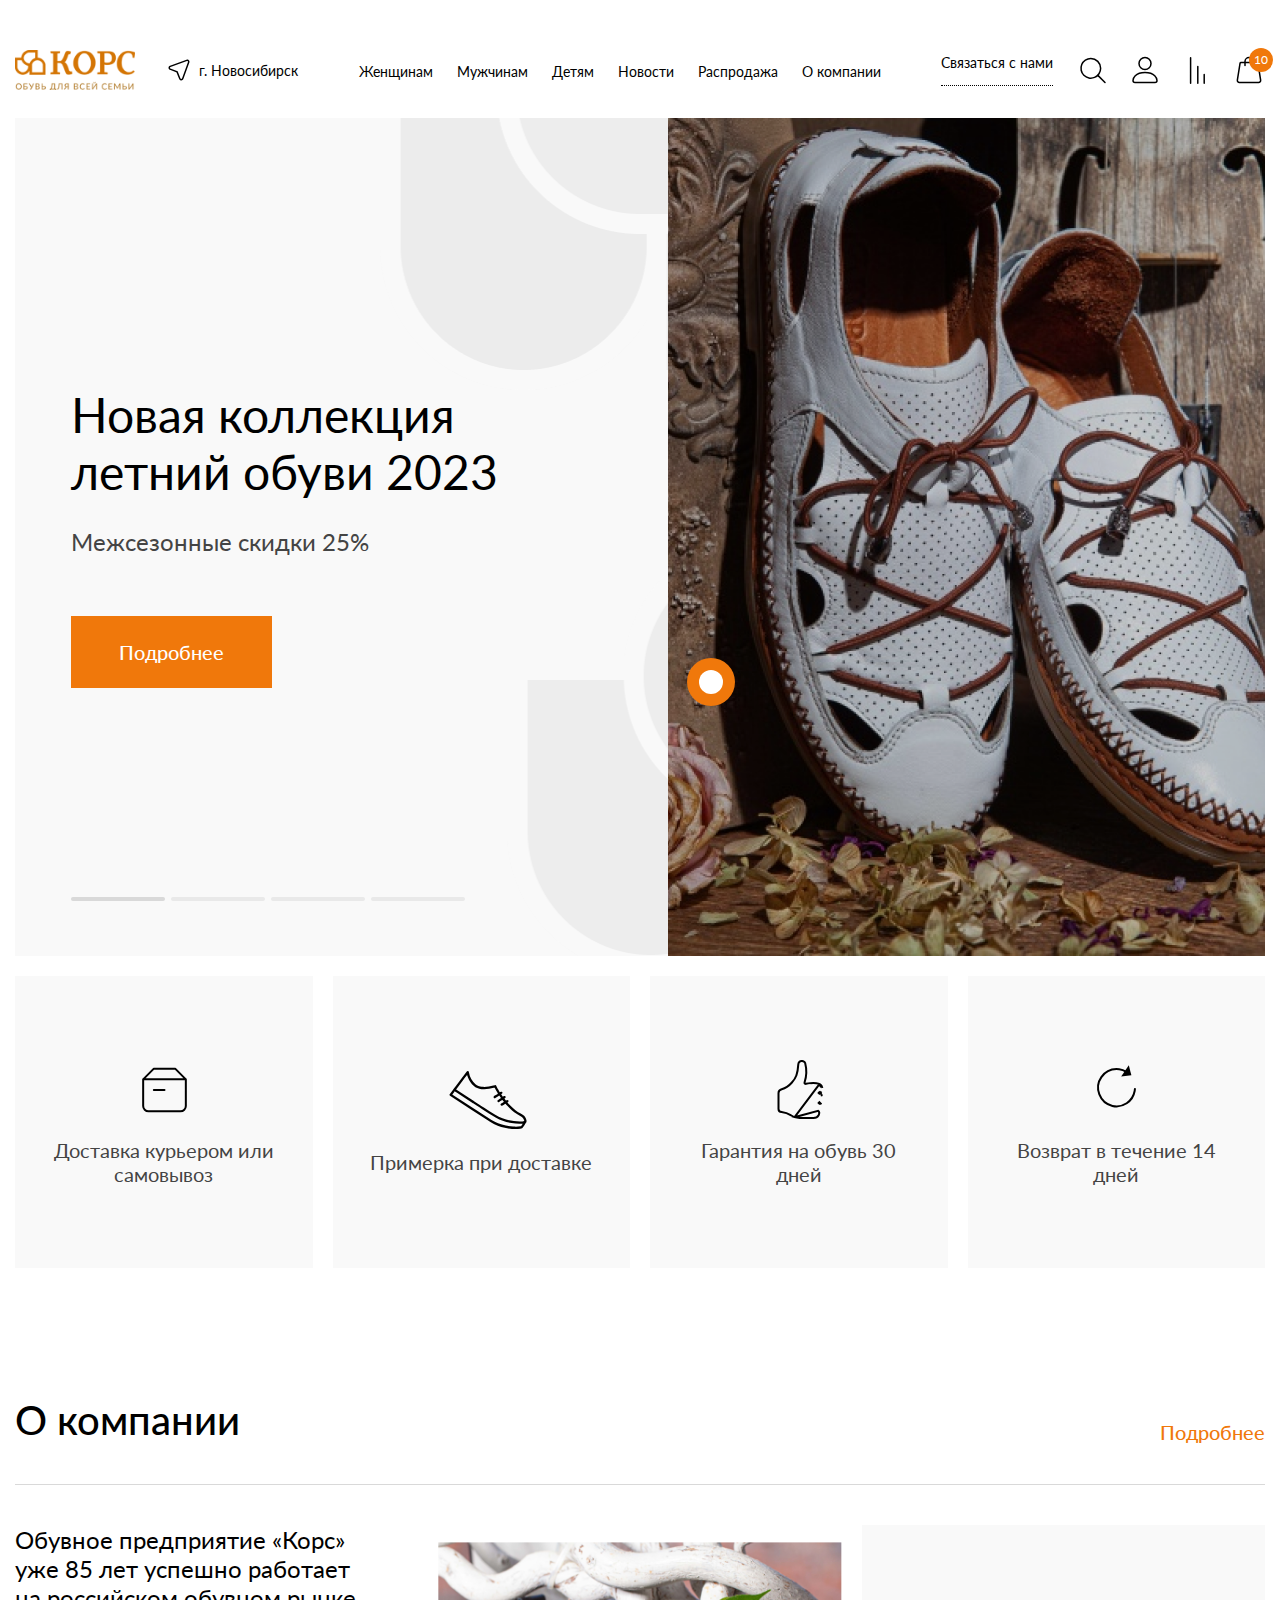
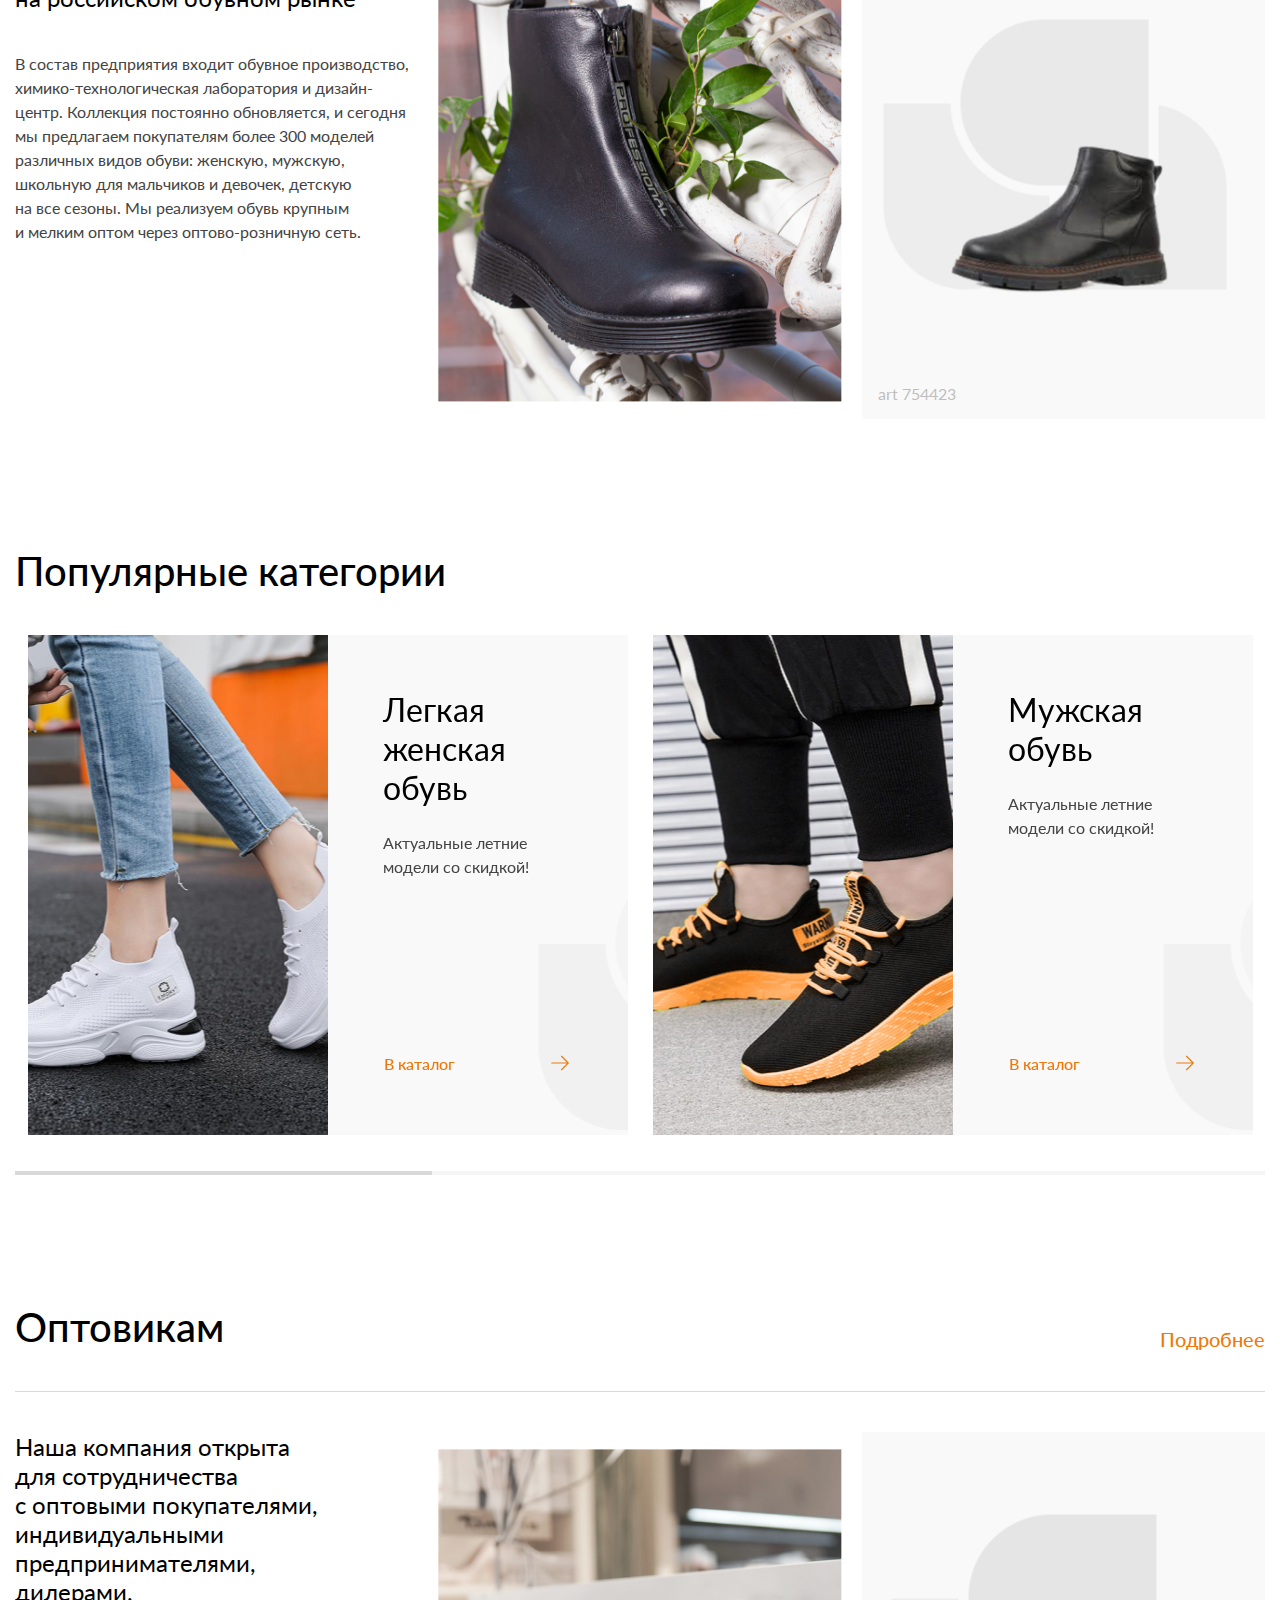
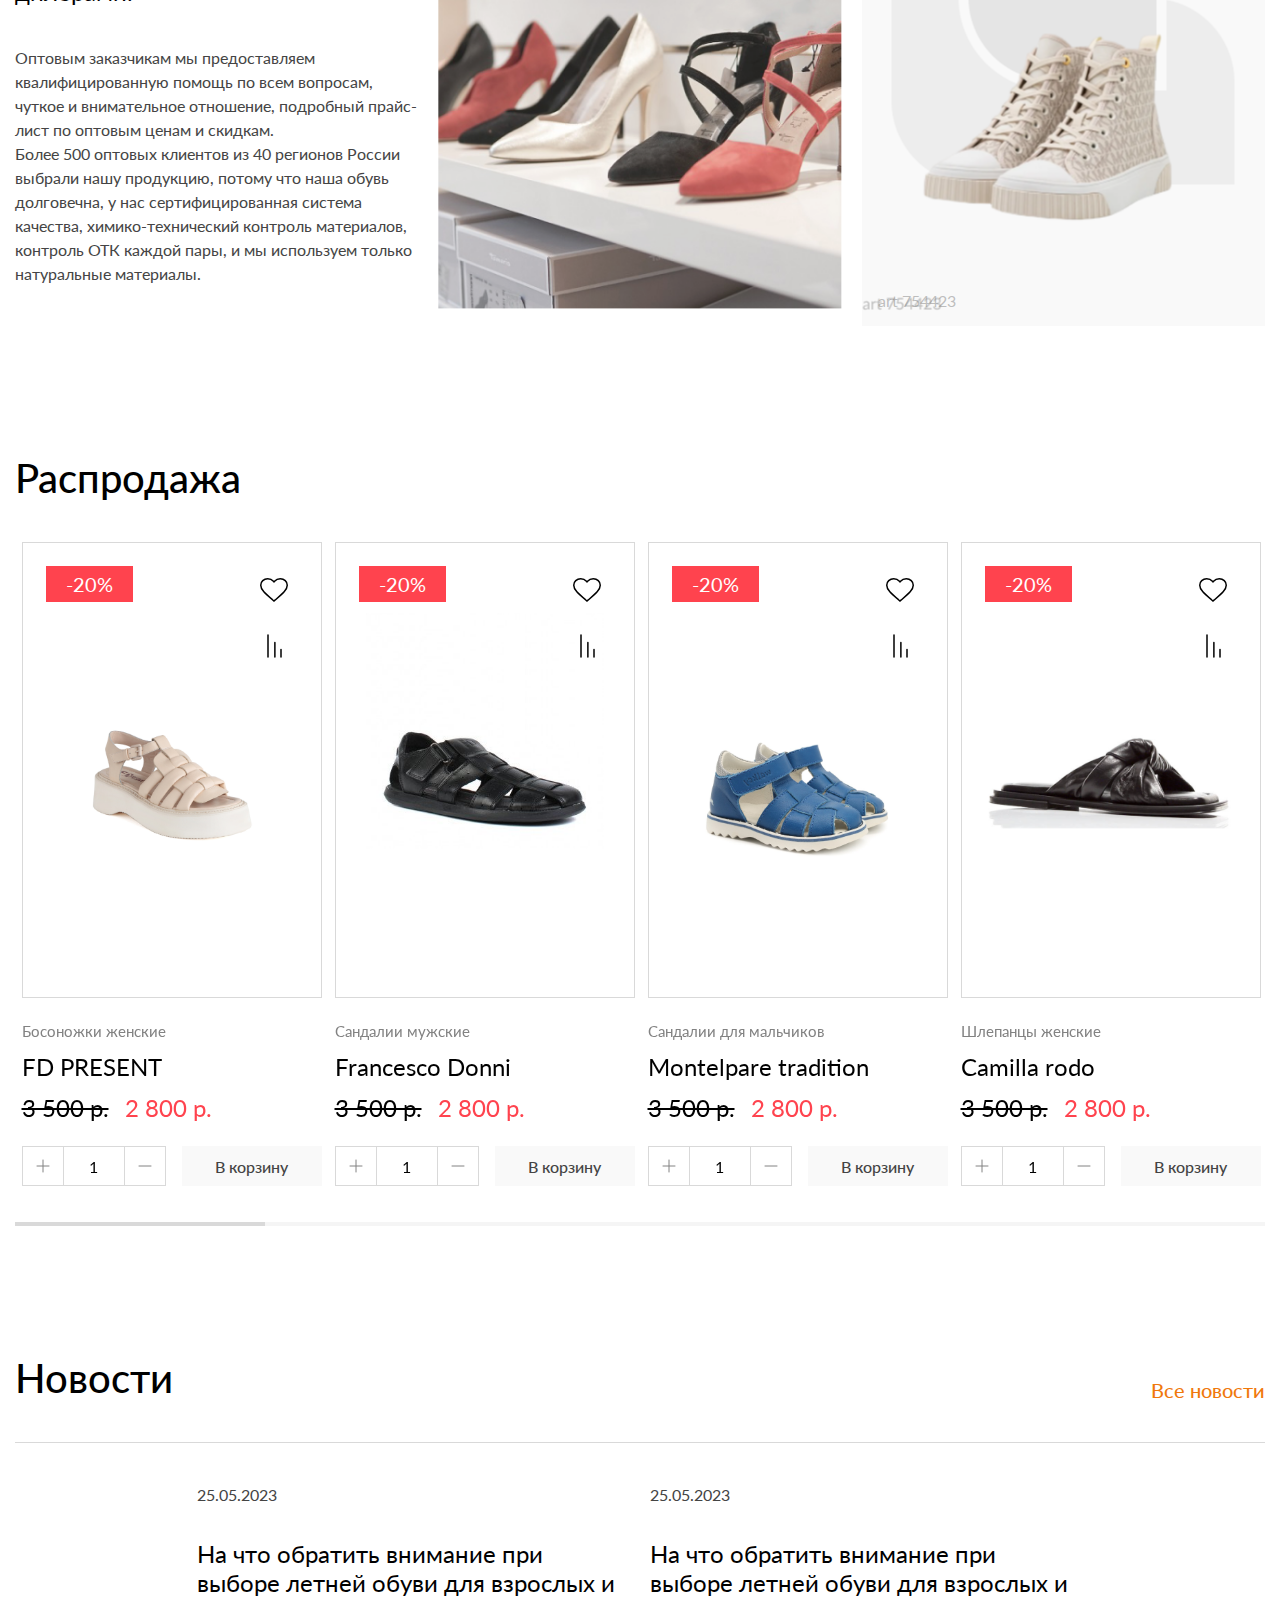
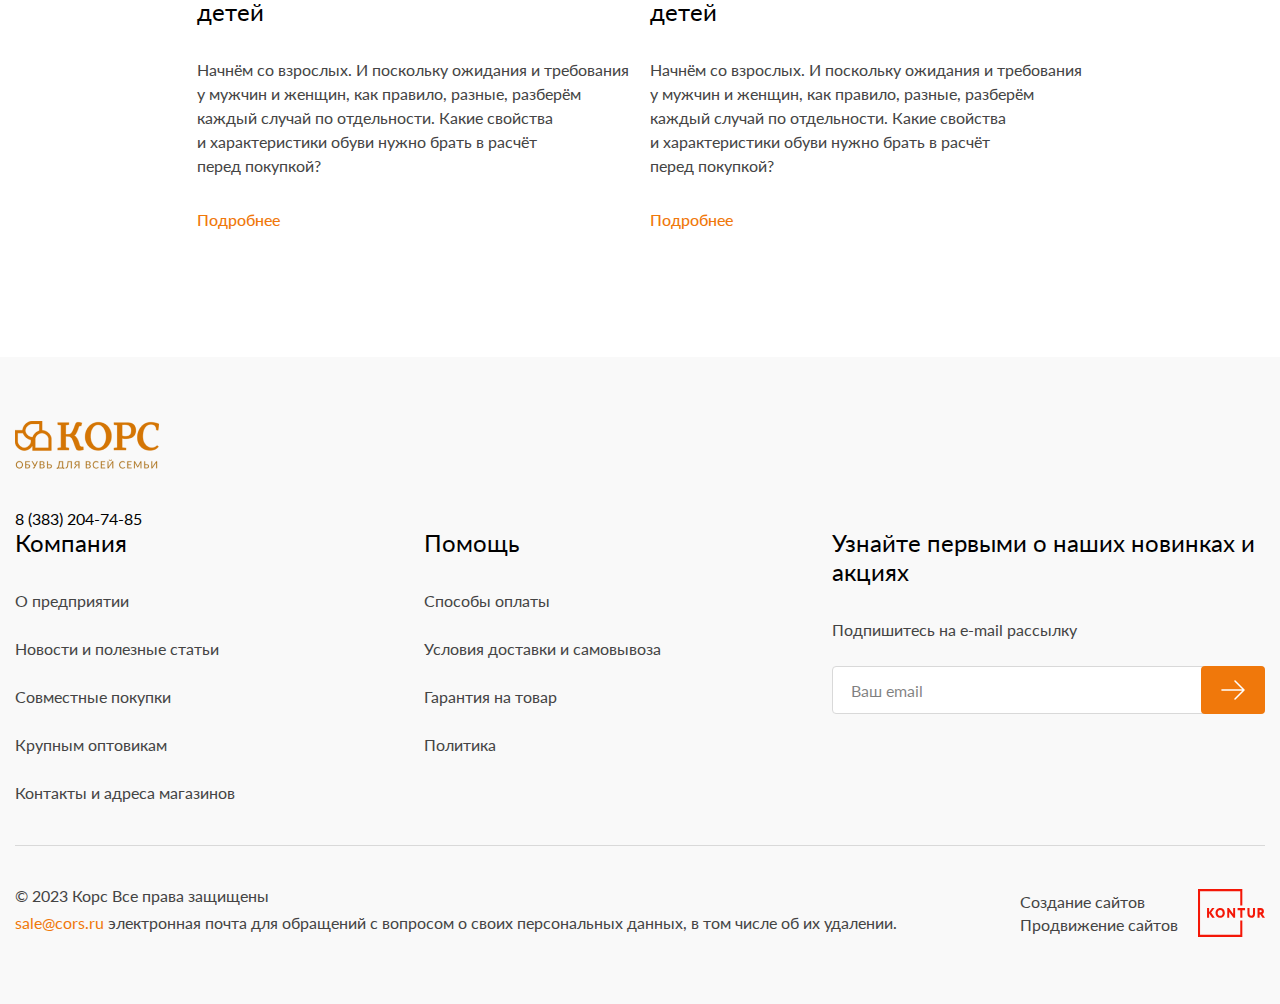
==== commit a9096845: "финиш правки" ====
--- a/index.html
+++ b/index.html
@@ -56,7 +56,7 @@
                             <a href="#">О компании</a>
                         </li>
                     </ul>
-                    <button class="header__call">Связаться с нами</button>
+                    <button class="header__call modal-open">Связаться с нами</button>
                     <a href="tel:8 (383) 204-74-85" class="header__phone">8 (383) 204-74-85</a>
                     <div class="header__email">
                         <h5>Узнайте первыми о наших новинках 
@@ -73,7 +73,7 @@
                     </div>
                 </div>
                 <div class="header__right">
-                    <button class="header__call">Связаться с нами</button>
+                    <button class="header__call modal-open">Связаться с нами</button>
                     <button class="header__item">
                         <svg xmlns="http://www.w3.org/2000/svg" width="32" height="33" viewBox="0 0 32 33" fill="none">
                             <path d="M13.8181 4.5C11.8763 4.5 9.97805 5.07582 8.36347 6.15465C6.74889 7.23348 5.49048 8.76686 4.74736 10.5609C4.00425 12.3549 3.80982 14.329 4.18866 16.2335C4.56749 18.1381 5.50258 19.8875 6.87567 21.2606C8.24876 22.6337 9.99818 23.5688 11.9027 23.9476C13.8072 24.3264 15.7813 24.132 17.5754 23.3889C19.3694 22.6458 20.9028 21.3874 21.9816 19.7728C23.0604 18.1582 23.6363 16.26 23.6363 14.3181C23.6361 11.7142 22.6016 9.21707 20.7604 7.37585C18.9192 5.53463 16.422 4.50017 13.8181 4.5Z" stroke="black" stroke-width="1.5" stroke-miterlimit="10"/>
@@ -101,6 +101,25 @@
             </div>
         </div>
     </header>
+    <!-- modal -->
+    <div class="modal">
+        <div class="modal__block">
+            <div class="modal__close">
+                <svg xmlns="http://www.w3.org/2000/svg" width="20" height="20" viewBox="0 0 20 20" fill="none">
+                    <path d="M1 1L19 19M19 1L1 19" stroke="black" stroke-width="1.2" stroke-linecap="round" stroke-linejoin="round"/>
+                </svg>
+            </div>
+            <h2>Связаться с нами</h2>
+            <div class="modal__input">
+                <input type="text" placeholder="Имя">
+            </div>
+            <div class="modal__input">
+                <input type="text" placeholder="+7 (888) 777-66-55" class="input_phone tel">
+            </div>
+            <textarea class="modal__textare" placeholder="Сообщение"></textarea>
+            <button class="main_btn">Отправить</button>
+        </div>
+    </div>
     <main class="main">
         <section class="banner">
             <div class="container">
@@ -277,13 +296,6 @@
                         <img src="img/company-img.png" alt="">
                     </div>
                     <div class="company__right">
-                        <div class="bg">
-                            <svg width="363" height="290" viewBox="0 0 363 290" fill="none" xmlns="http://www.w3.org/2000/svg">
-                                <path d="M5 89H181V196.026C181 245.165 141.601 285 93 285C44.3989 285 5 245.165 5 196.026V89Z" fill="black" fill-opacity="0.05" stroke="#F9F9F9" stroke-width="10"/>
-                                <path d="M358 285H181L181 177.974C181 128.835 220.623 89 269.5 89C318.377 89 358 128.835 358 177.974V285Z" fill="black" fill-opacity="0.05" stroke="#F9F9F9" stroke-width="10"/>
-                                <path d="M280 5V181H170.714C121.719 181 82 141.601 82 93C82 44.3989 121.719 5 170.714 5L280 5Z" fill="#E9E9E9" stroke="#F9F9F9" stroke-width="10"/>
-                            </svg>                                
-                        </div>
                         <img src="img/company-img2.png" alt="">
                         <span>art 754423</span>
                     </div>
@@ -367,13 +379,6 @@
                         <img src="img/company-img3.png" alt="">
                     </div>
                     <div class="company__right">
-                        <div class="bg">
-                            <svg width="363" height="290" viewBox="0 0 363 290" fill="none" xmlns="http://www.w3.org/2000/svg">
-                                <path d="M5 89H181V196.026C181 245.165 141.601 285 93 285C44.3989 285 5 245.165 5 196.026V89Z" fill="black" fill-opacity="0.05" stroke="#F9F9F9" stroke-width="10"/>
-                                <path d="M358 285H181L181 177.974C181 128.835 220.623 89 269.5 89C318.377 89 358 128.835 358 177.974V285Z" fill="black" fill-opacity="0.05" stroke="#F9F9F9" stroke-width="10"/>
-                                <path d="M280 5V181H170.714C121.719 181 82 141.601 82 93C82 44.3989 121.719 5 170.714 5L280 5Z" fill="#E9E9E9" stroke="#F9F9F9" stroke-width="10"/>
-                            </svg>                                
-                        </div>
                         <img src="img/company-img4.png" alt="">
                         <span>art 754423</span>
                     </div>
@@ -724,7 +729,7 @@
             arrows: false,
             dots: true
         });
-        if (window.innerWidth < 1024) {
+        if (window.innerWidth < 1111) {
             $('.products__slider').slick({
                 arrows: false,
                 dots: true,
--- a/css/style.css
+++ b/css/style.css
@@ -263,6 +263,127 @@
   line-height: normal;
 }
 
+.modal {
+  position: fixed;
+  top: 0;
+  left: 0;
+  z-index: 9999;
+  width: 100%;
+  height: 100%;
+  background: rgba(0, 0, 0, 0.4);
+  padding: 100px 16px;
+  display: none;
+  opacity: 0;
+  -webkit-transition: all 0.3s ease;
+  transition: all 0.3s ease;
+}
+
+.modal.active {
+  display: block;
+}
+
+.modal.open {
+  opacity: 1;
+}
+
+.modal__block {
+  max-width: 700px;
+  width: 100%;
+  background: #fff;
+  margin: 0 auto;
+  padding: 50px;
+  position: relative;
+}
+.modal__block h2 {
+  text-align: center;
+  margin-bottom: 40px;
+}
+
+.modal__close {
+  display: -webkit-box;
+  display: -ms-flexbox;
+  display: flex;
+  -webkit-box-align: center;
+      -ms-flex-align: center;
+          align-items: center;
+  -webkit-box-pack: center;
+      -ms-flex-pack: center;
+          justify-content: center;
+  position: absolute;
+  top: 24px;
+  right: 24px;
+  border: 0;
+  background: transparent;
+  cursor: pointer;
+}
+
+.modal__input {
+  margin-bottom: 24px;
+}
+.modal__input input {
+  width: 100%;
+  height: 48px;
+  padding: 0 16px;
+  border-radius: 4px;
+  border: 1px solid var(--light-gray-2, #D9D9D9);
+  color: #000;
+  font-size: 16px;
+  font-style: normal;
+  font-weight: 400;
+  line-height: 150%; /* 24px */
+}
+.modal__input input::-webkit-input-placeholder {
+  color: var(--light-gray-1, #828282);
+}
+.modal__input input::-moz-placeholder {
+  color: var(--light-gray-1, #828282);
+}
+.modal__input input:-ms-input-placeholder {
+  color: var(--light-gray-1, #828282);
+}
+.modal__input input::-ms-input-placeholder {
+  color: var(--light-gray-1, #828282);
+}
+.modal__input input::placeholder {
+  color: var(--light-gray-1, #828282);
+}
+
+.modal__textare {
+  width: 100%;
+  min-height: 160px;
+  max-height: 160px;
+  height: 160px;
+  padding: 24px 16px;
+  border-radius: 4px;
+  border: 1px solid var(--light-gray-2, #D9D9D9);
+  color: #000;
+  font-size: 16px;
+  font-style: normal;
+  font-weight: 400;
+  line-height: 150%; /* 24px */
+  margin-bottom: 24px;
+}
+
+.modal__textare::-webkit-input-placeholder {
+  color: var(--light-gray-1, #828282);
+}
+
+.modal__textare::-moz-placeholder {
+  color: var(--light-gray-1, #828282);
+}
+
+.modal__textare:-ms-input-placeholder {
+  color: var(--light-gray-1, #828282);
+}
+
+.modal__textare::-ms-input-placeholder {
+  color: var(--light-gray-1, #828282);
+}
+
+.modal__textare::placeholder {
+  color: var(--light-gray-1, #828282);
+}
+
 .header {
   width: 100%;
   padding-top: 30px;
@@ -270,6 +391,7 @@
   position: absolute;
   top: 0;
   left: 0;
+  z-index: 9999;
 }
 
 .header__box {
@@ -321,6 +443,11 @@
   -webkit-box-align: center;
       -ms-flex-align: center;
           align-items: center;
+  color: var(--black, #000);
+  font-size: 16px;
+  font-style: normal;
+  font-weight: 400;
+  line-height: normal;
 }
 .header__map svg {
   margin-right: 8px;
@@ -699,20 +826,12 @@
   background: #F9F9F9;
   margin-left: 20px;
 }
-.company__right .bg {
+.company__right img {
   position: absolute;
   top: 50%;
   left: 50%;
   -webkit-transform: translate(-50%, -50%);
           transform: translate(-50%, -50%);
-}
-.company__right img {
-  position: absolute;
-  bottom: 10%;
-  left: 50%;
-  z-index: 2;
-  -webkit-transform: translateX(-50%);
-          transform: translateX(-50%);
 }
 .company__right span {
   position: absolute;
@@ -1253,12 +1372,15 @@
   display: -webkit-box;
   display: -ms-flexbox;
   display: flex;
-  margin-bottom: 50px;
+  margin-bottom: 34px;
+  -ms-flex-wrap: wrap;
+      flex-wrap: wrap;
 }
 
 .catalog__check {
   position: relative;
   margin-right: 16px;
+  margin-bottom: 16px;
 }
 .catalog__check input {
   opacity: 0;
@@ -1700,6 +1822,8 @@
   display: -webkit-box;
   display: -ms-flexbox;
   display: flex;
+  -ms-flex-wrap: wrap;
+      flex-wrap: wrap;
   -webkit-box-pack: justify;
       -ms-flex-pack: justify;
           justify-content: space-between;
@@ -1891,6 +2015,7 @@
   background: #FFF;
   -webkit-transition: all 0.2s ease;
   transition: all 0.2s ease;
+  cursor: pointer;
 }
 .delivery_radio .radio label svg {
   -webkit-transition: all 0.2s ease;
@@ -1946,6 +2071,7 @@
   font-style: normal;
   font-weight: 400;
   line-height: normal;
+  cursor: pointer;
 }
 .payment_radio .border {
   display: -webkit-box;
@@ -2460,12 +2586,323 @@
   display: none;
 }
 
-@media screen and (max-width: 1024px) {
+.filter-open {
+  display: none;
+}
+
+.aside__close {
+  display: none;
+}
+
+@media screen and (max-width: 1780px) {
+  .catalog__content {
+    max-width: 1080px;
+  }
+  .pop_categories__block {
+    width: 800px;
+  }
+  .pop_categories__img {
+    width: 340px;
+  }
+  .pop_categories__content {
+    width: calc(100% - 340px);
+  }
+  .products__block {
+    max-width: 400px;
+  }
+  .products__block .btn2 {
+    max-width: 180px;
+  }
+  .basket__content {
+    max-width: 1000px;
+  }
+  .basket__title {
+    max-width: 300px;
+  }
+  .basket__price {
+    margin-right: 30px;
+  }
+  .companyPage__slider .block {
+    width: 350px;
+    height: 480px;
+  }
+  .product__images {
+    max-width: 1000px;
+  }
+  .product__content {
+    max-width: 500px;
+  }
+  .images_nav {
+    width: 220px;
+  }
+  .images_nav .block {
+    height: 280px;
+  }
+  .images_main {
+    width: 750px;
+    height: 900px;
+  }
+  .images_main .block {
+    width: 750px;
+    height: 900px;
+  }
+  .images_main .block img {
+    width: auto;
+    height: 100%;
+  }
+}
+@media screen and (max-width: 1650px) {
+  .pop_categories__block {
+    width: 700px;
+  }
+  .products__block {
+    max-width: 340px;
+  }
+  .basket__aside {
+    max-width: 500px;
+  }
+}
+@media screen and (max-width: 1550px) {
+  .basket__content {
+    max-width: 900px;
+  }
+  .basket__aside {
+    max-width: 450px;
+  }
+  .basket__title {
+    max-width: 280px;
+  }
+  .basket__price {
+    max-width: 180px;
+    margin-right: 24px;
+  }
+  .companyPage__box {
+    -webkit-box-pack: justify;
+        -ms-flex-pack: justify;
+            justify-content: space-between;
+  }
+  .companyPage__left {
+    max-width: 400px;
+    margin-right: 0;
+  }
+  .companyPage__content {
+    max-width: 800px;
+  }
+  .companyPage__images .img {
+    max-width: 390px;
+    height: 300px;
+  }
+  .companyPage__numbers .number {
+    max-width: 360px;
+  }
+  .product__content {
+    max-width: 700px;
+    margin-top: 80px;
+  }
+  .aside {
+    max-width: 300px;
+  }
+}
+@media screen and (max-width: 1450px) {
+  .pop_categories__block {
+    width: 600px;
+  }
+  .pop_categories__img {
+    width: 300px;
+  }
+  .pop_categories__content {
+    width: calc(100% - 300px);
+  }
+  .products__block {
+    max-width: 300px;
+  }
+  .products__block .btn2 {
+    max-width: 140px;
+  }
+  .header__logo {
+    width: 120px;
+    height: 40px;
+    margin-right: 32px;
+  }
+  .header__map {
+    font-size: 14px;
+  }
+  .header__navbar li {
+    margin-right: 24px;
+  }
+  .header__navbar li a {
+    font-size: 14px;
+  }
+  .header__call {
+    font-size: 14px;
+    margin-right: 24px;
+  }
+  .companyPage__slider .block {
+    width: 300px;
+    height: 400px;
+  }
+  .catalog__content {
+    max-width: 950px;
+  }
+}
+@media screen and (max-width: 1400px) {
+  .basket__aside {
+    max-width: 440px;
+  }
+  .basket__aside .wrap {
+    padding: 32px;
+  }
+}
+@media screen and (max-width: 1350px) {
+  .basket__content {
+    max-width: 735px;
+  }
+  .basket__title {
+    max-width: 360px;
+    margin-right: 0;
+  }
+  .basket__price {
+    max-width: 50%;
+    margin-right: 0;
+    margin-top: 24px;
+  }
+}
+@media screen and (max-width: 1300px) {
+  .catalog__content {
+    max-width: 880px;
+  }
+}
+@media screen and (max-width: 1250px) {
+  .pop_categories__block {
+    width: 550px;
+  }
+  .pop_categories__img {
+    width: 250px;
+  }
+  .pop_categories__content {
+    width: calc(100% - 250px);
+    padding: 24px;
+  }
+  .products__block {
+    max-width: 290px;
+  }
+  .companyPage__slider .block {
+    width: 260px;
+    height: 350px;
+  }
+  .companyPage__left {
+    max-width: 360px;
+  }
+  .companyPage__content {
+    max-width: 750px;
+  }
+  .companyPage__images .img {
+    max-width: 360px;
+  }
+  .aside {
+    max-width: 280px;
+  }
+  .catalog__content {
+    max-width: 820px;
+  }
+}
+@media screen and (max-width: 1210px) {
+  .products__block {
+    max-width: 260px;
+  }
+  .products__block .btn2 {
+    max-width: 140px;
+  }
+  .products__block .btn2 {
+    max-width: 100%;
+    margin-top: 24px;
+  }
+  .header__map {
+    display: none;
+  }
+  .basket__aside {
+    max-width: 330px;
+  }
+}
+@media screen and (max-width: 1150px) {
+  .pop_categories__block {
+    width: 500px;
+  }
+  .pop_categories__img {
+    width: 220px;
+  }
+  .pop_categories__content {
+    width: calc(100% - 220px);
+    padding: 24px;
+  }
+  .aside {
+    max-width: 250px;
+  }
+}
+@media screen and (max-width: 1111px) {
+  .aside {
+    max-width: 100%;
+  }
+  .modal__block {
+    padding: 40px 16px;
+  }
+  .modal__block h2 {
+    margin-bottom: 24px;
+  }
+  .modal__input, .modal__textare {
+    margin-bottom: 16px;
+  }
+  .product__content {
+    margin-top: 0;
+  }
+  .aside__close {
+    display: none;
+    position: fixed;
+    top: 0;
+    right: 0;
+    z-index: 99999;
+    width: 50%;
+    height: 56px;
+    background: #fff;
+    padding-right: 16px;
+  }
+  .filter-close {
+    display: -webkit-box;
+    display: -ms-flexbox;
+    display: flex;
+    -webkit-box-align: center;
+        -ms-flex-align: center;
+            align-items: center;
+    -webkit-box-pack: center;
+        -ms-flex-pack: center;
+            justify-content: center;
+    margin-left: auto;
+    border: 0;
+    background: transparent;
+  }
+  .aside__close.active {
+    display: -webkit-box;
+    display: -ms-flexbox;
+    display: flex;
+  }
+  .filter-open {
+    display: block;
+    margin-left: auto;
+    color: var(--dark-gray, #444);
+    font-size: 16px;
+    font-style: normal;
+    font-weight: 400;
+    line-height: normal;
+    border: 0;
+    background: transparent;
+  }
+  .container {
+    max-width: 700px;
+  }
   .header {
     position: fixed;
     top: 0;
     left: 0;
-    z-index: 999;
     padding-top: 0;
     background: #FFF;
     -webkit-box-shadow: 0px 2px 2px 0px rgba(0, 0, 0, 0.05);
@@ -2688,10 +3125,14 @@
             flex-direction: column;
   }
   .banner__content {
-    padding: 83px 83px 83px 16px;
+    padding: 83px 16px 83px 16px;
   }
   h1 {
     font-size: 28px;
+  }
+  .banner__content h1, .banner__content h2 {
+    max-width: 260px;
+    width: 100%;
   }
   .banner__content h2 {
     font-size: 28px;
@@ -2810,11 +3251,15 @@
     -webkit-box-direction: normal;
         -ms-flex-direction: column;
             flex-direction: column;
+    -webkit-box-align: center;
+        -ms-flex-align: center;
+            align-items: center;
   }
   .company__left {
     margin-bottom: 40px;
   }
   .company__left h5 {
+    font-weight: 600;
     margin-bottom: 24px;
   }
   .company__img {
@@ -2825,16 +3270,6 @@
   .company__right {
     margin: 0;
     height: 340px;
-  }
-  .company__right .bg svg {
-    width: 300px;
-    height: auto;
-  }
-  .company__right img {
-    width: 50%;
-  }
-  .company__right span {
-    font-size: 14px;
   }
   .company .container {
     padding-bottom: 160px;
@@ -3043,7 +3478,42 @@
     right: 8px;
   }
   .aside {
+    max-width: 100%;
+    position: fixed;
+    top: 56px;
+    left: 0;
+    z-index: 999;
+    width: 100%;
+    height: calc(100% - 56px);
+    overflow-y: auto;
+    background: #FFF;
+    padding: 40px 16px 16px 16px;
     display: none;
+    opacity: 0;
+    -webkit-transition: all 0.3s ease;
+    transition: all 0.3s ease;
+  }
+  .aside.active {
+    display: block;
+  }
+  .aside.open {
+    opacity: 1;
+  }
+  .aside__wrap {
+    margin-bottom: 30px;
+  }
+  .aside h5 {
+    margin-bottom: 30px;
+    font-size: 16px;
+  }
+  .aside__check {
+    margin-bottom: 12px;
+  }
+  .aside__colors {
+    margin-bottom: 12px;
+  }
+  .aside .main_btn {
+    margin-top: 80px;
   }
   .catalog__select p {
     display: none;
@@ -3087,7 +3557,7 @@
   }
   .images_main {
     width: 100%;
-    height: 386px;
+    height: 700px;
   }
   .images_main .slick-prev, .images_main .slick-next {
     width: 40px;
@@ -3109,7 +3579,7 @@
     content: "";
     width: 15px;
     height: 15px;
-    border: 1px solid #fff;
+    border: 2px solid #fff;
     border-radius: 1px;
     position: absolute;
     top: 50%;
@@ -3132,7 +3602,7 @@
   }
   .images_main .block {
     width: 100%;
-    height: 386px;
+    height: 700px;
   }
   .product__content h2 {
     text-align: start;
@@ -3271,9 +3741,12 @@
   }
   .basket__aside {
     display: none;
+    max-width: 100%;
+    margin-bottom: 40px;
+  }
+  .basket__aside .wrap {
     width: calc(100% + 32px);
     margin-left: -16px;
-    margin-bottom: 40px;
   }
   .basket__aside.mobile {
     display: block;
@@ -3341,7 +3814,8 @@
             flex-direction: column;
   }
   .companyPage__left {
-    margin: 0;
+    max-width: 100%;
+    margin: 0 auto;
     height: auto;
   }
   .companyPage__img {
@@ -3361,6 +3835,7 @@
     margin-top: 24px;
   }
   .companyPage__numbers .number {
+    max-width: 100%;
     padding-top: 16px;
     margin-top: 24px;
   }
@@ -3398,11 +3873,19 @@
   }
   .companyPage__images {
     margin-top: 40px;
+    -webkit-box-orient: vertical;
+    -webkit-box-direction: normal;
+        -ms-flex-direction: column;
+            flex-direction: column;
+    -webkit-box-align: center;
+        -ms-flex-align: center;
+            align-items: center;
   }
   .companyPage__images.mobile {
     display: none;
   }
   .companyPage__images .img {
+    max-width: 100%;
     height: 340px;
     margin-bottom: 16px;
   }
@@ -3434,4 +3917,26 @@
     display: flex;
     margin-top: 40px;
   }
+  .images_main .block img {
+    width: 100%;
+    height: auto;
+  }
+}
+@media screen and (max-width: 600px) {
+  .images_main {
+    height: 386px;
+  }
+  .images_main .block {
+    height: 386px;
+  }
+  .images_main .block img {
+    width: 100%;
+    height: auto;
+  }
+}
+@media screen and (max-width: 350px) {
+  .images_main .block img {
+    width: auto;
+    height: 100%;
+  }
 }